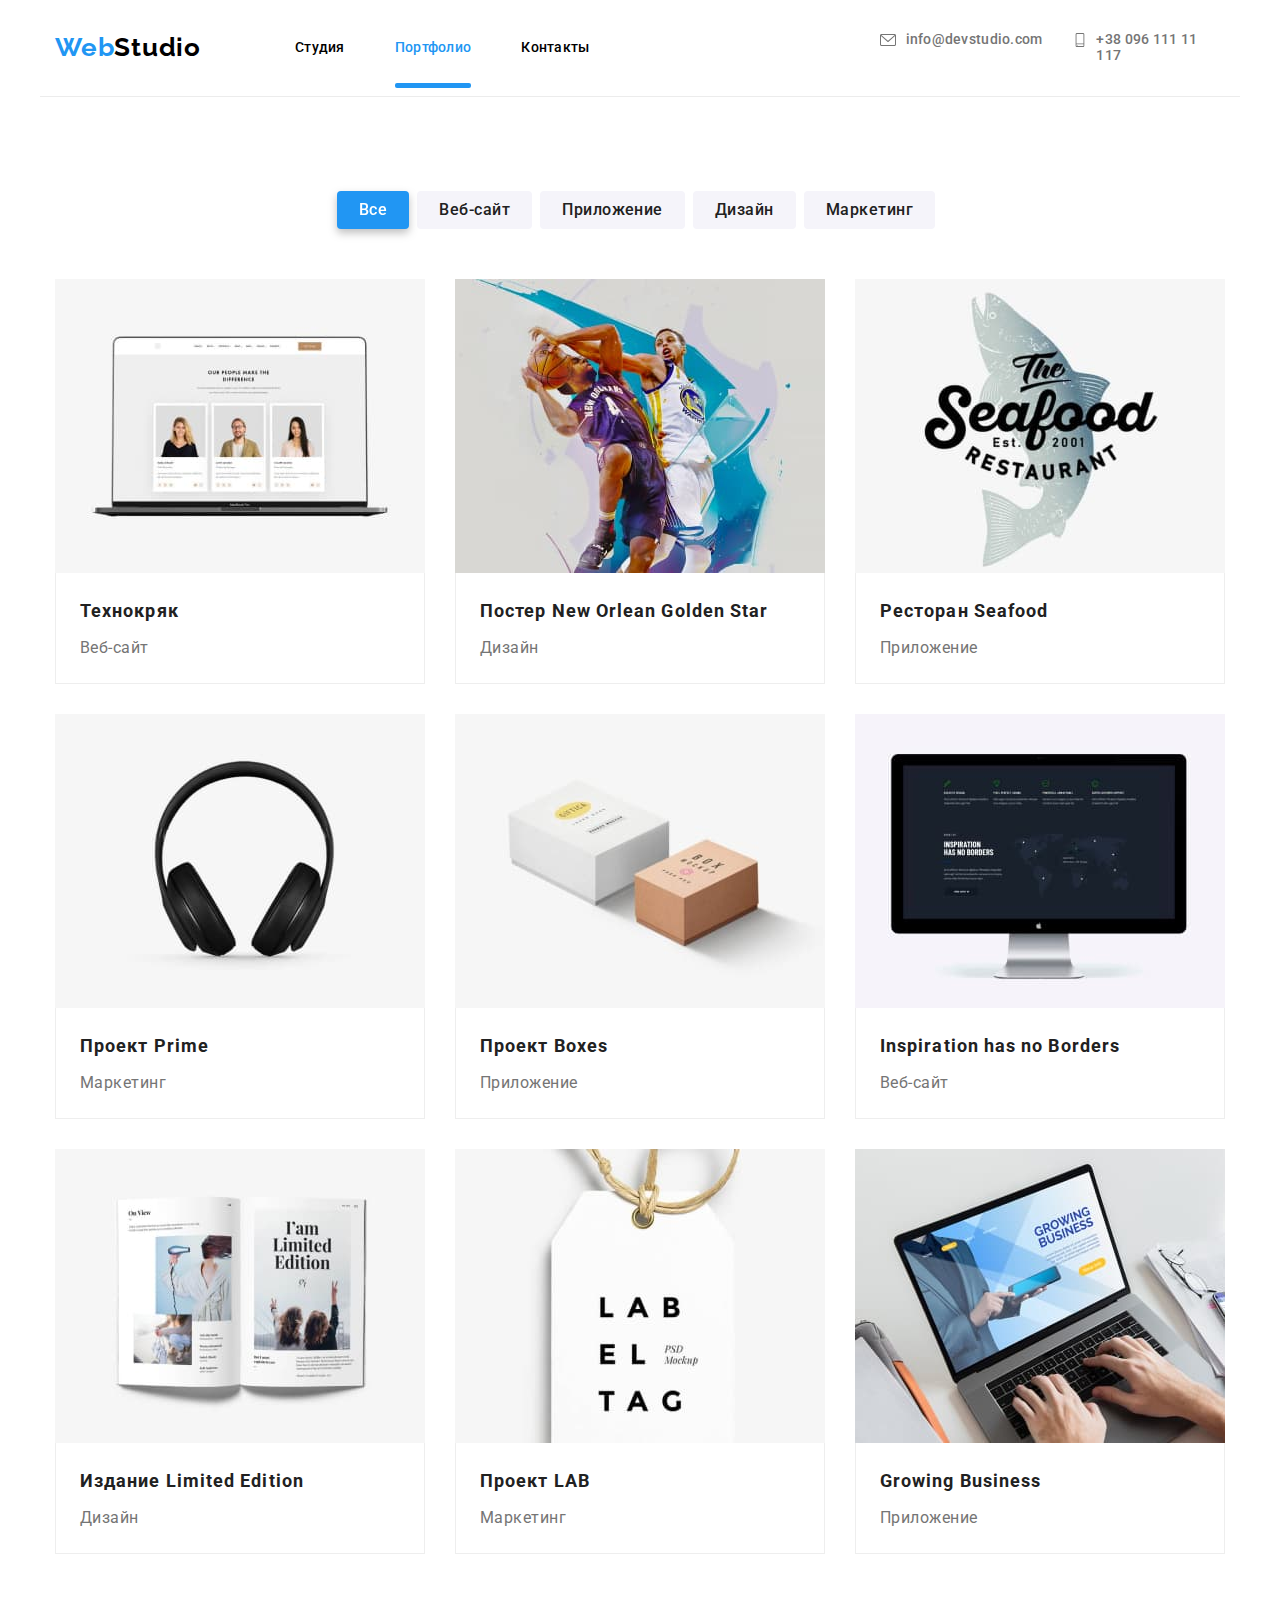
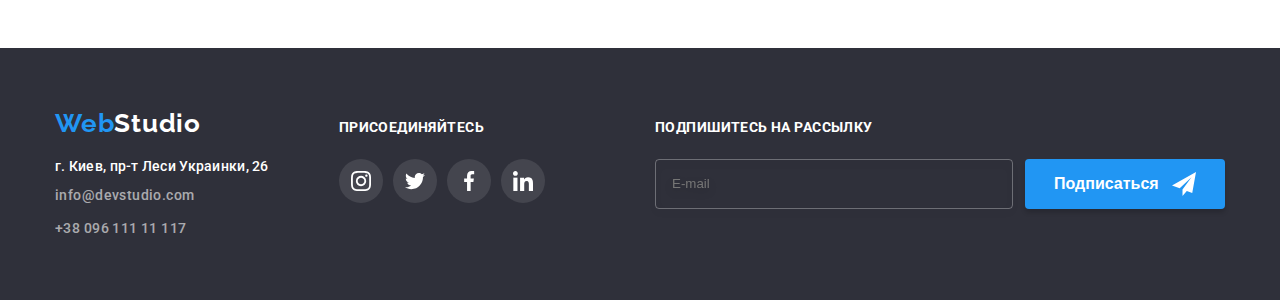
==== portfolio.html @ 2ecf6f29 "Start" ====
<!DOCTYPE html>
<html lang="ru">
  <head>
    <meta charset="UTF-8" />
    <meta name="viewport" content="width=device-width, initiale=1.0" />
    <title>Document</title>
    <link rel="stylesheet" href="./css/styles.css" />
    <link rel="preconnect" href="https://fonts.googleapis.com" />
    <link rel="preconnect" href="https://fonts.gstatic.com" crossorigin />
    <link
      href="https://fonts.googleapis.com/css2?family=Roboto:ital,wght@0,400;0,500;0,700;0,900;1,400;1,500;1,700;1,900&display=swap"
      rel="stylesheet"
    />
    <link rel="preconnect" href="https://fonts.googleapis.com" />
    <link rel="preconnect" href="https://fonts.gstatic.com" crossorigin />
    <link
      href="https://fonts.googleapis.com/css2?family=Raleway:ital,wght@0,700;1,700&family=Roboto:ital,wght@0,400;0,500;0,700;0,900;1,400;1,500;1,700;1,900&display=swap"
      rel="stylesheet"
    />
  </head>

  <body>
    <header>
      <div class="container header-box">
        <a class="logoh" href="./index.html">
          <span class="logos">Web</span>Studio
        </a>
        <nav class="navi">
          <ul class="navis">
            <li class="lik">
              <a href="./index.html" class="link">Студия</a>
            </li>
            <li class="lik">
              <a href="./portfolio.html" class="active-page">Портфолио</a>
            </li>
            <li class="lik"><a href="#contacts" class="link">Контакты</a></li>
          </ul>
        </nav>
        <ul class="mylo">
          <li>
            <a href="mailto:info@devstudio.com" class="linki"
              ><svg class="envelope">
                <use href="./images/symbol-defs+.svg#icon-envelope"></use></svg
              >info@devstudio.com</a
            >
          </li>
          <li class="phone-box">
            <a href="tel:+380961111111" class="linki">
              <svg class="phone">
                <use href="./images/symbol-defs+.svg#icon-smartphone"></use>
              </svg>
              +38 096 111 11 117</a
            >
          </li>
        </ul>
      </div>
    </header>
    <!-- Переваги -->
    <main class="section">
      <div class="container">
        <ul class="button-box">
          <li><button type="button" class="presi presi-active">Все</button></li>
          <li><button type="button" class="presi">Веб-сайт</button></li>
          <li><button type="button" class="presi">Приложение</button></li>
          <li><button type="button" class="presi">Дизайн</button></li>
          <li><button type="button" class="presi">Маркетинг</button></li>
        </ul>
        <div>
          <ul class="card-set">
            <li class="item">
              <a class="text-decor" href="">
                <div>
                  <img
                    src="./images/technokriack.jpg"
                    alt="Технокряк"
                    width="370"
                  />
                  <div class="overlay">
                    <p>
                      Технокряк это современная площадка распространения
                      коронавируса. Компании используют эту платформу для
                      цифрового шпионажа и атак на защищённые сервера
                      конкурентов.
                    </p>
                  </div>
                </div>
                <div class="frame">
                  <h2 class="name-project">Технокряк</h2>
                  <p class="prof-project">Веб-сайт</p>
                </div>
              </a>
            </li>

            <li class="item">
              <a class="text-decor" href="">
                <div>
                  <img src="./images/sportstars.jpg" alt="poster New Orlean" />
                  <div class="overlay">
                    <p>
                      Технокряк это современная площадка распространения
                      коронавируса. Компании используют эту платформу для
                      цифрового шпионажа и атак на защищённые сервера
                      конкурентов.
                    </p>
                  </div>
                </div>
                <div class="frame">
                  <h2 class="name-project">Постер New Orlean Golden Star</h2>
                  <p class="prof-project">Дизайн</p>
                </div>
              </a>
            </li>
            <li class="item">
              <a class="text-decor" href=""
                ><div>
                  <img src="./images/seafood.jpg" alt="Seafood" />
                  <div class="overlay">
                    <p>
                      Технокряк это современная площадка распространения
                      коронавируса. Компании используют эту платформу для
                      цифрового шпионажа и атак на защищённые сервера
                      конкурентов.
                    </p>
                  </div>
                </div>
                <div class="frame">
                  <h2 class="name-project">Ресторан Seafood</h2>
                  <p class="prof-project">Приложение</p>
                </div>
                <div class="overlay">
                  <p>
                    Технокряк это современная площадка распространения
                    коронавируса. Компании используют эту платформу для
                    цифрового шпионажа и атак на защищённые сервера конкурентов.
                  </p>
                </div>
              </a>
            </li>
            <li class="item">
              <a class="text-decor" href=""
                ><div>
                  <img src="./images/headphone.jpg" alt="headphone" />
                  <div class="overlay">
                    <p>
                      Технокряк это современная площадка распространения
                      коронавируса. Компании используют эту платформу для
                      цифрового шпионажа и атак на защищённые сервера
                      конкурентов.
                    </p>
                  </div>
                </div>
                <div class="frame">
                  <h2 class="name-project">Проект Prime</h2>
                  <p class="prof-project">Маркетинг</p>
                </div>
              </a>
            </li>
            <li class="item">
              <a class="text-decor" href=""
                ><div>
                  <img src="./images/boxes.jpg" alt="boxes" />
                  <div class="overlay">
                    <p>
                      Технокряк это современная площадка распространения
                      коронавируса. Компании используют эту платформу для
                      цифрового шпионажа и атак на защищённые сервера
                      конкурентов.
                    </p>
                  </div>
                </div>
                <div class="frame">
                  <h2 class="name-project">Проект Boxes</h2>
                  <p class="prof-project">Приложение</p>
                </div>
              </a>
            </li>
            <li class="item">
              <a class="text-decor" href=""
                ><div>
                  <img src="./images/monitor.jpg" alt="monitor" />
                  <div class="overlay">
                    <p>
                      Технокряк это современная площадка распространения
                      коронавируса. Компании используют эту платформу для
                      цифрового шпионажа и атак на защищённые сервера
                      конкурентов.
                    </p>
                  </div>
                </div>
                <div class="frame">
                  <h2 class="name-project">Inspiration has no Borders</h2>
                  <p class="prof-project">Веб-сайт</p>
                </div>
              </a>
            </li>
            <li class="item">
              <a class="text-decor" href=""
                ><div>
                  <img src="./images/megazine.jpg" alt="megazine" />
                  <div class="overlay">
                    <p>
                      Технокряк это современная площадка распространения
                      коронавируса. Компании используют эту платформу для
                      цифрового шпионажа и атак на защищённые сервера
                      конкурентов.
                    </p>
                  </div>
                </div>
                <div class="frame">
                  <h2 class="name-project">Издание Limited Edition</h2>
                  <p class="prof-project">Дизайн</p>
                </div>
              </a>
            </li>
            <li class="item">
              <a class="text-decor" href=""
                ><div>
                  <img src="./images/lab.jpg" alt="lab" />
                  <div class="overlay">
                    <p>
                      Технокряк это современная площадка распространения
                      коронавируса. Компании используют эту платформу для
                      цифрового шпионажа и атак на защищённые сервера
                      конкурентов.
                    </p>
                  </div>
                </div>
                <div class="frame">
                  <h2 class="name-project">Проект LAB</h2>
                  <p class="prof-project">Маркетинг</p>
                </div>
              </a>
            </li>

            <li class="item">
              <a class="text-decor" href=""
                ><div>
                  <img src="./images/laptop.jpg" alt="laptop" />
                  <div class="overlay">
                    <p>
                      Технокряк это современная площадка распространения
                      коронавируса. Компании используют эту платформу для
                      цифрового шпионажа и атак на защищённые сервера
                      конкурентов.
                    </p>
                  </div>
                </div>
                <div class="frame">
                  <h2 class="name-project">Growing Business</h2>
                  <p class="prof-project">Приложение</p>
                </div>
              </a>
            </li>
          </ul>
        </div>
      </div>
    </main>
    <!-- Підвал -->
    <footer class="color-foot">
      <div class="container box-foot">
        <div class="footer-content">
          <a class="logof" href="./index.html">
            <span class="logos">Web</span>Studio
          </a>

          <ul class="address-foot" id="contacts">
            <li>
              <a
                class="colori link"
                href="https://goo.gl/maps/RnuvEtVCAa1U8o1WA"
                target="_blank"
              >
                г. Киев, пр-т Леси Украинки, 26</a
              >
            </li>
            <li>
              <a href="mailto:info@devstudio.com" class="contact link"
                >info@devstudio.com</a
              >
            </li>
            <li>
              <a href="tel:+380961111111" class="contact link"
                >+38 096 111 11 117</a
              >
            </li>
          </ul>
        </div>
        <div class="media">
          <strong class="join">присоединяйтесь</strong>
          <ul class="media-link">
            <li>
              <div class="circles">
                <a class="circle" href="">
                  <svg class="insta">
                    <use href="./images/symbol-defs+.svg#icon-instagram"></use>
                  </svg>
                </a>
              </div>
            </li>
            <li>
              <div class="circles">
                <a class="circle" href="">
                  <svg class="twiter">
                    <use href="./images/symbol-defs+.svg#icon-twitter"></use>
                  </svg>
                </a>
              </div>
            </li>
            <li>
              <div class="circles">
                <a class="circle" href="">
                  <svg class="facebook">
                    <use href="./images/symbol-defs+.svg#icon-facebook"></use>
                  </svg>
                </a>
              </div>
            </li>
            <li>
              <div class="circles">
                <a class="circle" href="">
                  <svg class="linkedin">
                    <use href="./images/symbol-defs+.svg#icon-linkedin"></use>
                  </svg>
                </a>
              </div>
            </li>
          </ul>
        </div>
        <form class="form-fild-footer">
          <label class="input-name-footer" for="email"
            >Подпишитесь на рассылку</label
          >
          <div class="group">
            <input
              class="input-frame-footer"
              type="email"
              name="email"
              id="email"
              placeholder="E-mail"
            />
            <button type="submit" class="pres-footer pres">
              Подписаться
              <img
                class="icon-send"
                src="./images/SVG/icon_send.svg"
                alt="send"
              />
            </button>
          </div>
        </form>
      </div>
    </footer>
  </body>
</html>
---- css/styles.css ----
/* колір основного тексту     #000000;
   колір другорядного тексту  #212121;
   колір акцент голубий       #2196F3;

   колір фону основний        #FFFFFF;
   колір фону другорядний     #F5F4FA;
    */
:root {
  --primary-text-color: rgba(0, 0, 0, 0.8);
  --title-text-color: #000000;
  --no-title-text-color: #212121;
  --accent-color: #2196f3;
  --primary-white-color: #ffffff;
  --fone-color: #e5e5e5;
  --fone-color-cotrast: #757575;
  --no-primary-color: #f5f4fa;
  --contact-color: rgba(255, 255, 255, 0.6);
  --card-set-margin: 30px;
  --grey-boarder: #afb1b8;
}
body {
  margin: 0px;
  background-color: var(--primary-white-color);
  font-family: Roboto, sans-serif;
  color: var(--title-text-color);
  font-style: normal;
  font-weight: 500;
  line-height: 1.5;
}
.navis .link {
  display: block;
  padding-top: 32px;
  padding-bottom: 32px;
  color: var(--title-text-color);
  text-decoration: none;
  transition-duration: 250ms;
}

.lik {
  margin-right: 50px;
}
.lik:last-child {
  margin-right: 0;
}
.link {
  display: block;
  color: var(--title-text-color);
  text-decoration: none;
  transition-duration: 250ms;
}

.active-page {
  display: block;
  color: var(--accent-color);
  text-decoration: none;
  position: relative;
  transition-duration: 250ms;
  padding-top: 32px;
  padding-bottom: 32px;
}

.active-page:after {
  content: "";
  color: var(--accent-color);
  text-decoration: none;
  display: block;
  background-color: var(--accent-color);
  width: 100%;
  height: 5px;
  border-radius: 2px;
  position: absolute;
  left: 0;
  bottom: 0;
  padding-bottom: 0;
}

* {
  list-style: none;
  box-sizing: border-box;
}
h1,
h2,
h3,
h4,
h5,
h6,
ul,
p {
  margin: 0;
  padding: 0;
}
.navi,
.navis,
.mylo,
.logoh,
.link,
.linki,
.box-advantage,
.box-team,
.button-box {
  margin: 0;
  list-style: none;
  display: flex;
}
.container {
  margin: auto;
  max-width: 1200px;
  padding-left: 15px;
  padding-right: 15px;
}
.section {
  padding-top: 94px;
  padding-bottom: 94px;
}

.header-box {
  display: flex;
  justify-content: center;
  border-bottom: 1px solid #ececec;
  width: 100%;
  margin-right: auto;
  margin-left: auto;
}
.phone {
  width: 14px;
  height: 16px;
  fill: currentColor;
  text-align: center;
  margin-right: 10px;
}
.phone-box {
  display: flex;
  margin-left: 30px;
}

.phone:hover,
.phone:focus {
  fill: currentColor;
  transition-duration: 250ms;
  transition-timing-function: cubic-bezier(0.4, 0, 0.2, 1);
}
.linki {
  color: var(--fone-color-cotrast);
  text-decoration: none;
  padding-top: 32px;
  padding-bottom: 32px;
}
.linki:hover,
.linki:focus {
  color: var(--accent-color);
  transition-duration: 250ms;
  transition-timing-function: cubic-bezier(0.4, 0, 0.2, 1);
}
.envelope {
  width: 16px;
  height: 16px;
  fill: currentColor;
  text-align: center;
  margin-right: 10px;
}

.envelope:hover,
.envelope:focus {
  fill: currentColor;
  transition-duration: 250ms;
  transition-timing-function: cubic-bezier(0.4, 0, 0.2, 1);
}

.navis {
  font-size: 14px;
  line-height: 1.14;
  letter-spacing: 0.02em;
}

.navi {
  margin-top: auto;
  margin-bottom: auto;
  margin-right: 290px;
  margin-left: 94px;
}

.box-hero,
.hero,
.pres {
  list-style: none;
}
.box-hero {
  width: 100%;
  max-width: 1600px;
  background-color: rgba(47, 48, 58, 0.4);
  margin-left: auto;
  margin-right: auto;
  padding-top: 200px;
  padding-bottom: 200px;
  background-image: linear-gradient(
      rgba(47, 48, 58, 0.4),
      rgba(47, 48, 58, 0.4)
    ),
    url(../images/Hero.jpg);
  filter: drop-shadow(0px 4px 4px rgba(0, 0, 0, 0.25));
}
.box-hero .container {
  width: 696px;
}

.pres {
  display: block;
  position: relative;
  background: var(--accent-color);
  box-shadow: 0px 4px 4px rgba(0, 0, 0, 0.15);
  border-radius: 4px;
  color: var(--primary-white-color);
  border: none;
  cursor: pointer;
  font-size: 16px;
  font-weight: 700;
  padding: 10px;
  min-width: 200px;
  min-height: 50px;
  margin-left: auto;
  margin-right: auto;
}
.mylo {
  font-size: 14px;
  line-height: 1.14;
  letter-spacing: 0.02em;
  font-style: normal;
  transition-duration: 250ms;
}
.logoh {
  color: var(--title-text-color);
  font-family: Raleway, sans-serif;
  font-weight: bold;
  font-size: 26px;
  line-height: 31px;
  letter-spacing: 0.03em;
  text-decoration: none;
  padding-top: 24px;
  padding-bottom: 24px;
  margin-top: auto;
  margin-bottom: auto;
  transition-duration: 250ms;
}
.logoh:hover,
.logoh:focus {
  text-shadow: 0px 4px 4px rgba(0, 0, 0, 0.25);
  transition-timing-function: cubic-bezier(0.4, 0, 0.2, 1);
}
.logos {
  color: var(--accent-color);
}

.mylo:hover,
.mylo:focus,
.link:hover,
.link:focus {
  color: var(--accent-color);
  transition-timing-function: cubic-bezier(0.4, 0, 0.2, 1);
}

.hero {
  font-weight: 900;
  font-size: 44px;
  line-height: 1.36;
  text-align: center;
  letter-spacing: 0.06em;
  text-transform: uppercase;
  color: var(--primary-white-color);
  margin-bottom: 30px;
  margin-top: 0px;
}

.pres:hover,
.presi:focus {
  transition-duration: 250ms;
  background-color: rgba(24, 140, 232, 1);
  transition-timing-function: cubic-bezier(0.4, 0, 0.2, 1);
}

.presi {
  font-family: inherit;
  background: var(--no-primary-color);
  border-radius: 4px;
  font-size: 16px;
  line-height: 1.63;
  font-weight: 500;
  text-align: center;
  letter-spacing: 0.03em;
  color: var(--no-title-text-color);
  border: none;
  cursor: pointer;
  padding: 6px 22px;
  margin-right: 8px;
  transition-duration: 250ms;
}

.presi:hover,
.presi:focus {
  background-color: var(--accent-color);
  color: var(--primary-white-color);
  box-shadow: 0px 4px 4px rgba(0, 0, 0, 0.15);
  transition-duration: 250ms;
  transition-timing-function: cubic-bezier(0.4, 0, 0.2, 1);
}

/* Main */
.box-advantage {
  justify-content: space-between;
}
.visually-hidden {
  position: absolute;
  width: 1px;
  height: 1px;
  margin: -1px;
  border: 0;
  padding: 0;
  white-space: nowrap;
  clip-path: inset(100%);
  clip: rect(0 0 0 0);
  overflow: hidden;
}

.advant {
  width: 270px;
  height: 251px;
  margin-right: 30px;
}

.advant:last-child {
  margin-right: 0;
}

.advant-backgraund {
  width: 270px;
  height: 120px;
  background: #f5f4fa;
  border-radius: 4px;
  justify-content: center;
  align-items: center;
  display: flex;
}
/* box-advantage */
.advantage {
  text-transform: uppercase;
  font-weight: bold;
  font-size: 14px;
  line-height: 1.14;
  letter-spacing: 0.03em;
  color: var(--title-text-color);
  margin-top: 30px;
}
.advantages {
  font-size: 14px;
  line-height: 1.71;
  letter-spacing: 0.03em;
  color: var(--fone-color-cotrast);
  margin-top: 10px;
}
.box-activis {
  display: flex;
  max-width: 1170px;
  padding-left: 0px;
}
.activity {
  margin-top: 94px;
}

.activis {
  font-weight: bold;
  margin-top: 0px;
  margin-bottom: 50px;
  font-size: 36px;
  line-height: 1.17;
  text-align: center;
  letter-spacing: 0.03em;
  color: var(--title-text-color);
  margin-right: auto;
  margin-left: auto;
}
.box-active {
  position: relative;
  margin-right: 30px;
}
.box-active:last-child {
  margin-right: 0;
}
.section:nth-child(3) {
  padding-top: 0;
}
.active {
  position: absolute;
  bottom: 0;
  display: flex;
  justify-content: center;
  align-items: center;
  width: 370px;
  height: 70px;
  background: rgba(47, 48, 58, 0.8);
}
.active-text {
  text-transform: uppercase;
  font-weight: bold;
  font-size: 14px;
  line-height: 1.13px;
  text-align: center;
  letter-spacing: 0.03em;
  text-transform: uppercase;
  color: #ffffff;
}
/* ==========PARTNERS=================== */
.partners {
  display: flex;
}
.box {
  width: 170px;
  height: 92px;
  border: 1px solid var(--grey-boarder);
  border-radius: 4px;
  background-color: var(--primary-white-color);
  cursor: pointer;
  justify-content: center;
  align-items: center;
  display: flex;
  color: var(--grey-boarder);
  transition-duration: 250ms;
}

.box:hover,
.box:focus {
  border-color: 1px solid var(--accent-color);
  color: var(--accent-color);
  transition-timing-function: cubic-bezier(0.4, 0, 0.2, 1);
}
.partners li {
  margin-right: 30px;
}

.partners li:last-child {
  margin-right: 0;
}
.partner {
  fill: currentColor;
  justify-content: center;
  align-items: center;
  display: flex;
  transition-duration: 250ms;
}
.partner:hover,
.partner:focus {
  fill: currentColor;
  transition-timing-function: cubic-bezier(0.4, 0, 0.2, 1);
}

/* ==========PARTNERS=================== */
.color-adventage {
  background-color: var(--fone-color);
}
.color-ectiv {
  background-color: var(--primary-white-color);
  padding-left: 15px;
  padding-right: 15px;
  margin-left: auto;
  margin-right: auto;
}
.color-team {
  background-color: var(--no-primary-color);
  margin-left: auto;
  margin-right: auto;
  margin-bottom: 0px;
}
.box-team {
  margin-left: auto;
  margin-right: auto;
  max-width: 1170px;
}
.man {
  width: 270px;
  height: 428px;
  margin-right: 30px;
  background-color: var(--primary-white-color);
  text-align: center;
  filter: drop-shadow(0px 4px 4px rgba(0, 0, 0, 0.25));
  border-radius: 0px 0px 4px 4px;
}
.man:last-child {
  margin-right: 0;
}
.description-man {
  padding: 30px 32px;
}
.name {
  font-family: Roboto;
  font-size: 16px;
  line-height: 1.19;
  letter-spacing: 0.03em;
  color: var(--title-text-color);
  margin-bottom: 10px;
}
.prof {
  font-size: 16px;
  line-height: 1.19;
  letter-spacing: 0.03em;
  color: var(--fone-color-cotrast);

  margin-bottom: 20px;
}
.colori {
  color: var(--primary-white-color);
}
.color-foot {
  background-color: #2f303a;
  margin-left: auto;
  margin-right: auto;
  padding: 60px 0px;
}
.box-foot {
  display: flex;
  align-items: baseline;
}

.address-foot {
  font-size: 14px;
  line-height: 1.14;
  letter-spacing: 0.02em;
  font-style: normal;
  margin-top: 20px;
}
.logof {
  font-family: Raleway;
  font-weight: bold;
  font-size: 26px;
  line-height: 1.19;
  letter-spacing: 0.03em;
  color: var(--primary-white-color);
  text-decoration: none;
}
footer-content {
  padding-top: 60px;
  margin-left: 185px;
}
.media {
  display: inline;
  margin-left: 70px;
}

.media-link {
  width: 206px;
  height: 44px;
  display: flex;
  justify-content: space-between;
  padding-left: 0px;
  margin-top: 20px;
}
.space {
  padding: 0;
  margin: 0;
  margin-left: 215px;
  padding-top: 60px;
}
.contact {
  margin-top: 9px;
  font-size: 14px;
  line-height: 1.71;
  letter-spacing: 0.03em;
  color: var(--contact-color);
}
.board-portfilio {
  max-width: 1170px;
  padding-left: 15px;
  padding-right: 15px;
}
.button-box {
  list-style: none;
  justify-content: center;
  margin-left: auto;
  margin-right: auto;
  margin-bottom: 50px;
}
.presi-active {
  color: var(--primary-white-color);
  background-color: var(--accent-color);
  filter: drop-shadow(0px 4px 4px rgba(0, 0, 0, 0.25));
}
.card-set {
  display: flex;
  flex-wrap: wrap;
  margin: 0px;
  padding: 0px;
  margin-top: calc(-1 * var(--card-set-margin));
  margin-left: calc(-1 * var(--card-set-margin));
}

img {
  display: block;
  width: 100%;
  height: auto;
  margin-bottom: 0px;
}

.card-set > .item {
  flex-basis: calc(100% / 3 - var(--card-set-margin));
  margin-left: var(--card-set-margin);
  margin-top: var(--card-set-margin);
  transition-duration: 250ms;
}

.name-project {
  font-family: Roboto;
  font-weight: bold;
  font-size: 18px;
  line-height: 2;
  letter-spacing: 0.06em;
  color: var(--no-title-text-color);
}

.prof-project {
  font-family: Roboto;
  font-weight: normal;
  font-size: 16px;
  line-height: 1.87;
  letter-spacing: 0.03em;
  color: var(--fone-color-cotrast);
  margin-top: 4px;
}

.footer-flex {
  display: flex;
}
.circle {
  width: 44px;
  height: 44px;
  border: 1px solid #afb1b8;
  box-sizing: border-box;
  border-radius: 50%;
  background: rgba(255, 255, 255, 0.1);
  border: none;
  cursor: pointer;
  justify-content: center;
  align-items: center;
  display: flex;
}
.circles {
  fill: var(--grey-boarder);
  justify-content: center;
  align-items: center;
  display: flex;
}
.circle-man {
  width: 44px;
  height: 44px;
  box-sizing: border-box;
  border-radius: 50%;
  border: none;
  cursor: pointer;
  justify-content: center;
  align-items: center;
  display: flex;
  color: var(--grey-boarder);
}
.social-man {
  width: 20px;
  height: 20px;
  fill: currentColor;
  justify-content: center;
  align-items: center;
  display: flex;
}
.item:focus .overlay,
.item:hover .overlay,
.item:active .overlay {
  transform: translatey(0);
  transition-timing-function: cubic-bezier(0.4, 0, 0.2, 1);
}
.item:hover,
.item:focus,
.item:active {
  box-shadow: 0px 4px 4px rgba(0, 0, 0, 0.25);
  transition-timing-function: cubic-bezier(0.4, 0, 0.2, 1);
}
.circle:hover,
.circle:focus,
.circle:active {
  transition-duration: 250ms;
  background-color: var(--accent-color);
  transition-timing-function: cubic-bezier(0.4, 0, 0.2, 1);
}
.circle-man:hover,
.circle-man:focus {
  transition-duration: 250ms;
  color: var(--primary-white-color);
  background-color: var(--accent-color);
  transition-timing-function: cubic-bezier(0.4, 0, 0.2, 1);
}

.media-link-man {
  width: 206px;
  height: 44px;
  display: flex;
  justify-content: space-between;
  padding-left: 0px;
  margin-top: 20px;
  margin-left: auto;
  margin-right: auto;
}
.insta {
  width: 20px;
  height: 20px;
  fill: var(--primary-white-color);
  justify-content: center;
  align-items: center;
  display: flex;
}
.twiter {
  width: 20px;
  height: 20px;
  fill: var(--primary-white-color);
  justify-content: center;
  align-items: center;
  display: flex;
}
.facebook {
  width: 20px;
  height: 20px;
  fill: var(--primary-white-color);
  justify-content: center;
  align-items: center;
  display: flex;
}
.linkedin {
  width: 20px;
  height: 20px;
  fill: var(--primary-white-color);
  justify-content: center;
  align-items: center;
  display: flex;
}
.frame {
  border-bottom: 1px solid #eeeeee;
  border-right: 1px solid #eeeeee;
  border-left: 1px solid #eeeeee;
  padding: 20px 24px;
}
.item {
  cursor: pointer;
  position: relative;
  overflow: hidden;
  transition-duration: 250ms;
}
.text-decor {
  display: block;
  text-decoration: none;
}
.overlay {
  position: absolute;
  top: 0;
  left: 0;
  width: 100%;
  height: 294px;
  transform: translatey(-101%);
  transition: transform 250ms ease;
  background: rgba(33, 150, 243, 0.9);
}
.overlay > p {
  font-weight: normal;
  font-size: 18px;
  line-height: 1.56;
  letter-spacing: 0.03em;
  color: #ffffff;
  padding: 63px 24px;
}

.is-hidden .modal {
  transform: translate(-50%, -50%);
  opacity: 0;
  transition-duration: 250ms;
}

.modal {
  position: absolute;
  top: 50%;
  left: 50%;
  transform: translate(-50%, -50%);
  opacity: 1;
  width: 528px;
  padding: 40px;
  background-color: var(--primary-white-color);
  transition-duration: 250ms;
}

.backdrop {
  position: fixed;
  height: 100%;
  width: 100%;
  top: 0;
  left: 0;
  background: rgba(0, 0, 0, 0.2);
}
.backdrop.is-hidden {
  opacity: 0;
  visibility: hidden;
  opacity: inherit;
  pointer-events: none;
}
.modal-button {
  appearance: none;
  position: absolute;
  cursor: pointer;
  top: 12px;
  right: 9px;
  border: 1px solid rgba(0, 0, 0, 0.1);
  box-sizing: border-box;
}
.button-new {
  position: fixed;
  height: 32px;
  width: 32px;
  border-radius: 50%;
  background-image: url(../images/SVG/close_none_active.svg);
}
.button-new:focus,
.button-new:hover,
.button-new:active {
  transition-duration: 250ms;
  transition-timing-function: cubic-bezier(0.4, 0, 0.2, 1);
  border-color: #2196f3;
  outline: none;
  background-image: url(../images/SVG/close_active.svg);
}

.modal-head {
  font-weight: bold;
  font-size: 20px;
  letter-spacing: 0.03em;
  color: #212121;
  margin-bottom: 12px;
}
.form-fild {
  position: relative;
  margin-bottom: 10px;
  text-align: left;
}
.form-fild:nth-last-child(4) {
  position: relative;
  margin-bottom: 20px;
}
.input-frame {
  padding: 0%;
  display: block;
  width: 448px;
  height: 40px;
  border: 1px solid rgba(33, 33, 33, 0.2);
  box-sizing: border-box;
  border-radius: 4px;
  padding-left: 40px;
  cursor: pointer;
}

.input-frame:focus + .vector-person {
  transition-duration: 250ms;
  transition-timing-function: cubic-bezier(0.075, 0.82, 0.165, 1);
  background-image: url(../images/SVG/person_blue.svg);
}
.input-frame:focus {
  outline: none;
  border: 1px solid var(--accent-color);
  transition-duration: 250ms;
  transition-timing-function: cubic-bezier(0.075, 0.82, 0.165, 1);
}
.input-frame:focus + .vector-phone {
  transition-duration: 250ms;
  transition-timing-function: cubic-bezier(0.075, 0.82, 0.165, 1);
  background-image: url(../images/SVG/phone_blue.svg);
}
.input-frame:focus + .vector-email {
  transition-duration: 250ms;
  transition-timing-function: cubic-bezier(0.075, 0.82, 0.165, 1);
  background-image: url(../images/SVG/email_blue.svg);
}
.input-comment:focus {
  transition-duration: 250ms;
  transition-timing-function: cubic-bezier(0.075, 0.82, 0.165, 1);
  outline: none;
  border: 1px solid var(--accent-color);
}
.vector-person {
  position: absolute;
  left: 12px;
  bottom: 10px;
  width: 18px;
  height: 18px;
  background-image: url(../images/SVG/person_black.svg);
}

.vector-phone {
  position: absolute;
  left: 12px;
  bottom: 10px;
  width: 18px;
  height: 18px;
  background-image: url(../images/SVG/phone_black.svg);
}
.vector-email {
  position: absolute;
  left: 12px;
  bottom: 10px;
  width: 18px;
  height: 18px;
  background-image: url(../images/SVG/email_black.svg);
}

.input-name {
  display: block;
  font-weight: 400;
  font-size: 12px;
  letter-spacing: 0.01em;
  color: #757575;
  margin-bottom: 4px;
}
.check__input {
  appearance: none;
  position: absolute;
}
.check___box {
  position: absolute;
  text-align: right;
  width: 16px;
  height: 15px;
  border: var(--no-title-text-color) solid 2px;
  border-radius: 3px;
}

.place-button {
  display: block;
  margin: 0 auto;
  margin-top: 74px;
}
.place-button:focus {
  outline: none;
  background-color: rgba(24, 140, 232, 1);
}
.check__input:focus + .check___box {
  border: var(--accent-color) solid 3px;
  border-radius: 2px;
}

.check__input:checked + .check___box {
  border: none;
  position: absolute;
  width: 16px;
  height: 15px;
  background-image: url(../images/SVG/vector_icon_check.svg);
}
.input-comment {
  padding: 0;
  display: block;
  height: 120px;
  width: 448px;
  border: 1px solid rgba(33, 33, 33, 0.2);
  box-sizing: border-box;
  border-radius: 4px;
  padding: 12px 16px;
  cursor: pointer;
}
.ok {
  position: absolute;
  height: 15px;
  padding-left: 24px;
  font-weight: 400;
  font-size: 14px;
  letter-spacing: 0.03em;
  color: #757575;
  cursor: pointer;
}
.ok-span:focus,
.ok-span:active {
  color: var(--accent-color);
  letter-spacing: 0.03em;
  text-shadow: 0px 4px 4px rgba(0, 0, 0, 0.25);
}
.check {
  display: block;
  left: 15px;
  position: relative;
  transition-duration: 250ms;
  transition-timing-function: cubic-bezier(0.4, 0, 0.2, 1);
}
.ok-span {
  outline: none;
  font-weight: 400;
  font-size: 14px;
  letter-spacing: 0.03em;
  text-decoration-line: underline;
  color: var(--accent-color);
}

.form-fild-footer {
  max-width: 570px;
  margin-left: auto;
}
.join {
  font-family: Roboto;
  font-weight: 700;
  font-size: 14px;
  line-height: 1.14;
  letter-spacing: 0.03em;
  text-transform: uppercase;
  color: var(--primary-white-color);
  text-transform: uppercase;
}
.input-name-footer {
  font-weight: 700;
  font-size: 14px;
  line-height: 1.14;
  letter-spacing: 0.03em;
  text-transform: uppercase;
  color: #ffffff;
}

.input-frame-footer {
  width: 358px;
  height: 50px;
  border: 1px solid rgba(255, 255, 255, 0.3);
  box-sizing: border-box;
  filter: drop-shadow(0px 4px 4px rgba(0, 0, 0, 0.15));
  border-radius: 4px;
  background-color: transparent;
  padding: 15px 16px;
  color: #ffffff;
}
.icon-send {
  width: 24px;
  height: 24px;
  bottom: 13px;
  right: 28px;
  margin-right: 0;
}
.pres-footer {
  display: flex;
  justify-content: space-between;
  align-items: center;
  background: var(--accent-color);
  box-shadow: 0px 4px 4px rgba(0, 0, 0, 0.15);
  border-radius: 4px;
  color: var(--primary-white-color);
  border: none;
  cursor: pointer;
  font-size: 16px;
  font-weight: 700;
  min-width: 200px;
  height: 50px;
  padding: 10px 29px;
  margin-left: 12px;
}
.group {
  display: flex;
  align-items: center;
  height: 50px;
  margin-top: 20px;
}
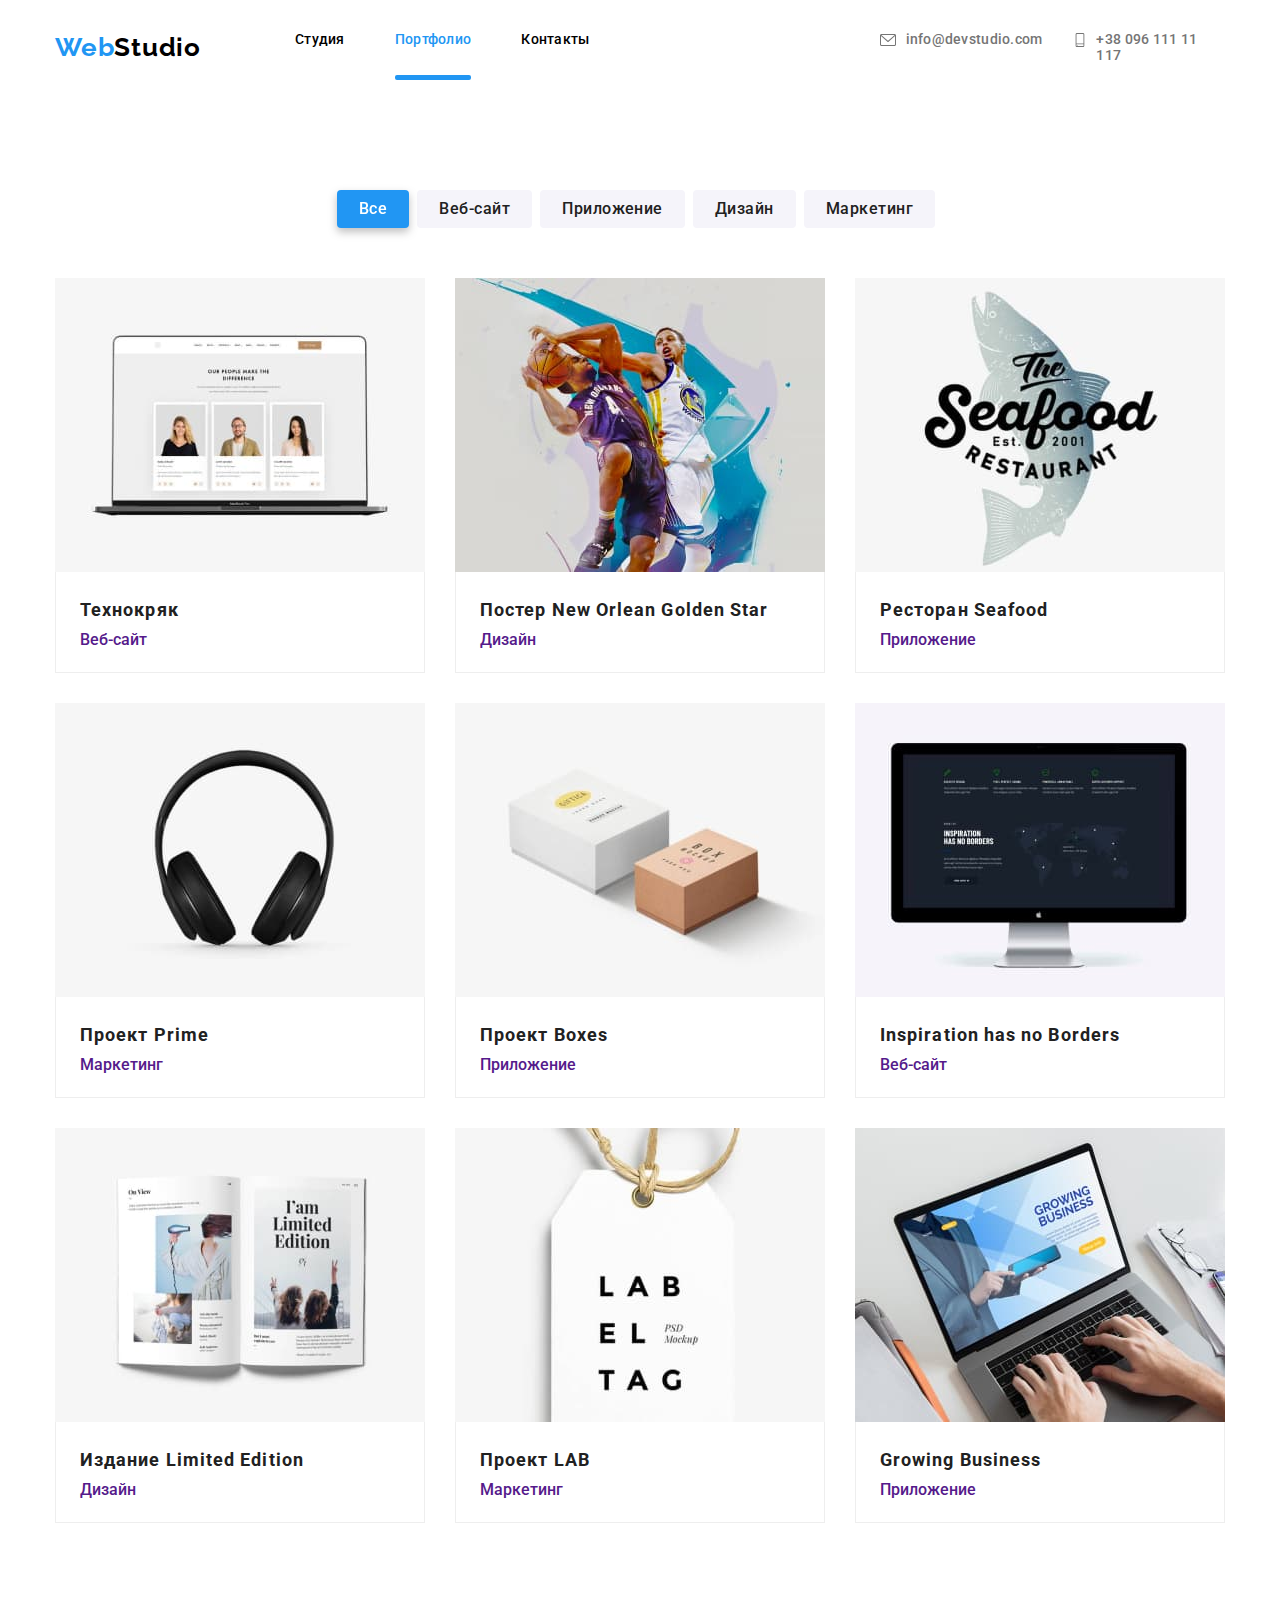
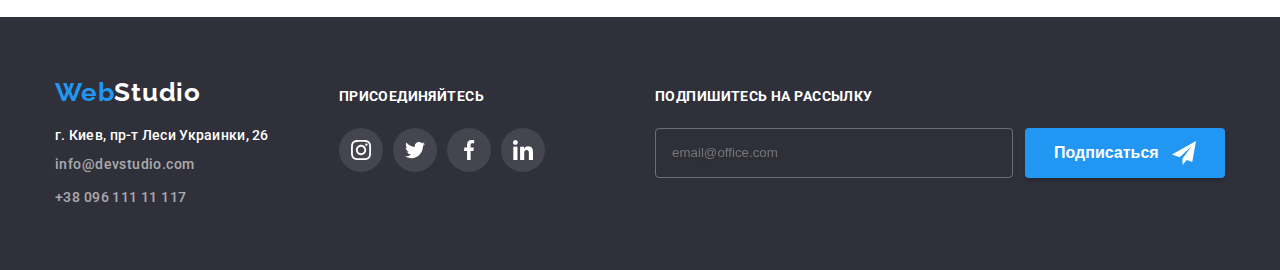
==== commit 0c38ac85: "+" ====
--- a/portfolio.html
+++ b/portfolio.html
@@ -21,32 +21,36 @@
 
   <body>
     <header>
-      <div class="container header-box">
-        <a class="logoh" href="./index.html">
-          <span class="logos">Web</span>Studio
+      <div class="container header">
+        <a class="header__logo" href="./index.html">
+          <span class="header__logosp">Web</span>Studio
         </a>
-        <nav class="navi">
-          <ul class="navis">
-            <li class="lik">
-              <a href="./index.html" class="link">Студия</a>
-            </li>
-            <li class="lik">
-              <a href="./portfolio.html" class="active-page">Портфолио</a>
-            </li>
-            <li class="lik"><a href="#contacts" class="link">Контакты</a></li>
+        <nav>
+          <ul class="navigation">
+            <li class="navigation__distance">
+              <a href="./index.html" class="navigation__link">Студия</a>
+            </li>
+            <li class="navigation__distance">
+              <a href="./portfolio.html" class="navigation__link--active"
+                >Портфолио</a
+              >
+            </li>
+            <li class="navigation__distance">
+              <a href="#contacts" class="navigation__link">Контакты</a>
+            </li>
           </ul>
         </nav>
-        <ul class="mylo">
+        <ul class="contacts">
           <li>
-            <a href="mailto:info@devstudio.com" class="linki"
-              ><svg class="envelope">
+            <a href="mailto:info@devstudio.com" class="contacts__link"
+              ><svg class="contacts__envelope">
                 <use href="./images/symbol-defs+.svg#icon-envelope"></use></svg
               >info@devstudio.com</a
             >
           </li>
-          <li class="phone-box">
-            <a href="tel:+380961111111" class="linki">
-              <svg class="phone">
+          <li>
+            <a href="tel:+380961111111" class="contacts__link">
+              <svg class="contacts__phone">
                 <use href="./images/symbol-defs+.svg#icon-smartphone"></use>
               </svg>
               +38 096 111 11 117</a
@@ -67,67 +71,69 @@
         </ul>
         <div>
           <ul class="card-set">
-            <li class="item">
-              <a class="text-decor" href="">
+            <li>
+              <a class="card-set__item" href="">
                 <div>
                   <img
                     src="./images/technokriack.jpg"
                     alt="Технокряк"
                     width="370"
                   />
-                  <div class="overlay">
-                    <p>
-                      Технокряк это современная площадка распространения
-                      коронавируса. Компании используют эту платформу для
-                      цифрового шпионажа и атак на защищённые сервера
-                      конкурентов.
-                    </p>
-                  </div>
-                </div>
-                <div class="frame">
-                  <h2 class="name-project">Технокряк</h2>
-                  <p class="prof-project">Веб-сайт</p>
+                  <div class="item__overlay">
+                    <p>
+                      Технокряк это современная площадка распространения
+                      коронавируса. Компании используют эту платформу для
+                      цифрового шпионажа и атак на защищённые сервера
+                      конкурентов.
+                    </p>
+                  </div>
+                </div>
+                <div class="item__frame">
+                  <h2 class="item__name-project">Технокряк</h2>
+                  <p class="item__prof-project">Веб-сайт</p>
                 </div>
               </a>
             </li>
 
-            <li class="item">
-              <a class="text-decor" href="">
+            <li>
+              <a class="card-set__item" href="">
                 <div>
                   <img src="./images/sportstars.jpg" alt="poster New Orlean" />
-                  <div class="overlay">
-                    <p>
-                      Технокряк это современная площадка распространения
-                      коронавируса. Компании используют эту платформу для
-                      цифрового шпионажа и атак на защищённые сервера
-                      конкурентов.
-                    </p>
-                  </div>
-                </div>
-                <div class="frame">
-                  <h2 class="name-project">Постер New Orlean Golden Star</h2>
-                  <p class="prof-project">Дизайн</p>
-                </div>
-              </a>
-            </li>
-            <li class="item">
-              <a class="text-decor" href=""
+                  <div class="item__overlay">
+                    <p>
+                      Технокряк это современная площадка распространения
+                      коронавируса. Компании используют эту платформу для
+                      цифрового шпионажа и атак на защищённые сервера
+                      конкурентов.
+                    </p>
+                  </div>
+                </div>
+                <div class="item__frame">
+                  <h2 class="item__name-project">
+                    Постер New Orlean Golden Star
+                  </h2>
+                  <p class="item__prof-project">Дизайн</p>
+                </div>
+              </a>
+            </li>
+            <li>
+              <a class="card-set__item" href=""
                 ><div>
                   <img src="./images/seafood.jpg" alt="Seafood" />
-                  <div class="overlay">
-                    <p>
-                      Технокряк это современная площадка распространения
-                      коронавируса. Компании используют эту платформу для
-                      цифрового шпионажа и атак на защищённые сервера
-                      конкурентов.
-                    </p>
-                  </div>
-                </div>
-                <div class="frame">
-                  <h2 class="name-project">Ресторан Seafood</h2>
-                  <p class="prof-project">Приложение</p>
-                </div>
-                <div class="overlay">
+                  <div class="item__overlay">
+                    <p>
+                      Технокряк это современная площадка распространения
+                      коронавируса. Компании используют эту платформу для
+                      цифрового шпионажа и атак на защищённые сервера
+                      конкурентов.
+                    </p>
+                  </div>
+                </div>
+                <div class="item__frame">
+                  <h2 class="item__name-project">Ресторан Seafood</h2>
+                  <p class="item__prof-project">Приложение</p>
+                </div>
+                <div class="item__overlay">
                   <p>
                     Технокряк это современная площадка распространения
                     коронавируса. Компании используют эту платформу для
@@ -136,118 +142,118 @@
                 </div>
               </a>
             </li>
-            <li class="item">
-              <a class="text-decor" href=""
+            <li>
+              <a class="card-set__item" href=""
                 ><div>
                   <img src="./images/headphone.jpg" alt="headphone" />
-                  <div class="overlay">
-                    <p>
-                      Технокряк это современная площадка распространения
-                      коронавируса. Компании используют эту платформу для
-                      цифрового шпионажа и атак на защищённые сервера
-                      конкурентов.
-                    </p>
-                  </div>
-                </div>
-                <div class="frame">
-                  <h2 class="name-project">Проект Prime</h2>
-                  <p class="prof-project">Маркетинг</p>
-                </div>
-              </a>
-            </li>
-            <li class="item">
-              <a class="text-decor" href=""
+                  <div class="item__overlay">
+                    <p>
+                      Технокряк это современная площадка распространения
+                      коронавируса. Компании используют эту платформу для
+                      цифрового шпионажа и атак на защищённые сервера
+                      конкурентов.
+                    </p>
+                  </div>
+                </div>
+                <div class="item__frame">
+                  <h2 class="item__name-project">Проект Prime</h2>
+                  <p class="item__prof-project">Маркетинг</p>
+                </div>
+              </a>
+            </li>
+            <li>
+              <a class="card-set__item" href=""
                 ><div>
                   <img src="./images/boxes.jpg" alt="boxes" />
-                  <div class="overlay">
-                    <p>
-                      Технокряк это современная площадка распространения
-                      коронавируса. Компании используют эту платформу для
-                      цифрового шпионажа и атак на защищённые сервера
-                      конкурентов.
-                    </p>
-                  </div>
-                </div>
-                <div class="frame">
-                  <h2 class="name-project">Проект Boxes</h2>
-                  <p class="prof-project">Приложение</p>
-                </div>
-              </a>
-            </li>
-            <li class="item">
-              <a class="text-decor" href=""
+                  <div class="item__overlay">
+                    <p>
+                      Технокряк это современная площадка распространения
+                      коронавируса. Компании используют эту платформу для
+                      цифрового шпионажа и атак на защищённые сервера
+                      конкурентов.
+                    </p>
+                  </div>
+                </div>
+                <div class="item__frame">
+                  <h2 class="item__name-project">Проект Boxes</h2>
+                  <p class="item__prof-project">Приложение</p>
+                </div>
+              </a>
+            </li>
+            <li>
+              <a class="card-set__item" href=""
                 ><div>
                   <img src="./images/monitor.jpg" alt="monitor" />
-                  <div class="overlay">
-                    <p>
-                      Технокряк это современная площадка распространения
-                      коронавируса. Компании используют эту платформу для
-                      цифрового шпионажа и атак на защищённые сервера
-                      конкурентов.
-                    </p>
-                  </div>
-                </div>
-                <div class="frame">
-                  <h2 class="name-project">Inspiration has no Borders</h2>
-                  <p class="prof-project">Веб-сайт</p>
-                </div>
-              </a>
-            </li>
-            <li class="item">
-              <a class="text-decor" href=""
+                  <div class="item__overlay">
+                    <p>
+                      Технокряк это современная площадка распространения
+                      коронавируса. Компании используют эту платформу для
+                      цифрового шпионажа и атак на защищённые сервера
+                      конкурентов.
+                    </p>
+                  </div>
+                </div>
+                <div class="item__frame">
+                  <h2 class="item__name-project">Inspiration has no Borders</h2>
+                  <p class="item__prof-project">Веб-сайт</p>
+                </div>
+              </a>
+            </li>
+            <li>
+              <a class="card-set__item" href=""
                 ><div>
                   <img src="./images/megazine.jpg" alt="megazine" />
-                  <div class="overlay">
-                    <p>
-                      Технокряк это современная площадка распространения
-                      коронавируса. Компании используют эту платформу для
-                      цифрового шпионажа и атак на защищённые сервера
-                      конкурентов.
-                    </p>
-                  </div>
-                </div>
-                <div class="frame">
-                  <h2 class="name-project">Издание Limited Edition</h2>
-                  <p class="prof-project">Дизайн</p>
-                </div>
-              </a>
-            </li>
-            <li class="item">
-              <a class="text-decor" href=""
+                  <div class="item__overlay">
+                    <p>
+                      Технокряк это современная площадка распространения
+                      коронавируса. Компании используют эту платформу для
+                      цифрового шпионажа и атак на защищённые сервера
+                      конкурентов.
+                    </p>
+                  </div>
+                </div>
+                <div class="item__frame">
+                  <h2 class="item__name-project">Издание Limited Edition</h2>
+                  <p class="item__prof-project">Дизайн</p>
+                </div>
+              </a>
+            </li>
+            <li>
+              <a class="card-set__item" href=""
                 ><div>
                   <img src="./images/lab.jpg" alt="lab" />
-                  <div class="overlay">
-                    <p>
-                      Технокряк это современная площадка распространения
-                      коронавируса. Компании используют эту платформу для
-                      цифрового шпионажа и атак на защищённые сервера
-                      конкурентов.
-                    </p>
-                  </div>
-                </div>
-                <div class="frame">
-                  <h2 class="name-project">Проект LAB</h2>
-                  <p class="prof-project">Маркетинг</p>
+                  <div class="item__overlay">
+                    <p>
+                      Технокряк это современная площадка распространения
+                      коронавируса. Компании используют эту платформу для
+                      цифрового шпионажа и атак на защищённые сервера
+                      конкурентов.
+                    </p>
+                  </div>
+                </div>
+                <div class="item__frame">
+                  <h2 class="item__name-project">Проект LAB</h2>
+                  <p class="item__prof-project">Маркетинг</p>
                 </div>
               </a>
             </li>
 
-            <li class="item">
-              <a class="text-decor" href=""
-                ><div>
+            <li>
+              <a class="card-set__item" href="">
+                <div>
                   <img src="./images/laptop.jpg" alt="laptop" />
-                  <div class="overlay">
-                    <p>
-                      Технокряк это современная площадка распространения
-                      коронавируса. Компании используют эту платформу для
-                      цифрового шпионажа и атак на защищённые сервера
-                      конкурентов.
-                    </p>
-                  </div>
-                </div>
-                <div class="frame">
-                  <h2 class="name-project">Growing Business</h2>
-                  <p class="prof-project">Приложение</p>
+                  <div class="item__overlay">
+                    <p>
+                      Технокряк это современная площадка распространения
+                      коронавируса. Компании используют эту платформу для
+                      цифрового шпионажа и атак на защищённые сервера
+                      конкурентов.
+                    </p>
+                  </div>
+                </div>
+                <div class="item__frame">
+                  <h2 class="item__name-project">Growing Business</h2>
+                  <p class="item__prof-project">Приложение</p>
                 </div>
               </a>
             </li>
@@ -256,17 +262,17 @@
       </div>
     </main>
     <!-- Підвал -->
-    <footer class="color-foot">
-      <div class="container box-foot">
-        <div class="footer-content">
-          <a class="logof" href="./index.html">
-            <span class="logos">Web</span>Studio
+    <footer class="footer__color">
+      <div class="container footer">
+        <div class="footer__content">
+          <a class="footer__logo" href="./index.html">
+            <span class="footer__logosp">Web</span>Studio
           </a>
 
-          <ul class="address-foot" id="contacts">
+          <ul class="footer__address" id="contacts">
             <li>
               <a
-                class="colori link"
+                class="navigation__link color"
                 href="https://goo.gl/maps/RnuvEtVCAa1U8o1WA"
                 target="_blank"
               >
@@ -274,23 +280,27 @@
               >
             </li>
             <li>
-              <a href="mailto:info@devstudio.com" class="contact link"
+              <a
+                href="mailto:info@devstudio.com"
+                class="footer__contact navigation__link"
                 >info@devstudio.com</a
               >
             </li>
             <li>
-              <a href="tel:+380961111111" class="contact link"
+              <a
+                href="tel:+380961111111"
+                class="footer__contact navigation__link"
                 >+38 096 111 11 117</a
               >
             </li>
           </ul>
         </div>
-        <div class="media">
-          <strong class="join">присоединяйтесь</strong>
-          <ul class="media-link">
-            <li>
-              <div class="circles">
-                <a class="circle" href="">
+        <div class="footer__media">
+          <strong class="footer__join">присоединяйтесь</strong>
+          <ul class="media__link">
+            <li>
+              <div class="media__circles">
+                <a class="media__circle" href="">
                   <svg class="insta">
                     <use href="./images/symbol-defs+.svg#icon-instagram"></use>
                   </svg>
@@ -298,8 +308,8 @@
               </div>
             </li>
             <li>
-              <div class="circles">
-                <a class="circle" href="">
+              <div class="media__circles">
+                <a class="media__circle" href="">
                   <svg class="twiter">
                     <use href="./images/symbol-defs+.svg#icon-twitter"></use>
                   </svg>
@@ -307,8 +317,8 @@
               </div>
             </li>
             <li>
-              <div class="circles">
-                <a class="circle" href="">
+              <div class="media__circles">
+                <a class="media__circle" href="">
                   <svg class="facebook">
                     <use href="./images/symbol-defs+.svg#icon-facebook"></use>
                   </svg>
@@ -316,8 +326,8 @@
               </div>
             </li>
             <li>
-              <div class="circles">
-                <a class="circle" href="">
+              <div class="media__circles">
+                <a class="media__circle" href="">
                   <svg class="linkedin">
                     <use href="./images/symbol-defs+.svg#icon-linkedin"></use>
                   </svg>
@@ -326,22 +336,22 @@
             </li>
           </ul>
         </div>
-        <form class="form-fild-footer">
-          <label class="input-name-footer" for="email"
+        <form class="footer-form__fild">
+          <label class="footer-form__input-name" for="email"
             >Подпишитесь на рассылку</label
           >
-          <div class="group">
+          <div class="footer-form__group">
             <input
-              class="input-frame-footer"
+              class="footer-form__input-frame"
               type="email"
               name="email"
               id="email"
-              placeholder="E-mail"
+              placeholder="email@office.com"
             />
-            <button type="submit" class="pres-footer pres">
+            <button type="submit" class="footer-form__pres pres">
               Подписаться
               <img
-                class="icon-send"
+                class="footer-form__icon-send"
                 src="./images/SVG/icon_send.svg"
                 alt="send"
               />
--- a/css/styles.css
+++ b/css/styles.css
@@ -18,62 +18,6 @@
   --card-set-margin: 30px;
   --grey-boarder: #afb1b8;
 }
-body {
-  margin: 0px;
-  background-color: var(--primary-white-color);
-  font-family: Roboto, sans-serif;
-  color: var(--title-text-color);
-  font-style: normal;
-  font-weight: 500;
-  line-height: 1.5;
-}
-.navis .link {
-  display: block;
-  padding-top: 32px;
-  padding-bottom: 32px;
-  color: var(--title-text-color);
-  text-decoration: none;
-  transition-duration: 250ms;
-}
-
-.lik {
-  margin-right: 50px;
-}
-.lik:last-child {
-  margin-right: 0;
-}
-.link {
-  display: block;
-  color: var(--title-text-color);
-  text-decoration: none;
-  transition-duration: 250ms;
-}
-
-.active-page {
-  display: block;
-  color: var(--accent-color);
-  text-decoration: none;
-  position: relative;
-  transition-duration: 250ms;
-  padding-top: 32px;
-  padding-bottom: 32px;
-}
-
-.active-page:after {
-  content: "";
-  color: var(--accent-color);
-  text-decoration: none;
-  display: block;
-  background-color: var(--accent-color);
-  width: 100%;
-  height: 5px;
-  border-radius: 2px;
-  position: absolute;
-  left: 0;
-  bottom: 0;
-  padding-bottom: 0;
-}
-
 * {
   list-style: none;
   box-sizing: border-box;
@@ -89,14 +33,12 @@
   margin: 0;
   padding: 0;
 }
-.navi,
-.navis,
-.mylo,
-.logoh,
-.link,
-.linki,
-.box-advantage,
-.box-team,
+.navigation,
+.contacts,
+.navigation__link,
+.contacts__link,
+.advances,
+.team,
 .button-box {
   margin: 0;
   list-style: none;
@@ -113,45 +55,127 @@
   padding-bottom: 94px;
 }
 
-.header-box {
-  display: flex;
-  justify-content: center;
+body {
+  margin: 0px;
+  background-color: var(--primary-white-color);
+  font-family: Roboto, sans-serif;
+  color: var(--title-text-color);
+  font-style: normal;
+  font-weight: 500;
+  line-height: 1.5;
+}
+.navigation .navigation__link {
+  display: block;
+  padding-top: 32px;
+  padding-bottom: 32px;
+  color: var(--title-text-color);
+  text-decoration: none;
+  transition-duration: 250ms;
+}
+
+.navigation__distance {
+  margin-right: 50px;
+}
+.navigation__distance:last-child {
+  margin-right: 0;
+}
+.navigation__link {
+  display: block;
+  color: var(--title-text-color);
+  text-decoration: none;
+  transition-duration: 250ms;
+}
+
+.navigation__link--active {
+  display: block;
+  color: var(--accent-color);
+  text-decoration: none;
+  position: relative;
+  transition-duration: 250ms;
+  padding-top: 32px;
+  padding-bottom: 32px;
+}
+
+.navigation__link--active:after {
+  content: "";
+  color: var(--accent-color);
+  text-decoration: none;
+  display: block;
+  background-color: var(--accent-color);
+  width: 100%;
+  height: 5px;
+  border-radius: 2px;
+  position: absolute;
+  left: 0;
+  bottom: 0;
+  padding-bottom: 0;
+}
+.header__border {
   border-bottom: 1px solid #ececec;
+}
+.header {
+  display: flex;
+  justify-content: center;
+
   width: 100%;
   margin-right: auto;
   margin-left: auto;
 }
-.phone {
+.header__logo {
+  color: var(--title-text-color);
+  font-family: Raleway, sans-serif;
+  font-weight: bold;
+  font-size: 26px;
+  line-height: 31px;
+  letter-spacing: 0.03em;
+  text-decoration: none;
+  padding-top: 24px;
+  padding-bottom: 24px;
+  margin-top: auto;
+  margin-bottom: auto;
+  transition-duration: 250ms;
+}
+.header__logo:hover,
+.header__logo:focus {
+  text-shadow: 0px 4px 4px rgba(0, 0, 0, 0.25);
+  transition-timing-function: cubic-bezier(0.4, 0, 0.2, 1);
+}
+.header__logosp {
+  color: var(--accent-color);
+}
+
+.contacts__phone {
   width: 14px;
   height: 16px;
   fill: currentColor;
   text-align: center;
   margin-right: 10px;
 }
-.phone-box {
+
+.contacts li:last-child {
   display: flex;
   margin-left: 30px;
 }
 
-.phone:hover,
-.phone:focus {
+.contacts__phone:hover,
+.contacts__phone:focus {
   fill: currentColor;
   transition-duration: 250ms;
   transition-timing-function: cubic-bezier(0.4, 0, 0.2, 1);
 }
-.linki {
+.contacts__link {
   color: var(--fone-color-cotrast);
   text-decoration: none;
   padding-top: 32px;
   padding-bottom: 32px;
 }
-.linki:hover,
-.linki:focus {
+.contacts__link:hover,
+.contacts__link:focus {
   color: var(--accent-color);
   transition-duration: 250ms;
   transition-timing-function: cubic-bezier(0.4, 0, 0.2, 1);
 }
-.envelope {
+.contacts__envelope {
   width: 16px;
   height: 16px;
   fill: currentColor;
@@ -159,32 +183,29 @@
   margin-right: 10px;
 }
 
-.envelope:hover,
-.envelope:focus {
+.contacts__envelope:hover,
+.contacts__envelope:focus {
   fill: currentColor;
   transition-duration: 250ms;
   transition-timing-function: cubic-bezier(0.4, 0, 0.2, 1);
 }
 
-.navis {
+.navigation {
   font-size: 14px;
   line-height: 1.14;
   letter-spacing: 0.02em;
-}
-
-.navi {
   margin-top: auto;
   margin-bottom: auto;
   margin-right: 290px;
   margin-left: 94px;
 }
 
-.box-hero,
 .hero,
+.hero__name,
 .pres {
   list-style: none;
 }
-.box-hero {
+.hero {
   width: 100%;
   max-width: 1600px;
   background-color: rgba(47, 48, 58, 0.4);
@@ -199,7 +220,7 @@
     url(../images/Hero.jpg);
   filter: drop-shadow(0px 4px 4px rgba(0, 0, 0, 0.25));
 }
-.box-hero .container {
+.hero .container {
   width: 696px;
 }
 
@@ -220,45 +241,23 @@
   margin-left: auto;
   margin-right: auto;
 }
-.mylo {
+.contacts {
   font-size: 14px;
   line-height: 1.14;
   letter-spacing: 0.02em;
   font-style: normal;
   transition-duration: 250ms;
 }
-.logoh {
-  color: var(--title-text-color);
-  font-family: Raleway, sans-serif;
-  font-weight: bold;
-  font-size: 26px;
-  line-height: 31px;
-  letter-spacing: 0.03em;
-  text-decoration: none;
-  padding-top: 24px;
-  padding-bottom: 24px;
-  margin-top: auto;
-  margin-bottom: auto;
-  transition-duration: 250ms;
-}
-.logoh:hover,
-.logoh:focus {
-  text-shadow: 0px 4px 4px rgba(0, 0, 0, 0.25);
-  transition-timing-function: cubic-bezier(0.4, 0, 0.2, 1);
-}
-.logos {
+
+.contacts:hover,
+.contacts:focus,
+.navigation__link:hover,
+.navigation__link:focus {
   color: var(--accent-color);
-}
-
-.mylo:hover,
-.mylo:focus,
-.link:hover,
-.link:focus {
-  color: var(--accent-color);
-  transition-timing-function: cubic-bezier(0.4, 0, 0.2, 1);
-}
-
-.hero {
+  transition-timing-function: cubic-bezier(0.4, 0, 0.2, 1);
+}
+
+.hero__name {
   font-weight: 900;
   font-size: 44px;
   line-height: 1.36;
@@ -304,7 +303,7 @@
 }
 
 /* Main */
-.box-advantage {
+.advances {
   justify-content: space-between;
 }
 .visually-hidden {
@@ -320,17 +319,17 @@
   overflow: hidden;
 }
 
-.advant {
+.advances__item {
   width: 270px;
   height: 251px;
   margin-right: 30px;
 }
 
-.advant:last-child {
+.advances__item:last-child {
   margin-right: 0;
 }
 
-.advant-backgraund {
+.advances__card {
   width: 270px;
   height: 120px;
   background: #f5f4fa;
@@ -340,7 +339,7 @@
   display: flex;
 }
 /* box-advantage */
-.advantage {
+.advances__name {
   text-transform: uppercase;
   font-weight: bold;
   font-size: 14px;
@@ -349,23 +348,20 @@
   color: var(--title-text-color);
   margin-top: 30px;
 }
-.advantages {
+.advanсes__description {
   font-size: 14px;
   line-height: 1.71;
   letter-spacing: 0.03em;
   color: var(--fone-color-cotrast);
   margin-top: 10px;
 }
-.box-activis {
+.activity {
   display: flex;
   max-width: 1170px;
   padding-left: 0px;
 }
-.activity {
-  margin-top: 94px;
-}
-
-.activis {
+
+.section__name {
   font-weight: bold;
   margin-top: 0px;
   margin-bottom: 50px;
@@ -373,21 +369,21 @@
   line-height: 1.17;
   text-align: center;
   letter-spacing: 0.03em;
-  color: var(--title-text-color);
+  color: var(--no-title-text-color);
   margin-right: auto;
   margin-left: auto;
 }
-.box-active {
+.activity__item {
   position: relative;
   margin-right: 30px;
 }
-.box-active:last-child {
+.activity__item:last-child {
   margin-right: 0;
 }
 .section:nth-child(3) {
   padding-top: 0;
 }
-.active {
+.activity__box {
   position: absolute;
   bottom: 0;
   display: flex;
@@ -397,7 +393,7 @@
   height: 70px;
   background: rgba(47, 48, 58, 0.8);
 }
-.active-text {
+.activity__name {
   text-transform: uppercase;
   font-weight: bold;
   font-size: 14px;
@@ -411,7 +407,7 @@
 .partners {
   display: flex;
 }
-.box {
+.partners__box {
   width: 170px;
   height: 92px;
   border: 1px solid var(--grey-boarder);
@@ -425,8 +421,8 @@
   transition-duration: 250ms;
 }
 
-.box:hover,
-.box:focus {
+.partners__box:hover,
+.partners__box:focus {
   border-color: 1px solid var(--accent-color);
   color: var(--accent-color);
   transition-timing-function: cubic-bezier(0.4, 0, 0.2, 1);
@@ -438,15 +434,15 @@
 .partners li:last-child {
   margin-right: 0;
 }
-.partner {
+.partners__img {
   fill: currentColor;
   justify-content: center;
   align-items: center;
   display: flex;
   transition-duration: 250ms;
 }
-.partner:hover,
-.partner:focus {
+.partners__img:hover,
+.partners__img:focus {
   fill: currentColor;
   transition-timing-function: cubic-bezier(0.4, 0, 0.2, 1);
 }
@@ -455,25 +451,25 @@
 .color-adventage {
   background-color: var(--fone-color);
 }
-.color-ectiv {
+.advances__color {
   background-color: var(--primary-white-color);
   padding-left: 15px;
   padding-right: 15px;
   margin-left: auto;
   margin-right: auto;
 }
-.color-team {
+.team__color {
   background-color: var(--no-primary-color);
   margin-left: auto;
   margin-right: auto;
   margin-bottom: 0px;
 }
-.box-team {
+.team {
   margin-left: auto;
   margin-right: auto;
   max-width: 1170px;
 }
-.man {
+.team__member {
   width: 270px;
   height: 428px;
   margin-right: 30px;
@@ -482,13 +478,13 @@
   filter: drop-shadow(0px 4px 4px rgba(0, 0, 0, 0.25));
   border-radius: 0px 0px 4px 4px;
 }
-.man:last-child {
+.team__member:last-child {
   margin-right: 0;
 }
-.description-man {
+.description-member {
   padding: 30px 32px;
 }
-.name {
+.team__mamber-name {
   font-family: Roboto;
   font-size: 16px;
   line-height: 1.19;
@@ -496,7 +492,7 @@
   color: var(--title-text-color);
   margin-bottom: 10px;
 }
-.prof {
+.team__prof {
   font-size: 16px;
   line-height: 1.19;
   letter-spacing: 0.03em;
@@ -504,28 +500,31 @@
 
   margin-bottom: 20px;
 }
-.colori {
+.color {
   color: var(--primary-white-color);
 }
-.color-foot {
+.footer__logosp {
+  color: var(--accent-color);
+}
+.footer__color {
   background-color: #2f303a;
   margin-left: auto;
   margin-right: auto;
   padding: 60px 0px;
 }
-.box-foot {
+.footer {
   display: flex;
   align-items: baseline;
 }
 
-.address-foot {
+.footer__address {
   font-size: 14px;
   line-height: 1.14;
   letter-spacing: 0.02em;
   font-style: normal;
   margin-top: 20px;
 }
-.logof {
+.footer__logo {
   font-family: Raleway;
   font-weight: bold;
   font-size: 26px;
@@ -538,12 +537,12 @@
   padding-top: 60px;
   margin-left: 185px;
 }
-.media {
+.footer__media {
   display: inline;
   margin-left: 70px;
 }
 
-.media-link {
+.media__link {
   width: 206px;
   height: 44px;
   display: flex;
@@ -557,7 +556,7 @@
   margin-left: 215px;
   padding-top: 60px;
 }
-.contact {
+.footer__contact {
   margin-top: 9px;
   font-size: 14px;
   line-height: 1.71;
@@ -597,14 +596,14 @@
   margin-bottom: 0px;
 }
 
-.card-set > .item {
+.card-set > li {
   flex-basis: calc(100% / 3 - var(--card-set-margin));
   margin-left: var(--card-set-margin);
   margin-top: var(--card-set-margin);
   transition-duration: 250ms;
 }
 
-.name-project {
+.item__name-project {
   font-family: Roboto;
   font-weight: bold;
   font-size: 18px;
@@ -613,7 +612,7 @@
   color: var(--no-title-text-color);
 }
 
-.prof-project {
+.card-set__prof-project {
   font-family: Roboto;
   font-weight: normal;
   font-size: 16px;
@@ -626,7 +625,7 @@
 .footer-flex {
   display: flex;
 }
-.circle {
+.media__circle {
   width: 44px;
   height: 44px;
   border: 1px solid #afb1b8;
@@ -639,13 +638,13 @@
   align-items: center;
   display: flex;
 }
-.circles {
+.media__circles {
   fill: var(--grey-boarder);
   justify-content: center;
   align-items: center;
   display: flex;
 }
-.circle-man {
+.team-link__circle {
   width: 44px;
   height: 44px;
   box-sizing: border-box;
@@ -657,7 +656,7 @@
   display: flex;
   color: var(--grey-boarder);
 }
-.social-man {
+.team-link__social-name {
   width: 20px;
   height: 20px;
   fill: currentColor;
@@ -665,34 +664,34 @@
   align-items: center;
   display: flex;
 }
-.item:focus .overlay,
-.item:hover .overlay,
-.item:active .overlay {
+.card-set__item:focus .item__overlay,
+.card-set__item:hover .item__overlay,
+.card-set__item:active .item__overlay {
   transform: translatey(0);
   transition-timing-function: cubic-bezier(0.4, 0, 0.2, 1);
 }
-.item:hover,
-.item:focus,
-.item:active {
+.card-set__item:hover,
+.card-set__item:focus,
+.card-set__item:active {
   box-shadow: 0px 4px 4px rgba(0, 0, 0, 0.25);
   transition-timing-function: cubic-bezier(0.4, 0, 0.2, 1);
 }
-.circle:hover,
-.circle:focus,
-.circle:active {
+.media__circle:hover,
+.media__circle:focus,
+.media__circle:active {
   transition-duration: 250ms;
   background-color: var(--accent-color);
   transition-timing-function: cubic-bezier(0.4, 0, 0.2, 1);
 }
-.circle-man:hover,
-.circle-man:focus {
+.team-link__circle:hover,
+.team-link__circle:focus {
   transition-duration: 250ms;
   color: var(--primary-white-color);
   background-color: var(--accent-color);
   transition-timing-function: cubic-bezier(0.4, 0, 0.2, 1);
 }
 
-.media-link-man {
+.team__link-member {
   width: 206px;
   height: 44px;
   display: flex;
@@ -734,23 +733,22 @@
   align-items: center;
   display: flex;
 }
-.frame {
+.item__frame {
   border-bottom: 1px solid #eeeeee;
   border-right: 1px solid #eeeeee;
   border-left: 1px solid #eeeeee;
   padding: 20px 24px;
 }
-.item {
+
+.card-set__item {
+  display: block;
+  text-decoration: none;
   cursor: pointer;
   position: relative;
   overflow: hidden;
   transition-duration: 250ms;
 }
-.text-decor {
-  display: block;
-  text-decoration: none;
-}
-.overlay {
+.item__overlay {
   position: absolute;
   top: 0;
   left: 0;
@@ -760,7 +758,7 @@
   transition: transform 250ms ease;
   background: rgba(33, 150, 243, 0.9);
 }
-.overlay > p {
+.item__overlay > p {
   font-weight: normal;
   font-size: 18px;
   line-height: 1.56;
@@ -787,7 +785,7 @@
   transition-duration: 250ms;
 }
 
-.backdrop {
+.hero__backdrop {
   position: fixed;
   height: 100%;
   width: 100%;
@@ -795,13 +793,13 @@
   left: 0;
   background: rgba(0, 0, 0, 0.2);
 }
-.backdrop.is-hidden {
+.hero__backdrop.is-hidden {
   opacity: 0;
   visibility: hidden;
   opacity: inherit;
   pointer-events: none;
 }
-.modal-button {
+.modal__button {
   appearance: none;
   position: absolute;
   cursor: pointer;
@@ -810,40 +808,39 @@
   border: 1px solid rgba(0, 0, 0, 0.1);
   box-sizing: border-box;
 }
-.button-new {
+.modal__button-new {
   position: fixed;
   height: 32px;
   width: 32px;
   border-radius: 50%;
   background-image: url(../images/SVG/close_none_active.svg);
 }
-.button-new:focus,
-.button-new:hover,
-.button-new:active {
-  transition-duration: 250ms;
+.modal__button-new:focus,
+.modal__button-new:hover,
+.modal__button-new:active {
   transition-timing-function: cubic-bezier(0.4, 0, 0.2, 1);
   border-color: #2196f3;
   outline: none;
   background-image: url(../images/SVG/close_active.svg);
 }
 
-.modal-head {
+.modal__head {
   font-weight: bold;
   font-size: 20px;
   letter-spacing: 0.03em;
   color: #212121;
   margin-bottom: 12px;
 }
-.form-fild {
+.modal__form-fild {
   position: relative;
   margin-bottom: 10px;
   text-align: left;
 }
-.form-fild:nth-last-child(4) {
+.modal__form-fild:nth-last-child(4) {
   position: relative;
   margin-bottom: 20px;
 }
-.input-frame {
+.modal__input-frame {
   padding: 0%;
   display: block;
   width: 448px;
@@ -855,28 +852,28 @@
   cursor: pointer;
 }
 
-.input-frame:focus + .vector-person {
+.modal__input-frame:focus + .vector-person {
   transition-duration: 250ms;
   transition-timing-function: cubic-bezier(0.075, 0.82, 0.165, 1);
   background-image: url(../images/SVG/person_blue.svg);
 }
-.input-frame:focus {
+.modal__input-frame:focus {
   outline: none;
   border: 1px solid var(--accent-color);
   transition-duration: 250ms;
   transition-timing-function: cubic-bezier(0.075, 0.82, 0.165, 1);
 }
-.input-frame:focus + .vector-phone {
+.modal__input-frame:focus + .vector-phone {
   transition-duration: 250ms;
   transition-timing-function: cubic-bezier(0.075, 0.82, 0.165, 1);
   background-image: url(../images/SVG/phone_blue.svg);
 }
-.input-frame:focus + .vector-email {
+.modal__input-frame:focus + .vector-email {
   transition-duration: 250ms;
   transition-timing-function: cubic-bezier(0.075, 0.82, 0.165, 1);
   background-image: url(../images/SVG/email_blue.svg);
 }
-.input-comment:focus {
+.modal__input-comment:focus {
   transition-duration: 250ms;
   transition-timing-function: cubic-bezier(0.075, 0.82, 0.165, 1);
   outline: none;
@@ -908,7 +905,7 @@
   background-image: url(../images/SVG/email_black.svg);
 }
 
-.input-name {
+.modal__input-name {
   display: block;
   font-weight: 400;
   font-size: 12px;
@@ -916,11 +913,11 @@
   color: #757575;
   margin-bottom: 4px;
 }
-.check__input {
+.modal__check-input {
   appearance: none;
   position: absolute;
 }
-.check___box {
+.modal__check-box {
   position: absolute;
   text-align: right;
   width: 16px;
@@ -929,28 +926,28 @@
   border-radius: 3px;
 }
 
-.place-button {
+.modal__place-button {
   display: block;
   margin: 0 auto;
   margin-top: 74px;
 }
-.place-button:focus {
+.modal__place-button:focus {
   outline: none;
   background-color: rgba(24, 140, 232, 1);
 }
-.check__input:focus + .check___box {
+.modal__check-input:focus + .modal__check-box {
   border: var(--accent-color) solid 3px;
   border-radius: 2px;
 }
 
-.check__input:checked + .check___box {
+.modal__check-input:checked + .modal__check-box {
   border: none;
   position: absolute;
   width: 16px;
   height: 15px;
   background-image: url(../images/SVG/vector_icon_check.svg);
 }
-.input-comment {
+.modal__input-comment {
   padding: 0;
   display: block;
   height: 120px;
@@ -961,7 +958,7 @@
   padding: 12px 16px;
   cursor: pointer;
 }
-.ok {
+.modal__ok {
   position: absolute;
   height: 15px;
   padding-left: 24px;
@@ -971,20 +968,20 @@
   color: #757575;
   cursor: pointer;
 }
-.ok-span:focus,
-.ok-span:active {
+.modal__ok-span:focus,
+.modal__ok-span:active {
   color: var(--accent-color);
   letter-spacing: 0.03em;
   text-shadow: 0px 4px 4px rgba(0, 0, 0, 0.25);
 }
-.check {
+.modal__check {
   display: block;
   left: 15px;
   position: relative;
   transition-duration: 250ms;
   transition-timing-function: cubic-bezier(0.4, 0, 0.2, 1);
 }
-.ok-span {
+.modal__ok-span {
   outline: none;
   font-weight: 400;
   font-size: 14px;
@@ -993,11 +990,11 @@
   color: var(--accent-color);
 }
 
-.form-fild-footer {
+.footer-form__fild {
   max-width: 570px;
   margin-left: auto;
 }
-.join {
+.footer__join {
   font-family: Roboto;
   font-weight: 700;
   font-size: 14px;
@@ -1007,7 +1004,7 @@
   color: var(--primary-white-color);
   text-transform: uppercase;
 }
-.input-name-footer {
+.footer-form__input-name {
   font-weight: 700;
   font-size: 14px;
   line-height: 1.14;
@@ -1016,7 +1013,7 @@
   color: #ffffff;
 }
 
-.input-frame-footer {
+.footer-form__input-frame {
   width: 358px;
   height: 50px;
   border: 1px solid rgba(255, 255, 255, 0.3);
@@ -1027,14 +1024,14 @@
   padding: 15px 16px;
   color: #ffffff;
 }
-.icon-send {
+.footer-form__icon-send {
   width: 24px;
   height: 24px;
   bottom: 13px;
   right: 28px;
   margin-right: 0;
 }
-.pres-footer {
+.footer-form__pres {
   display: flex;
   justify-content: space-between;
   align-items: center;
@@ -1051,7 +1048,7 @@
   padding: 10px 29px;
   margin-left: 12px;
 }
-.group {
+.footer-form__group {
   display: flex;
   align-items: center;
   height: 50px;
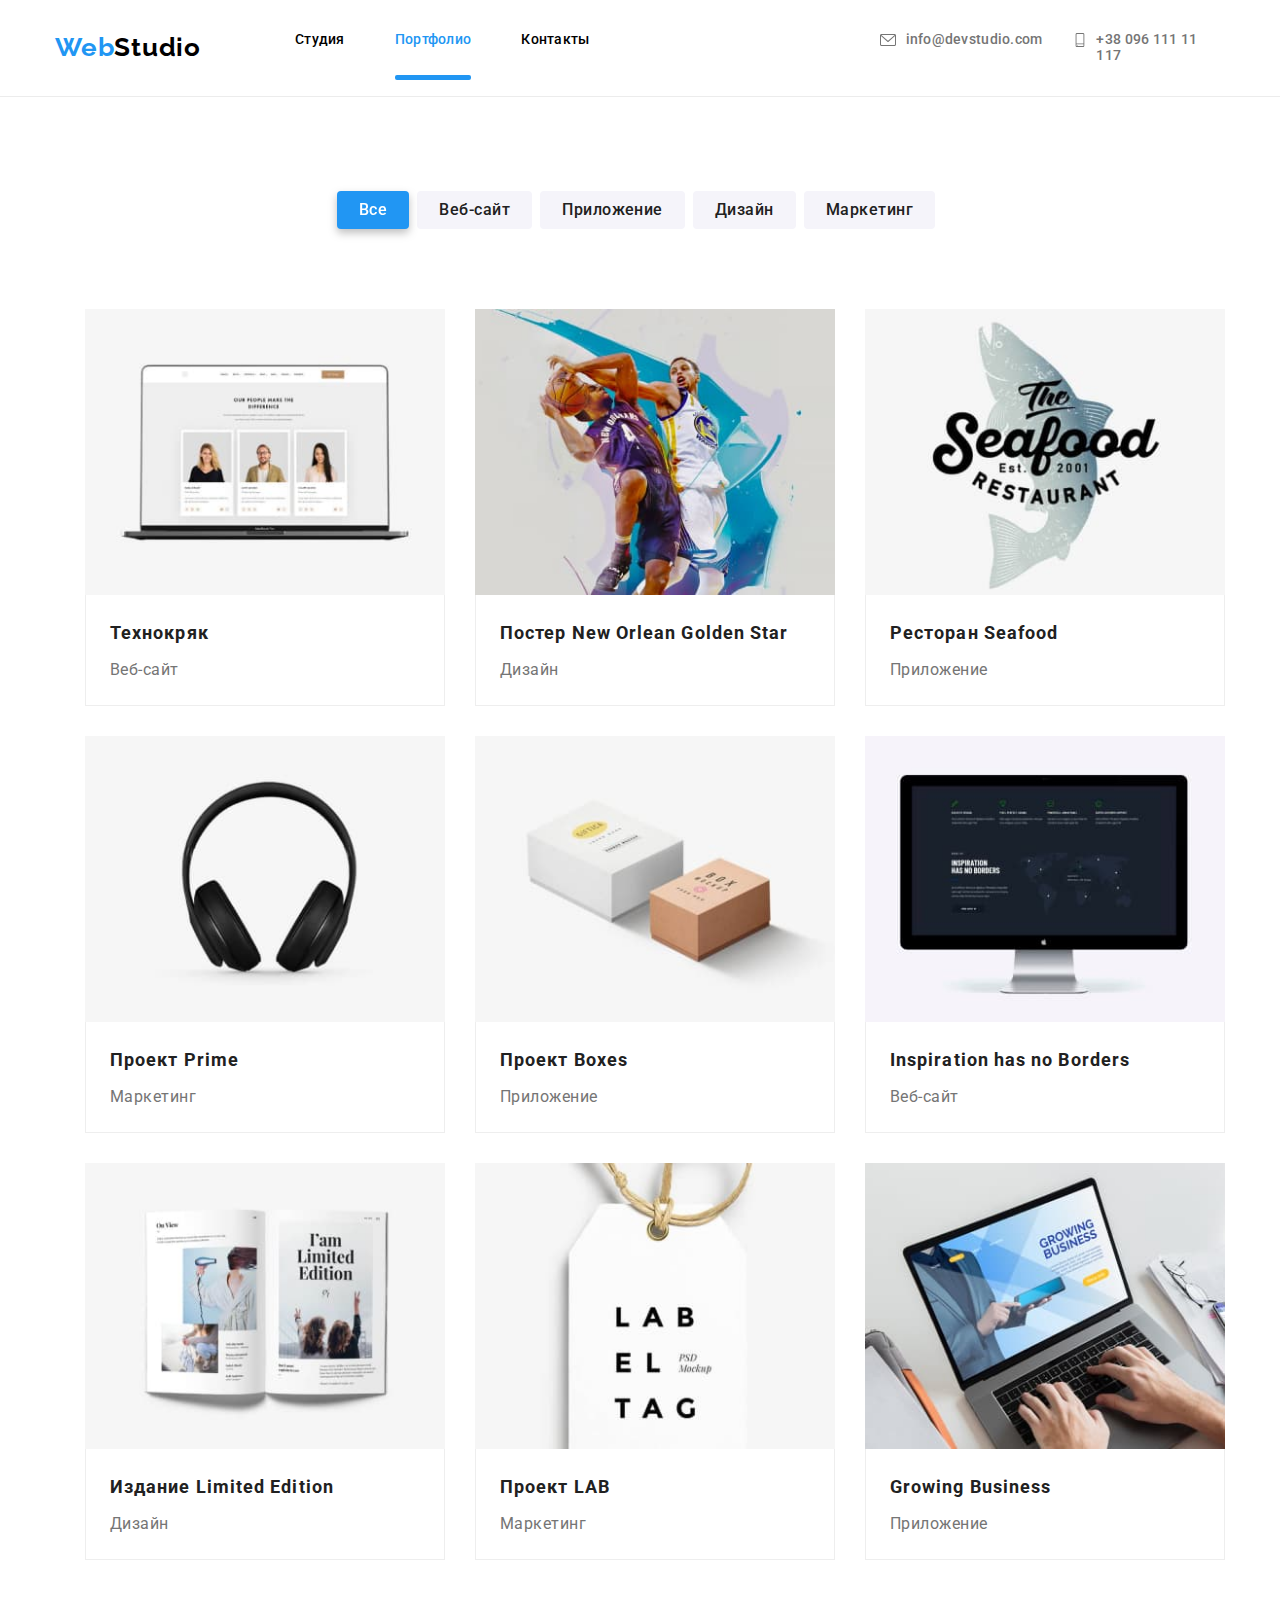
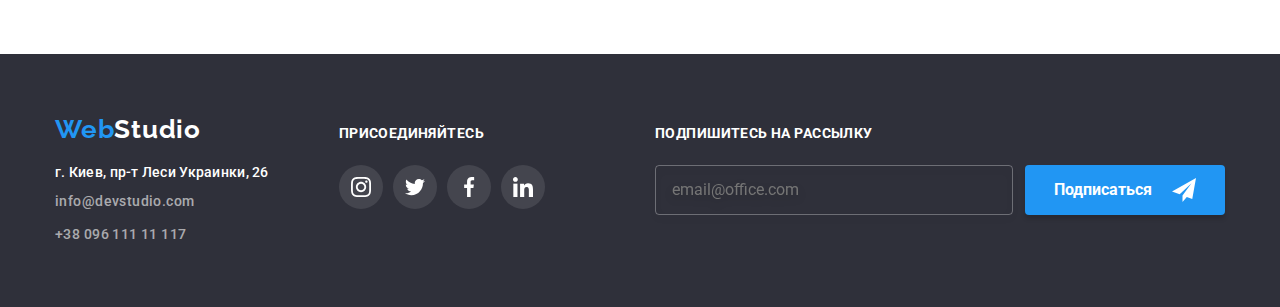
==== commit d4babbfd: "+" ====
--- a/portfolio.html
+++ b/portfolio.html
@@ -4,7 +4,7 @@
     <meta charset="UTF-8" />
     <meta name="viewport" content="width=device-width, initiale=1.0" />
     <title>Document</title>
-    <link rel="stylesheet" href="./css/styles.css" />
+    <link rel="stylesheet" href="./css/main.min.css" />
     <link rel="preconnect" href="https://fonts.googleapis.com" />
     <link rel="preconnect" href="https://fonts.gstatic.com" crossorigin />
     <link
@@ -20,7 +20,7 @@
   </head>
 
   <body>
-    <header>
+    <header class="header__border">
       <div class="container header">
         <a class="header__logo" href="./index.html">
           <span class="header__logosp">Web</span>Studio
--- a/css/main.min.css
+++ b/css/main.min.css
@@ -0,0 +1,3 @@
+/*! modern-normalize v1.1.0 | MIT License | https://github.com/sindresorhus/modern-normalize */*,::before,::after{-webkit-box-sizing:border-box;box-sizing:border-box}html{line-height:1.15;-webkit-text-size-adjust:100%;-moz-tab-size:4;-o-tab-size:4;tab-size:4}body{margin:0;font-family:system-ui,-apple-system,"Segoe UI",Roboto,Helvetica,Arial,sans-serif,"Apple Color Emoji","Segoe UI Emoji"}hr{height:0;color:inherit}abbr[title]{-webkit-text-decoration:underline dotted;text-decoration:underline dotted}b,strong{font-weight:bolder}code,kbd,samp,pre{font-family:ui-monospace, SFMono-Regular, Consolas, "Liberation Mono", Menlo,+ monospace;font-size:1em}small{font-size:80%}sub,sup{font-size:75%;line-height:0;position:relative;vertical-align:baseline}sub{bottom:-0.25em}sup{top:-0.5em}table{text-indent:0;border-color:inherit}button,input,optgroup,select,textarea{font-family:inherit;font-size:100%;line-height:1.15;margin:0}button,select{text-transform:none}button,[type="button"],[type="reset"],[type="submit"]{-webkit-appearance:button}::-moz-focus-inner{border-style:none;padding:0}:-moz-focusring{outline:1px dotted ButtonText}:-moz-ui-invalid{box-shadow:none}legend{padding:0}progress{vertical-align:baseline}::-webkit-inner-spin-button,::-webkit-outer-spin-button{height:auto}[type="search"]{-webkit-appearance:textfield;outline-offset:-2px}::-webkit-search-decoration{-webkit-appearance:none}::-webkit-file-upload-button{-webkit-appearance:button;font:inherit}summary{display:list-item}*{list-style:none;-webkit-box-sizing:border-box;box-sizing:border-box}h1,h2,h3,h4,h5,h6,ul,p{margin:0;padding:0}.navigation,.contacts,.navigation__link,.contacts__link,.advances,.team,.button-box{margin:0;list-style:none;display:-webkit-box;display:-ms-flexbox;display:flex}.container{margin:auto;max-width:1200px;padding-left:15px;padding-right:15px}.section{padding-top:94px;padding-bottom:94px}body{margin:0px;background-color:var(--primary-white-color);font-family:Roboto, sans-serif;color:#000;font-style:normal;font-weight:500;line-height:1.5}.navigation__distance{margin-right:50px}.navigation__distance:last-child{margin-right:0px}.navigation__link{display:block;color:#000;text-decoration:none;-webkit-transition-duration:250ms;transition-duration:250ms;padding-top:32px;padding-bottom:32px}.navigation__link--active{display:block;text-decoration:none;color:#2196f3;-webkit-transition-duration:250ms;transition-duration:250ms;padding-top:32px;padding-bottom:32px;position:relative}.navigation__link--active:after{content:"";color:#2196f3;text-decoration:none;display:block;background-color:#2196f3;width:100%;height:5px;border-radius:2px;position:absolute;left:0;bottom:0;padding-bottom:0}.navigation{font-size:14px;line-height:1.14;letter-spacing:0.02em;margin-top:auto;margin-bottom:auto;margin-right:290px;margin-left:94px}.navigation.navigation__link{display:block;padding-top:32px;padding-bottom:32px;color:#000;text-decoration:none;-webkit-transition-duration:250ms;transition-duration:250ms}.navigation__link:hover{color:#2196f3;-webkit-transition-timing-function:cubic-bezier(0.4, 0, 0.2, 1);transition-timing-function:cubic-bezier(0.4, 0, 0.2, 1)}.navigation__link:focus{color:#2196f3;-webkit-transition-timing-function:cubic-bezier(0.4, 0, 0.2, 1);transition-timing-function:cubic-bezier(0.4, 0, 0.2, 1)}.header{display:-webkit-box;display:-ms-flexbox;display:flex;-webkit-box-pack:center;-ms-flex-pack:center;justify-content:center;width:100%;margin-right:auto;margin-left:auto}.header__border{border-bottom:1px solid #ececec}.header__logo{color:#000;font-family:Raleway, sans-serif;font-weight:bold;font-size:26px;line-height:31px;letter-spacing:0.03em;text-decoration:none;padding-top:24px;padding-bottom:24px;margin-top:auto;margin-bottom:auto;-webkit-transition-duration:250ms;transition-duration:250ms}.header__logo:hover,.header__logo:focus{text-shadow:0px 4px 4px rgba(0,0,0,0.25);-webkit-transition-timing-function:cubic-bezier(0.4, 0, 0.2, 1);transition-timing-function:cubic-bezier(0.4, 0, 0.2, 1)}.header__logosp{color:#2196f3}.contacts{font-size:14px;line-height:1.14;letter-spacing:0.02em;font-style:normal;-webkit-transition-duration:250ms;transition-duration:250ms}.contacts__phone{width:14px;height:16px;fill:currentColor;text-align:center;margin-right:10px}.contacts li:last-child{display:-webkit-box;display:-ms-flexbox;display:flex;margin-left:30px}.contacts__phone:hover,.contacts__phone:focus{fill:currentColor;-webkit-transition-duration:250ms;transition-duration:250ms;-webkit-transition-timing-function:cubic-bezier(0.4, 0, 0.2, 1);transition-timing-function:cubic-bezier(0.4, 0, 0.2, 1)}.contacts__link{color:#757575;text-decoration:none;padding-top:32px;padding-bottom:32px}.contacts__link:hover,.contacts__link:focus{color:#2196f3;-webkit-transition-duration:250ms;transition-duration:250ms;-webkit-transition-timing-function:cubic-bezier(0.4, 0, 0.2, 1);transition-timing-function:cubic-bezier(0.4, 0, 0.2, 1)}.contacts__envelope{width:16px;height:16px;fill:currentColor;text-align:center;margin-right:10px}.contacts__envelope:hover,.contacts__envelope:focus{fill:currentColor;-webkit-transition-duration:250ms;transition-duration:250ms;-webkit-transition-timing-function:cubic-bezier(0.4, 0, 0.2, 1);transition-timing-function:cubic-bezier(0.4, 0, 0.2, 1)}.contacts:hover,.contacts:focus{color:#2196f3;-webkit-transition-timing-function:cubic-bezier(0.4, 0, 0.2, 1);transition-timing-function:cubic-bezier(0.4, 0, 0.2, 1)}.hero,.hero__name,.pres{list-style:none}.color-adventage{background-color:#e5e5e5}.insta{width:20px;height:20px;fill:#fff;-webkit-box-pack:center;-ms-flex-pack:center;justify-content:center;-webkit-box-align:center;-ms-flex-align:center;align-items:center;display:-webkit-box;display:-ms-flexbox;display:flex}.twiter{width:20px;height:20px;fill:primarywhitecolor;-webkit-box-pack:center;-ms-flex-pack:center;justify-content:center;-webkit-box-align:center;-ms-flex-align:center;align-items:center;display:-webkit-box;display:-ms-flexbox;display:flex}.facebook{width:20px;height:20px;fill:primarywhitecolor;-webkit-box-pack:center;-ms-flex-pack:center;justify-content:center;-webkit-box-align:center;-ms-flex-align:center;align-items:center;display:-webkit-box;display:-ms-flexbox;display:flex}.linkedin{width:20px;height:20px;fill:primarywhitecolor;-webkit-box-pack:center;-ms-flex-pack:center;justify-content:center;-webkit-box-align:center;-ms-flex-align:center;align-items:center;display:-webkit-box;display:-ms-flexbox;display:flex}.advanсes__description{font-size:14px;line-height:1.71;letter-spacing:0.03em;color:#757575;margin-top:10px}.visually-hidden{position:absolute;width:1px;height:1px;margin:-1px;border:0;padding:0;white-space:nowrap;-webkit-clip-path:inset(100%);clip-path:inset(100%);clip:rect(0 0 0 0);overflow:hidden}.description-member{padding:30px 32px}.hero{width:100%;max-width:1600px;background-color:rgba(47,48,58,0.4);margin-left:auto;margin-right:auto;padding-top:200px;padding-bottom:200px;background-image:-webkit-gradient(linear, left top, left bottom, from(rgba(47,48,58,0.4)), to(rgba(47,48,58,0.4))),url(../images/Hero.jpg);background-image:linear-gradient(rgba(47,48,58,0.4), rgba(47,48,58,0.4)),url(../images/Hero.jpg);-webkit-filter:drop-shadow(0px 4px 4px rgba(0,0,0,0.25));filter:drop-shadow(0px 4px 4px rgba(0,0,0,0.25))}.hero .container{width:696px}.hero__name{font-weight:900;font-size:44px;line-height:1.36;text-align:center;letter-spacing:0.06em;text-transform:uppercase;color:#fff;margin-bottom:30px;margin-top:0px}.hero__backdrop{position:fixed;height:100%;width:100%;top:0;left:0;background:rgba(0,0,0,0.2)}.hero__backdrop.is-hidden{opacity:0;visibility:hidden;opacity:inherit;pointer-events:none}.pres{display:block;position:relative;background:#2196f3;-webkit-box-shadow:0px 4px 4px rgba(0,0,0,0.15);box-shadow:0px 4px 4px rgba(0,0,0,0.15);border-radius:4px;color:#fff;border:none;cursor:pointer;font-size:16px;font-weight:700;padding:10px;min-width:200px;min-height:50px;margin-left:auto;margin-right:auto}.pres:hover{-webkit-transition-duration:250ms;transition-duration:250ms;background-color:#188ce8;-webkit-transition-timing-function:cubic-bezier(0.4, 0, 0.2, 1);transition-timing-function:cubic-bezier(0.4, 0, 0.2, 1)}.pres:focus{-webkit-transition-duration:250ms;transition-duration:250ms;background-color:#188ce8;-webkit-transition-timing-function:cubic-bezier(0.4, 0, 0.2, 1);transition-timing-function:cubic-bezier(0.4, 0, 0.2, 1)}.presi{font-family:inherit;background:#f5f4fa;border-radius:4px;font-size:16px;line-height:1.63;font-weight:500;text-align:center;letter-spacing:0.03em;color:#212121;border:none;cursor:pointer;padding:6px 22px;margin-right:8px;-webkit-transition-duration:250ms;transition-duration:250ms}.presi:focus{background-color:#2196f3;color:#fff;-webkit-box-shadow:0px 4px 4px rgba(0,0,0,0.15);box-shadow:0px 4px 4px rgba(0,0,0,0.15);-webkit-transition-duration:250ms;transition-duration:250ms;-webkit-transition-timing-function:cubic-bezier(0.4, 0, 0.2, 1);transition-timing-function:cubic-bezier(0.4, 0, 0.2, 1)}.presi:hover{background-color:#2196f3;color:#fff;-webkit-box-shadow:0px 4px 4px rgba(0,0,0,0.15);box-shadow:0px 4px 4px rgba(0,0,0,0.15);-webkit-transition-duration:250ms;transition-duration:250ms;-webkit-transition-timing-function:cubic-bezier(0.4, 0, 0.2, 1);transition-timing-function:cubic-bezier(0.4, 0, 0.2, 1)}.advances{-webkit-box-pack:justify;-ms-flex-pack:justify;justify-content:space-between}.advances__color{background-color:#fff;padding-left:15px;padding-right:15px;margin-left:auto;margin-right:auto}.advances__item{width:270px;height:251px;margin-right:30px}.advances__item:last-child{margin-right:0}.advances__card{width:270px;height:120px;background:#f5f4fa;border-radius:4px;-webkit-box-pack:center;-ms-flex-pack:center;justify-content:center;-webkit-box-align:center;-ms-flex-align:center;align-items:center;display:-webkit-box;display:-ms-flexbox;display:flex}.advances__name{text-transform:uppercase;font-weight:bold;font-size:14px;line-height:1.14;letter-spacing:0.03em;color:#000;margin-top:30px}.activity{display:-webkit-box;display:-ms-flexbox;display:flex;max-width:1170px;padding-left:0px}.activity__item{position:relative;margin-right:30px}.activity__item:last-child{margin-right:0}.activity__name{text-transform:uppercase;font-weight:bold;font-size:14px;line-height:1.13px;text-align:center;letter-spacing:0.03em;text-transform:uppercase;color:#ffffff}.activity__box{position:absolute;bottom:0;display:-webkit-box;display:-ms-flexbox;display:flex;-webkit-box-pack:center;-ms-flex-pack:center;justify-content:center;-webkit-box-align:center;-ms-flex-align:center;align-items:center;width:370px;height:70px;background:rgba(47,48,58,0.8)}.section__name{font-weight:bold;margin-top:0px;margin-bottom:50px;font-size:36px;line-height:1.17;text-align:center;letter-spacing:0.03em;color:#212121;margin-right:auto;margin-left:auto}.section:nth-child(3){padding-top:0}.partners{display:-webkit-box;display:-ms-flexbox;display:flex}.partners__box{width:170px;height:92px;border:1px solid #afb1b8;border-radius:4px;background-color:#fff;cursor:pointer;-webkit-box-pack:center;-ms-flex-pack:center;justify-content:center;-webkit-box-align:center;-ms-flex-align:center;align-items:center;display:-webkit-box;display:-ms-flexbox;display:flex;color:#afb1b8;-webkit-transition-duration:250ms;transition-duration:250ms}.partners__box:hover{border:1px solid #2196f3;color:#2196f3;-webkit-transition-timing-function:cubic-bezier(0.4, 0, 0.2, 1);transition-timing-function:cubic-bezier(0.4, 0, 0.2, 1)}.partners__box:focus{border:3px solid #2196f3;color:#2196f3;-webkit-transition-timing-function:cubic-bezier(0.4, 0, 0.2, 1);transition-timing-function:cubic-bezier(0.4, 0, 0.2, 1)}.partners li{margin-right:30px}.partners li:last-child{margin-right:0}.partners__img{fill:currentColor;-webkit-box-pack:center;-ms-flex-pack:center;justify-content:center;-webkit-box-align:center;-ms-flex-align:center;align-items:center;display:-webkit-box;display:-ms-flexbox;display:flex;-webkit-transition-duration:250ms;transition-duration:250ms}.partners__img:hover,.partners__img:focus{fill:currentColor;-webkit-transition-timing-function:cubic-bezier(0.4, 0, 0.2, 1);transition-timing-function:cubic-bezier(0.4, 0, 0.2, 1)}.team{margin-left:auto;margin-right:auto;max-width:1170px}.team__color{background-color:#f5f4fa;margin-left:auto;margin-right:auto;margin-bottom:0px}.team__prof{font-size:16px;line-height:1.19;letter-spacing:0.03em;color:#757575;margin-bottom:20px}.team__member{width:270px;height:428px;margin-right:30px;background-color:#fff;text-align:center;-webkit-filter:drop-shadow(0px 4px 4px rgba(0,0,0,0.25));filter:drop-shadow(0px 4px 4px rgba(0,0,0,0.25));border-radius:0px 0px 4px 4px}.team__member:last-child{margin-right:0}.team__member-name{font-family:Roboto;font-size:16px;line-height:1.19;letter-spacing:0.03em;color:#000;margin-bottom:10px}.media__link{width:206px;height:44px;display:-webkit-box;display:-ms-flexbox;display:flex;-webkit-box-pack:justify;-ms-flex-pack:justify;justify-content:space-between;padding-left:0px;margin-top:20px}.item__name-project{font-family:Roboto;font-weight:bold;font-size:18px;line-height:2;letter-spacing:0.06em;color:#212121}.media__circles{fill:#afb1b8;-webkit-box-pack:center;-ms-flex-pack:center;justify-content:center;-webkit-box-align:center;-ms-flex-align:center;align-items:center;display:-webkit-box;display:-ms-flexbox;display:flex}.media__circle{width:44px;height:44px;border:1px solid #afb1b8;-webkit-box-sizing:border-box;box-sizing:border-box;border-radius:50%;background:rgba(255,255,255,0.1);border:none;cursor:pointer;-webkit-box-pack:center;-ms-flex-pack:center;justify-content:center;-webkit-box-align:center;-ms-flex-align:center;align-items:center;display:-webkit-box;display:-ms-flexbox;display:flex}.media__circle:hover,.media__circle:focus,.media__circle:active{-webkit-transition-duration:250ms;transition-duration:250ms;background-color:#2196f3;-webkit-transition-timing-function:cubic-bezier(0.4, 0, 0.2, 1);transition-timing-function:cubic-bezier(0.4, 0, 0.2, 1)}.team-link__circle{width:44px;height:44px;-webkit-box-sizing:border-box;box-sizing:border-box;border-radius:50%;border:none;cursor:pointer;-webkit-box-pack:center;-ms-flex-pack:center;justify-content:center;-webkit-box-align:center;-ms-flex-align:center;align-items:center;display:-webkit-box;display:-ms-flexbox;display:flex;color:#afb1b8}.team-link__social-name{width:20px;height:20px;fill:currentColor;-webkit-box-pack:center;-ms-flex-pack:center;justify-content:center;-webkit-box-align:center;-ms-flex-align:center;align-items:center;display:-webkit-box;display:-ms-flexbox;display:flex}.team-link__circle:hover,.team-link__circle:focus{-webkit-transition-duration:250ms;transition-duration:250ms;color:#fff;background-color:#2196f3;-webkit-transition-timing-function:cubic-bezier(0.4, 0, 0.2, 1);transition-timing-function:cubic-bezier(0.4, 0, 0.2, 1)}.team__link-member{width:206px;height:44px;display:-webkit-box;display:-ms-flexbox;display:flex;-webkit-box-pack:justify;-ms-flex-pack:justify;justify-content:space-between;padding-left:0px;margin-top:20px;margin-left:auto;margin-right:auto}.modal{position:absolute;top:50%;left:50%;-webkit-transform:translate(-50%, -50%);transform:translate(-50%, -50%);opacity:1;width:528px;padding:40px;background-color:#fff;-webkit-transition-duration:250ms;transition-duration:250ms}.is-hidden .modal{-webkit-transform:translate(-50%, -50%);transform:translate(-50%, -50%);opacity:0;-webkit-transition-duration:250ms;transition-duration:250ms}.modal__head{font-weight:bold;font-size:20px;letter-spacing:0.03em;color:#212121;margin-bottom:12px}.modal__button{-webkit-appearance:none;-moz-appearance:none;appearance:none;position:absolute;cursor:pointer;top:12px;right:9px;border:1px solid rgba(0,0,0,0.1);-webkit-box-sizing:border-box;box-sizing:border-box}.modal__ok{position:absolute;height:15px;padding-left:24px;font-weight:400;font-size:14px;letter-spacing:0.03em;color:#757575;cursor:pointer}.modal__check{display:block;left:15px;position:relative;-webkit-transition-duration:250ms;transition-duration:250ms;-webkit-transition-timing-function:cubic-bezier(0.4, 0, 0.2, 1);transition-timing-function:cubic-bezier(0.4, 0, 0.2, 1)}.modal__button-new{position:fixed;height:32px;width:32px;border-radius:50%;background-image:url(../images/SVG/close_none_active.svg)}.modal__button-new:focus,.modal__button-new:hover,.modal__button-new:active{-webkit-transition-timing-function:cubic-bezier(0.4, 0, 0.2, 1);transition-timing-function:cubic-bezier(0.4, 0, 0.2, 1);border-color:#2196f3;outline:none;background-image:url(../images/SVG/close_active.svg)}.modal__form-fild{position:relative;margin-bottom:10px;text-align:left}.modal__form-fild:nth-last-child(4){position:relative;margin-bottom:20px}.modal__input-frame{padding:0%;display:block;width:448px;height:40px;border:1px solid rgba(33,33,33,0.2);-webkit-box-sizing:border-box;box-sizing:border-box;border-radius:4px;padding-left:40px;cursor:pointer}.modal__input-frame:focus+.vector-person{-webkit-transition-duration:250ms;transition-duration:250ms;-webkit-transition-timing-function:cubic-bezier(0.075, 0.82, 0.165, 1);transition-timing-function:cubic-bezier(0.075, 0.82, 0.165, 1);background-image:url(../images/SVG/person_blue.svg)}.modal__input-frame:focus{outline:none;border:1px solid #2196f3;-webkit-transition-duration:250ms;transition-duration:250ms;-webkit-transition-timing-function:cubic-bezier(0.075, 0.82, 0.165, 1);transition-timing-function:cubic-bezier(0.075, 0.82, 0.165, 1)}.modal__input-frame:focus+.vector-phone{-webkit-transition-duration:250ms;transition-duration:250ms;-webkit-transition-timing-function:cubic-bezier(0.075, 0.82, 0.165, 1);transition-timing-function:cubic-bezier(0.075, 0.82, 0.165, 1);background-image:url(../images/SVG/phone_blue.svg)}.modal__input-frame:focus+.vector-email{-webkit-transition-duration:250ms;transition-duration:250ms;-webkit-transition-timing-function:cubic-bezier(0.075, 0.82, 0.165, 1);transition-timing-function:cubic-bezier(0.075, 0.82, 0.165, 1);background-image:url(../images/SVG/email_blue.svg)}.modal__input-comment:focus{-webkit-transition-duration:250ms;transition-duration:250ms;-webkit-transition-timing-function:cubic-bezier(0.075, 0.82, 0.165, 1);transition-timing-function:cubic-bezier(0.075, 0.82, 0.165, 1);outline:none;border:1px solid #2196f3}.vector-person{position:absolute;left:12px;bottom:10px;width:18px;height:18px;background-image:url(../images/SVG/person_black.svg)}.vector-phone{position:absolute;left:12px;bottom:10px;width:18px;height:18px;background-image:url(../images/SVG/phone_black.svg)}.vector-email{position:absolute;left:12px;bottom:10px;width:18px;height:18px;background-image:url(../images/SVG/email_black.svg)}.modal__input-name{display:block;font-weight:400;font-size:12px;letter-spacing:0.01em;color:#757575;margin-bottom:4px}.modal__check-input{-webkit-appearance:none;-moz-appearance:none;appearance:none;position:absolute}.modal__check-box{position:absolute;text-align:right;width:16px;height:15px;border:2px solid #212121;border-radius:3px}.modal__place-button{display:block;margin:0 auto;margin-top:74px}.modal__place-button:focus{outline:none;background-color:#188ce8}.modal__check-input:focus+.modal__check-box{border:3px solid #2196f3;border-radius:2px}.modal__check-input:checked+.modal__check-box{border:none;position:absolute;width:16px;height:15px;background-image:url(../images/SVG/vector_icon_check.svg)}.modal__input-comment{padding:0;display:block;height:120px;width:448px;border:1px solid rgba(33,33,33,0.2);-webkit-box-sizing:border-box;box-sizing:border-box;border-radius:4px;padding:12px 16px;cursor:pointer}.modal__ok-span:focus,.modal__ok-span:active{color:#2196f3;letter-spacing:0.03em;text-shadow:0px 4px 4px rgba(0,0,0,0.25)}.modal__ok-span{outline:none;font-weight:400;font-size:14px;letter-spacing:0.03em;-webkit-text-decoration-line:underline;text-decoration-line:underline;color:#2196f3}.modal__check-input{-webkit-appearance:none;-moz-appearance:none;appearance:none;position:absolute}.modal__check-box{position:absolute;text-align:right;width:16px;height:15px;border:#212121 solid 2px;border-radius:3px}.navigation__link{display:block;color:#000;text-decoration:none;-webkit-transition-duration:250ms;transition-duration:250ms}.media__circle{width:44px;height:44px;border:1px solid #afb1b8;-webkit-box-sizing:border-box;box-sizing:border-box;border-radius:50%;background:rgba(255,255,255,0.1);border:none;cursor:pointer;-webkit-box-pack:center;-ms-flex-pack:center;justify-content:center;-webkit-box-align:center;-ms-flex-align:center;align-items:center;display:-webkit-box;display:-ms-flexbox;display:flex}.media__circles{fill:#afb1b8;-webkit-box-pack:center;-ms-flex-pack:center;justify-content:center;-webkit-box-align:center;-ms-flex-align:center;align-items:center;display:-webkit-box;display:-ms-flexbox;display:flex}.media__circle:hover,.media__circle:focus,.media__circle:active{-webkit-transition-duration:250ms;transition-duration:250ms;background-color:#2196f3;-webkit-transition-timing-function:cubic-bezier(0.4, 0, 0.2, 1);transition-timing-function:cubic-bezier(0.4, 0, 0.2, 1)}.insta{width:20px;height:20px;fill:#fff;-webkit-box-pack:center;-ms-flex-pack:center;justify-content:center;-webkit-box-align:center;-ms-flex-align:center;align-items:center;display:-webkit-box;display:-ms-flexbox;display:flex}.twiter{width:20px;height:20px;fill:#fff;-webkit-box-pack:center;-ms-flex-pack:center;justify-content:center;-webkit-box-align:center;-ms-flex-align:center;align-items:center;display:-webkit-box;display:-ms-flexbox;display:flex}.facebook{width:20px;height:20px;fill:#fff;-webkit-box-pack:center;-ms-flex-pack:center;justify-content:center;-webkit-box-align:center;-ms-flex-align:center;align-items:center;display:-webkit-box;display:-ms-flexbox;display:flex}.linkedin{width:20px;height:20px;fill:#fff;-webkit-box-pack:center;-ms-flex-pack:center;justify-content:center;-webkit-box-align:center;-ms-flex-align:center;align-items:center;display:-webkit-box;display:-ms-flexbox;display:flex}.color{color:#fff;padding:0}.footer{display:-webkit-box;display:-ms-flexbox;display:flex;-webkit-box-align:baseline;-ms-flex-align:baseline;align-items:baseline}.footer__logosp{color:#2196f3}.footer__color{background-color:#2f303a;margin-left:auto;margin-right:auto;padding:60px 0px}.footer__address{font-size:14px;line-height:1.14;letter-spacing:0.02em;font-style:normal;margin-top:20px}.footer__logo{font-family:Raleway;font-weight:bold;font-size:26px;line-height:1.19;letter-spacing:0.03em;color:#fff;text-decoration:none}.footer__media{display:inline;margin-left:70px}.footer__contact{margin-top:9px;font-size:14px;line-height:1.71;letter-spacing:0.03em;color:rgba(255,255,255,0.6);padding:0}.footer__join{font-family:Roboto;font-weight:700;font-size:14px;line-height:1.14;letter-spacing:0.03em;text-transform:uppercase;color:#fff;text-transform:uppercase}.footer-form__fild{max-width:570px;margin-left:auto}.footer-form__input-name{font-weight:700;font-size:14px;line-height:1.14;letter-spacing:0.03em;text-transform:uppercase;color:#ffffff}.footer-form__input-frame{width:358px;height:50px;border:1px solid rgba(255,255,255,0.3);-webkit-box-sizing:border-box;box-sizing:border-box;-webkit-filter:drop-shadow(0px 4px 4px rgba(0,0,0,0.15));filter:drop-shadow(0px 4px 4px rgba(0,0,0,0.15));border-radius:4px;background-color:transparent;padding:15px 16px;color:#ffffff}.footer-form__icon-send{width:24px;height:24px;bottom:13px;right:28px;margin-right:0}.footer-form__pres{display:-webkit-box;display:-ms-flexbox;display:flex;-webkit-box-pack:justify;-ms-flex-pack:justify;justify-content:space-between;-webkit-box-align:center;-ms-flex-align:center;align-items:center;background:#2196f3;-webkit-box-shadow:0px 4px 4px rgba(0,0,0,0.15);box-shadow:0px 4px 4px rgba(0,0,0,0.15);border-radius:4px;color:#fff;border:none;cursor:pointer;font-size:16px;font-weight:700;min-width:200px;height:50px;padding:10px 29px;margin-left:12px}.footer-form__group{display:-webkit-box;display:-ms-flexbox;display:flex;-webkit-box-align:center;-ms-flex-align:center;align-items:center;height:50px;margin-top:20px}.item__frame{border-bottom:1px solid #eeeeee;border-right:1px solid #eeeeee;border-left:1px solid #eeeeee;padding:20px 24px}img{display:block;width:100%;height:auto;margin-bottom:0px}.board-portfilio{max-width:1170px;padding-left:15px;padding-right:15px}.button-box{list-style:none;-webkit-box-pack:center;-ms-flex-pack:center;justify-content:center;margin-left:auto;margin-right:auto;margin-bottom:50px}.item__overlay{position:absolute;top:0;left:0;width:100%;height:294px;-webkit-transform:translatey(-101%);transform:translatey(-101%);-webkit-transition:-webkit-transform 250ms ease;transition:-webkit-transform 250ms ease;transition:transform 250ms ease;transition:transform 250ms ease, -webkit-transform 250ms ease;background:rgba(33,150,243,0.9)}.item__overlay>p{font-weight:normal;font-size:18px;line-height:1.56;letter-spacing:0.03em;color:#ffffff;padding:63px 24px}.item__prof-project{font-family:Roboto;font-weight:normal;font-size:16px;line-height:1.87;letter-spacing:0.03em;color:#757575;margin-top:4px}.item__name-project{font-family:Roboto;font-weight:bold;font-size:18px;line-height:2;letter-spacing:0.06em;color:#212121}.presi-active{color:#fff;background-color:#2196f3;-webkit-filter:drop-shadow(0px 4px 4px rgba(0,0,0,0.25));filter:drop-shadow(0px 4px 4px rgba(0,0,0,0.25))}.card-set{display:-webkit-box;display:-ms-flexbox;display:flex;-ms-flex-wrap:wrap;flex-wrap:wrap;margin:0px;padding:0px;margin-top:calc(-1 * $cardsetmargin);margin-left:calc(-1 * $cardsetmargin)}.card-set>li{-ms-flex-preferred-size:calc(100% / 3 - 30px);flex-basis:calc(100% / 3 - 30px);margin-left:30px;margin-top:30px;-webkit-transition-duration:250ms;transition-duration:250ms}.card-set__prof-project{font-family:Roboto;font-weight:normal;font-size:16px;line-height:1.87;letter-spacing:0.03em;color:#757575;margin-top:4px}.card-set__item{display:block;text-decoration:none;cursor:pointer;position:relative;overflow:hidden;-webkit-transition-duration:250ms;transition-duration:250ms}.card-set__item:focus .item__overlay,.card-set__item:hover .item__overlay,.card-set__item:active .item__overlay{-webkit-transform:translatey(0);transform:translatey(0);-webkit-transition-timing-function:cubic-bezier(0.4, 0, 0.2, 1);transition-timing-function:cubic-bezier(0.4, 0, 0.2, 1)}.card-set__item:hover,.card-set__item:focus,.card-set__item:active{-webkit-box-shadow:0px 4px 4px rgba(0,0,0,0.25);box-shadow:0px 4px 4px rgba(0,0,0,0.25);-webkit-transition-timing-function:cubic-bezier(0.4, 0, 0.2, 1);transition-timing-function:cubic-bezier(0.4, 0, 0.2, 1)}
+/*# sourceMappingURL=main.min.css.map */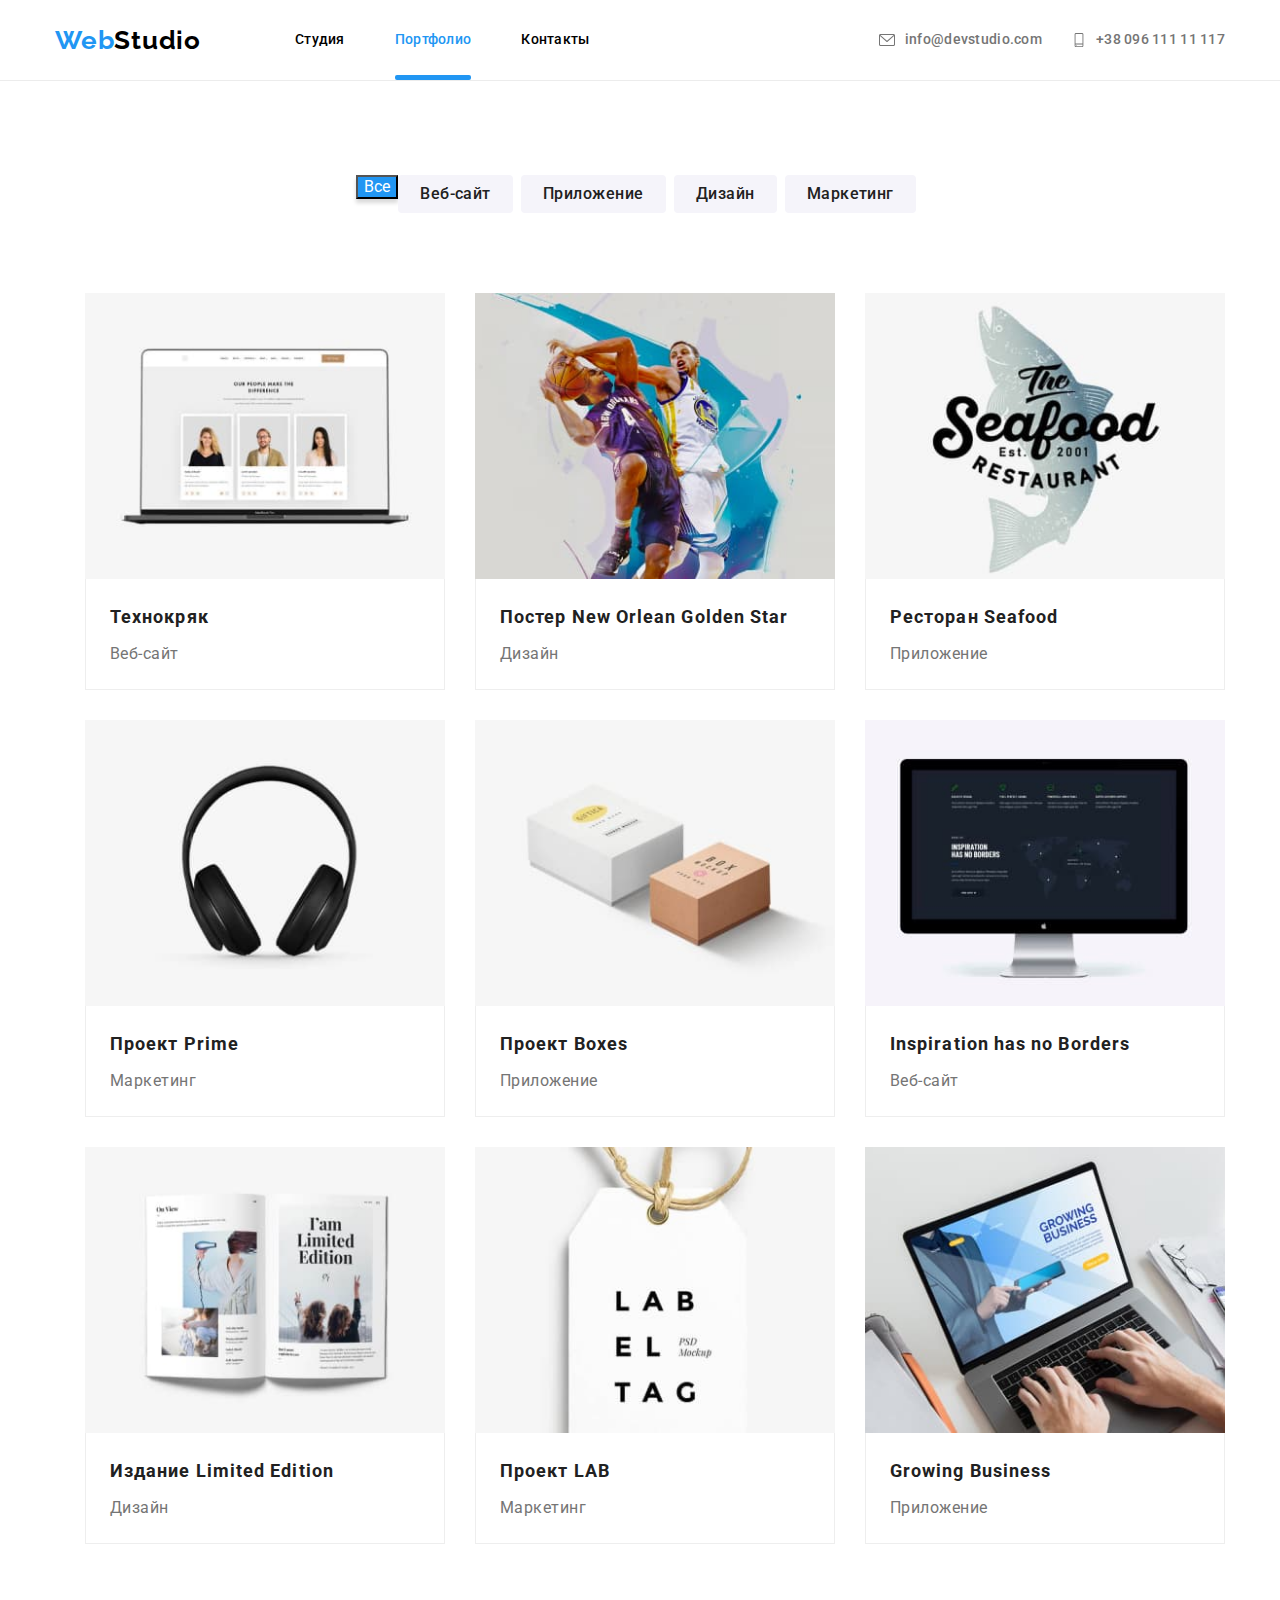
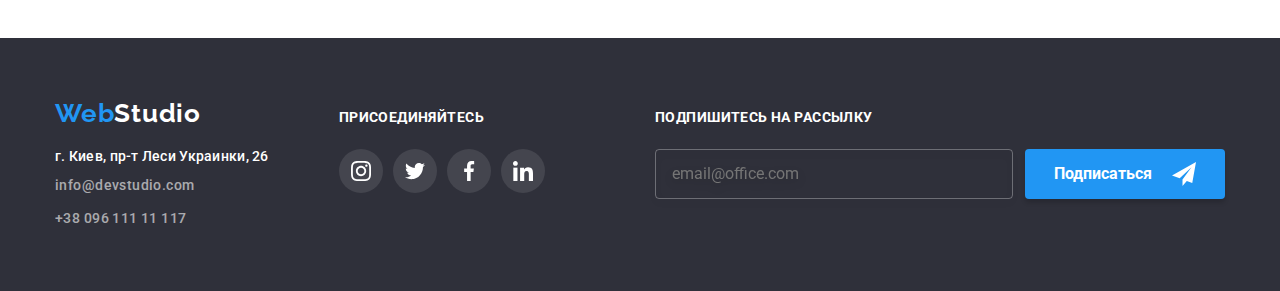
==== commit 9af03cef: "+++" ====
--- a/portfolio.html
+++ b/portfolio.html
@@ -4,34 +4,30 @@
     <meta charset="UTF-8" />
     <meta name="viewport" content="width=device-width, initiale=1.0" />
     <title>Document</title>
-    <link rel="stylesheet" href="./css/main.min.css" />
-    <link rel="preconnect" href="https://fonts.googleapis.com" />
-    <link rel="preconnect" href="https://fonts.gstatic.com" crossorigin />
-    <link
-      href="https://fonts.googleapis.com/css2?family=Roboto:ital,wght@0,400;0,500;0,700;0,900;1,400;1,500;1,700;1,900&display=swap"
-      rel="stylesheet"
-    />
     <link rel="preconnect" href="https://fonts.googleapis.com" />
     <link rel="preconnect" href="https://fonts.gstatic.com" crossorigin />
     <link
       href="https://fonts.googleapis.com/css2?family=Raleway:ital,wght@0,700;1,700&family=Roboto:ital,wght@0,400;0,500;0,700;0,900;1,400;1,500;1,700;1,900&display=swap"
       rel="stylesheet"
     />
+    <link rel="stylesheet" href="./css/main.min.css" />
   </head>
 
   <body>
-    <header class="header__border">
-      <div class="container header">
+    <header class="header">
+      <div class="container header__container">
         <a class="header__logo" href="./index.html">
-          <span class="header__logosp">Web</span>Studio
+          <span class="header__logo--sp">Web</span>Studio
         </a>
-        <nav>
-          <ul class="navigation">
+        <nav class="navigation">
+          <ul class="navigation__list">
             <li class="navigation__distance">
               <a href="./index.html" class="navigation__link">Студия</a>
             </li>
             <li class="navigation__distance">
-              <a href="./portfolio.html" class="navigation__link--active"
+              <a
+                href="./portfolio.html"
+                class="navigation__link navigation__link--active"
                 >Портфолио</a
               >
             </li>
@@ -44,14 +40,14 @@
           <li>
             <a href="mailto:info@devstudio.com" class="contacts__link"
               ><svg class="contacts__envelope">
-                <use href="./images/symbol-defs+.svg#icon-envelope"></use></svg
+                <use href="./images/sprite.svg#icon-envelope"></use></svg
               >info@devstudio.com</a
             >
           </li>
           <li>
             <a href="tel:+380961111111" class="contacts__link">
               <svg class="contacts__phone">
-                <use href="./images/symbol-defs+.svg#icon-smartphone"></use>
+                <use href="./images/sprite.svg#icon-smartphone"></use>
               </svg>
               +38 096 111 11 117</a
             >
@@ -63,202 +59,195 @@
     <main class="section">
       <div class="container">
         <ul class="button-box">
-          <li><button type="button" class="presi presi-active">Все</button></li>
-          <li><button type="button" class="presi">Веб-сайт</button></li>
-          <li><button type="button" class="presi">Приложение</button></li>
-          <li><button type="button" class="presi">Дизайн</button></li>
-          <li><button type="button" class="presi">Маркетинг</button></li>
+          <li>
+            <button type="button" class="botton-box__pres--active">Все</button>
+          </li>
+          <li>
+            <button type="button" class="botton-box__pres">Веб-сайт</button>
+          </li>
+          <li>
+            <button type="button" class="botton-box__pres">Приложение</button>
+          </li>
+          <li>
+            <button type="button" class="botton-box__pres">Дизайн</button>
+          </li>
+          <li>
+            <button type="button" class="botton-box__pres">Маркетинг</button>
+          </li>
         </ul>
-        <div>
-          <ul class="card-set">
-            <li>
-              <a class="card-set__item" href="">
-                <div>
-                  <img
-                    src="./images/technokriack.jpg"
-                    alt="Технокряк"
-                    width="370"
-                  />
-                  <div class="item__overlay">
-                    <p>
-                      Технокряк это современная площадка распространения
-                      коронавируса. Компании используют эту платформу для
-                      цифрового шпионажа и атак на защищённые сервера
-                      конкурентов.
-                    </p>
-                  </div>
-                </div>
-                <div class="item__frame">
-                  <h2 class="item__name-project">Технокряк</h2>
-                  <p class="item__prof-project">Веб-сайт</p>
-                </div>
-              </a>
-            </li>
+        <ul class="card-set">
+          <li>
+            <a class="card-set__item" href="">
+              <div>
+                <img
+                  src="./images/portfolio/technokriack.jpg"
+                  alt="Технокряк"
+                  width="370"
+                />
+                <div class="item__overlay">
+                  <p>
+                    Технокряк это современная площадка распространения
+                    коронавируса. Компании используют эту платформу для
+                    цифрового шпионажа и атак на защищённые сервера конкурентов.
+                  </p>
+                </div>
+              </div>
+            </a>
+            <div class="item__frame">
+              <h2 class="item__name-project">Технокряк</h2>
+              <p class="item__prof-project">Веб-сайт</p>
+            </div>
+          </li>
 
-            <li>
-              <a class="card-set__item" href="">
-                <div>
-                  <img src="./images/sportstars.jpg" alt="poster New Orlean" />
-                  <div class="item__overlay">
-                    <p>
-                      Технокряк это современная площадка распространения
-                      коронавируса. Компании используют эту платформу для
-                      цифрового шпионажа и атак на защищённые сервера
-                      конкурентов.
-                    </p>
-                  </div>
-                </div>
-                <div class="item__frame">
-                  <h2 class="item__name-project">
-                    Постер New Orlean Golden Star
-                  </h2>
-                  <p class="item__prof-project">Дизайн</p>
-                </div>
-              </a>
-            </li>
-            <li>
-              <a class="card-set__item" href=""
-                ><div>
-                  <img src="./images/seafood.jpg" alt="Seafood" />
-                  <div class="item__overlay">
-                    <p>
-                      Технокряк это современная площадка распространения
-                      коронавируса. Компании используют эту платформу для
-                      цифрового шпионажа и атак на защищённые сервера
-                      конкурентов.
-                    </p>
-                  </div>
-                </div>
-                <div class="item__frame">
-                  <h2 class="item__name-project">Ресторан Seafood</h2>
-                  <p class="item__prof-project">Приложение</p>
-                </div>
-                <div class="item__overlay">
-                  <p>
-                    Технокряк это современная площадка распространения
-                    коронавируса. Компании используют эту платформу для
-                    цифрового шпионажа и атак на защищённые сервера конкурентов.
-                  </p>
-                </div>
-              </a>
-            </li>
-            <li>
-              <a class="card-set__item" href=""
-                ><div>
-                  <img src="./images/headphone.jpg" alt="headphone" />
-                  <div class="item__overlay">
-                    <p>
-                      Технокряк это современная площадка распространения
-                      коронавируса. Компании используют эту платформу для
-                      цифрового шпионажа и атак на защищённые сервера
-                      конкурентов.
-                    </p>
-                  </div>
-                </div>
-                <div class="item__frame">
-                  <h2 class="item__name-project">Проект Prime</h2>
-                  <p class="item__prof-project">Маркетинг</p>
-                </div>
-              </a>
-            </li>
-            <li>
-              <a class="card-set__item" href=""
-                ><div>
-                  <img src="./images/boxes.jpg" alt="boxes" />
-                  <div class="item__overlay">
-                    <p>
-                      Технокряк это современная площадка распространения
-                      коронавируса. Компании используют эту платформу для
-                      цифрового шпионажа и атак на защищённые сервера
-                      конкурентов.
-                    </p>
-                  </div>
-                </div>
-                <div class="item__frame">
-                  <h2 class="item__name-project">Проект Boxes</h2>
-                  <p class="item__prof-project">Приложение</p>
-                </div>
-              </a>
-            </li>
-            <li>
-              <a class="card-set__item" href=""
-                ><div>
-                  <img src="./images/monitor.jpg" alt="monitor" />
-                  <div class="item__overlay">
-                    <p>
-                      Технокряк это современная площадка распространения
-                      коронавируса. Компании используют эту платформу для
-                      цифрового шпионажа и атак на защищённые сервера
-                      конкурентов.
-                    </p>
-                  </div>
-                </div>
-                <div class="item__frame">
-                  <h2 class="item__name-project">Inspiration has no Borders</h2>
-                  <p class="item__prof-project">Веб-сайт</p>
-                </div>
-              </a>
-            </li>
-            <li>
-              <a class="card-set__item" href=""
-                ><div>
-                  <img src="./images/megazine.jpg" alt="megazine" />
-                  <div class="item__overlay">
-                    <p>
-                      Технокряк это современная площадка распространения
-                      коронавируса. Компании используют эту платформу для
-                      цифрового шпионажа и атак на защищённые сервера
-                      конкурентов.
-                    </p>
-                  </div>
-                </div>
-                <div class="item__frame">
-                  <h2 class="item__name-project">Издание Limited Edition</h2>
-                  <p class="item__prof-project">Дизайн</p>
-                </div>
-              </a>
-            </li>
-            <li>
-              <a class="card-set__item" href=""
-                ><div>
-                  <img src="./images/lab.jpg" alt="lab" />
-                  <div class="item__overlay">
-                    <p>
-                      Технокряк это современная площадка распространения
-                      коронавируса. Компании используют эту платформу для
-                      цифрового шпионажа и атак на защищённые сервера
-                      конкурентов.
-                    </p>
-                  </div>
-                </div>
-                <div class="item__frame">
-                  <h2 class="item__name-project">Проект LAB</h2>
-                  <p class="item__prof-project">Маркетинг</p>
-                </div>
-              </a>
-            </li>
+          <li>
+            <a class="card-set__item" href="">
+              <div>
+                <img
+                  src="./images/portfolio/sportstars.jpg"
+                  alt="poster New Orlean"
+                />
+                <div class="item__overlay">
+                  <p>
+                    Технокряк это современная площадка распространения
+                    коронавируса. Компании используют эту платформу для
+                    цифрового шпионажа и атак на защищённые сервера конкурентов.
+                  </p>
+                </div>
+              </div>
+            </a>
+            <div class="item__frame">
+              <h2 class="item__name-project">Постер New Orlean Golden Star</h2>
+              <p class="item__prof-project">Дизайн</p>
+            </div>
+          </li>
+          <li>
+            <a class="card-set__item" href=""
+              ><div>
+                <img src="./images/portfolio/seafood.jpg" alt="Seafood" />
+                <div class="item__overlay">
+                  <p>
+                    Технокряк это современная площадка распространения
+                    коронавируса. Компании используют эту платформу для
+                    цифрового шпионажа и атак на защищённые сервера конкурентов.
+                  </p>
+                </div>
+              </div>
+            </a>
+            <div class="item__frame">
+              <h2 class="item__name-project">Ресторан Seafood</h2>
+              <p class="item__prof-project">Приложение</p>
+            </div>
+          </li>
+          <li>
+            <a class="card-set__item" href=""
+              ><div>
+                <img src="./images/portfolio/headphone.jpg" alt="headphone" />
+                <div class="item__overlay">
+                  <p>
+                    Технокряк это современная площадка распространения
+                    коронавируса. Компании используют эту платформу для
+                    цифрового шпионажа и атак на защищённые сервера конкурентов.
+                  </p>
+                </div>
+              </div>
+            </a>
+            <div class="item__frame">
+              <h2 class="item__name-project">Проект Prime</h2>
+              <p class="item__prof-project">Маркетинг</p>
+            </div>
+          </li>
+          <li>
+            <a class="card-set__item" href=""
+              ><div>
+                <img src="./images/portfolio/boxes.jpg" alt="boxes" />
+                <div class="item__overlay">
+                  <p>
+                    Технокряк это современная площадка распространения
+                    коронавируса. Компании используют эту платформу для
+                    цифрового шпионажа и атак на защищённые сервера конкурентов.
+                  </p>
+                </div>
+              </div>
+            </a>
+            <div class="item__frame">
+              <h2 class="item__name-project">Проект Boxes</h2>
+              <p class="item__prof-project">Приложение</p>
+            </div>
+          </li>
+          <li>
+            <a class="card-set__item" href=""
+              ><div>
+                <img src="./images/portfolio/monitor.jpg" alt="monitor" />
+                <div class="item__overlay">
+                  <p>
+                    Технокряк это современная площадка распространения
+                    коронавируса. Компании используют эту платформу для
+                    цифрового шпионажа и атак на защищённые сервера конкурентов.
+                  </p>
+                </div>
+              </div>
+            </a>
+            <div class="item__frame">
+              <h2 class="item__name-project">Inspiration has no Borders</h2>
+              <p class="item__prof-project">Веб-сайт</p>
+            </div>
+          </li>
+          <li>
+            <a class="card-set__item" href=""
+              ><div>
+                <img src="./images/portfolio/megazine.jpg" alt="megazine" />
+                <div class="item__overlay">
+                  <p>
+                    Технокряк это современная площадка распространения
+                    коронавируса. Компании используют эту платформу для
+                    цифрового шпионажа и атак на защищённые сервера конкурентов.
+                  </p>
+                </div>
+              </div>
+            </a>
+            <div class="item__frame">
+              <h2 class="item__name-project">Издание Limited Edition</h2>
+              <p class="item__prof-project">Дизайн</p>
+            </div>
+          </li>
+          <li>
+            <a class="card-set__item" href=""
+              ><div>
+                <img src="./images/portfolio/lab.jpg" alt="lab" />
+                <div class="item__overlay">
+                  <p>
+                    Технокряк это современная площадка распространения
+                    коронавируса. Компании используют эту платформу для
+                    цифрового шпионажа и атак на защищённые сервера конкурентов.
+                  </p>
+                </div>
+              </div>
+            </a>
+            <div class="item__frame">
+              <h2 class="item__name-project">Проект LAB</h2>
+              <p class="item__prof-project">Маркетинг</p>
+            </div>
+          </li>
 
-            <li>
-              <a class="card-set__item" href="">
-                <div>
-                  <img src="./images/laptop.jpg" alt="laptop" />
-                  <div class="item__overlay">
-                    <p>
-                      Технокряк это современная площадка распространения
-                      коронавируса. Компании используют эту платформу для
-                      цифрового шпионажа и атак на защищённые сервера
-                      конкурентов.
-                    </p>
-                  </div>
-                </div>
-                <div class="item__frame">
-                  <h2 class="item__name-project">Growing Business</h2>
-                  <p class="item__prof-project">Приложение</p>
-                </div>
-              </a>
-            </li>
-          </ul>
-        </div>
+          <li>
+            <a class="card-set__item" href="">
+              <div>
+                <img src="./images/portfolio/laptop.jpg" alt="laptop" />
+                <div class="item__overlay">
+                  <p>
+                    Технокряк это современная площадка распространения
+                    коронавируса. Компании используют эту платформу для
+                    цифрового шпионажа и атак на защищённые сервера конкурентов.
+                  </p>
+                </div>
+              </div>
+            </a>
+            <div class="item__frame">
+              <h2 class="item__name-project">Growing Business</h2>
+              <p class="item__prof-project">Приложение</p>
+            </div>
+          </li>
+        </ul>
       </div>
     </main>
     <!-- Підвал -->
@@ -302,7 +291,7 @@
               <div class="media__circles">
                 <a class="media__circle" href="">
                   <svg class="insta">
-                    <use href="./images/symbol-defs+.svg#icon-instagram"></use>
+                    <use href="./images/sprite.svg#icon-instagram"></use>
                   </svg>
                 </a>
               </div>
@@ -311,7 +300,7 @@
               <div class="media__circles">
                 <a class="media__circle" href="">
                   <svg class="twiter">
-                    <use href="./images/symbol-defs+.svg#icon-twitter"></use>
+                    <use href="./images/sprite.svg#icon-twitter"></use>
                   </svg>
                 </a>
               </div>
@@ -320,7 +309,7 @@
               <div class="media__circles">
                 <a class="media__circle" href="">
                   <svg class="facebook">
-                    <use href="./images/symbol-defs+.svg#icon-facebook"></use>
+                    <use href="./images/sprite.svg#icon-facebook"></use>
                   </svg>
                 </a>
               </div>
@@ -329,7 +318,7 @@
               <div class="media__circles">
                 <a class="media__circle" href="">
                   <svg class="linkedin">
-                    <use href="./images/symbol-defs+.svg#icon-linkedin"></use>
+                    <use href="./images/sprite.svg#icon-linkedin"></use>
                   </svg>
                 </a>
               </div>
@@ -337,15 +326,15 @@
           </ul>
         </div>
         <form class="footer-form__fild">
-          <label class="footer-form__input-name" for="email"
+          <label class="footer-form__input-name" for="e-mail"
             >Подпишитесь на рассылку</label
           >
           <div class="footer-form__group">
             <input
               class="footer-form__input-frame"
               type="email"
-              name="email"
-              id="email"
+              name="e-mail"
+              id="e-mail"
               placeholder="email@office.com"
             />
             <button type="submit" class="footer-form__pres pres">
--- a/css/main.min.css
+++ b/css/main.min.css
@@ -1,3 +1,3 @@
 /*! modern-normalize v1.1.0 | MIT License | https://github.com/sindresorhus/modern-normalize */*,::before,::after{-webkit-box-sizing:border-box;box-sizing:border-box}html{line-height:1.15;-webkit-text-size-adjust:100%;-moz-tab-size:4;-o-tab-size:4;tab-size:4}body{margin:0;font-family:system-ui,-apple-system,"Segoe UI",Roboto,Helvetica,Arial,sans-serif,"Apple Color Emoji","Segoe UI Emoji"}hr{height:0;color:inherit}abbr[title]{-webkit-text-decoration:underline dotted;text-decoration:underline dotted}b,strong{font-weight:bolder}code,kbd,samp,pre{font-family:ui-monospace, SFMono-Regular, Consolas, "Liberation Mono", Menlo,- monospace;font-size:1em}small{font-size:80%}sub,sup{font-size:75%;line-height:0;position:relative;vertical-align:baseline}sub{bottom:-0.25em}sup{top:-0.5em}table{text-indent:0;border-color:inherit}button,input,optgroup,select,textarea{font-family:inherit;font-size:100%;line-height:1.15;margin:0}button,select{text-transform:none}button,[type="button"],[type="reset"],[type="submit"]{-webkit-appearance:button}::-moz-focus-inner{border-style:none;padding:0}:-moz-focusring{outline:1px dotted ButtonText}:-moz-ui-invalid{box-shadow:none}legend{padding:0}progress{vertical-align:baseline}::-webkit-inner-spin-button,::-webkit-outer-spin-button{height:auto}[type="search"]{-webkit-appearance:textfield;outline-offset:-2px}::-webkit-search-decoration{-webkit-appearance:none}::-webkit-file-upload-button{-webkit-appearance:button;font:inherit}summary{display:list-item}*{list-style:none;-webkit-box-sizing:border-box;box-sizing:border-box}h1,h2,h3,h4,h5,h6,ul,p{margin:0;padding:0}.navigation,.contacts,.navigation__link,.contacts__link,.advances,.team,.button-box{margin:0;list-style:none;display:-webkit-box;display:-ms-flexbox;display:flex}.container{margin:auto;max-width:1200px;padding-left:15px;padding-right:15px}.section{padding-top:94px;padding-bottom:94px}body{margin:0px;background-color:var(--primary-white-color);font-family:Roboto, sans-serif;color:#000;font-style:normal;font-weight:500;line-height:1.5}.navigation__distance{margin-right:50px}.navigation__distance:last-child{margin-right:0px}.navigation__link{display:block;color:#000;text-decoration:none;-webkit-transition-duration:250ms;transition-duration:250ms;padding-top:32px;padding-bottom:32px}.navigation__link--active{display:block;text-decoration:none;color:#2196f3;-webkit-transition-duration:250ms;transition-duration:250ms;padding-top:32px;padding-bottom:32px;position:relative}.navigation__link--active:after{content:"";color:#2196f3;text-decoration:none;display:block;background-color:#2196f3;width:100%;height:5px;border-radius:2px;position:absolute;left:0;bottom:0;padding-bottom:0}.navigation{font-size:14px;line-height:1.14;letter-spacing:0.02em;margin-top:auto;margin-bottom:auto;margin-right:290px;margin-left:94px}.navigation.navigation__link{display:block;padding-top:32px;padding-bottom:32px;color:#000;text-decoration:none;-webkit-transition-duration:250ms;transition-duration:250ms}.navigation__link:hover{color:#2196f3;-webkit-transition-timing-function:cubic-bezier(0.4, 0, 0.2, 1);transition-timing-function:cubic-bezier(0.4, 0, 0.2, 1)}.navigation__link:focus{color:#2196f3;-webkit-transition-timing-function:cubic-bezier(0.4, 0, 0.2, 1);transition-timing-function:cubic-bezier(0.4, 0, 0.2, 1)}.header{display:-webkit-box;display:-ms-flexbox;display:flex;-webkit-box-pack:center;-ms-flex-pack:center;justify-content:center;width:100%;margin-right:auto;margin-left:auto}.header__border{border-bottom:1px solid #ececec}.header__logo{color:#000;font-family:Raleway, sans-serif;font-weight:bold;font-size:26px;line-height:31px;letter-spacing:0.03em;text-decoration:none;padding-top:24px;padding-bottom:24px;margin-top:auto;margin-bottom:auto;-webkit-transition-duration:250ms;transition-duration:250ms}.header__logo:hover,.header__logo:focus{text-shadow:0px 4px 4px rgba(0,0,0,0.25);-webkit-transition-timing-function:cubic-bezier(0.4, 0, 0.2, 1);transition-timing-function:cubic-bezier(0.4, 0, 0.2, 1)}.header__logosp{color:#2196f3}.contacts{font-size:14px;line-height:1.14;letter-spacing:0.02em;font-style:normal;-webkit-transition-duration:250ms;transition-duration:250ms}.contacts__phone{width:14px;height:16px;fill:currentColor;text-align:center;margin-right:10px}.contacts li:last-child{display:-webkit-box;display:-ms-flexbox;display:flex;margin-left:30px}.contacts__phone:hover,.contacts__phone:focus{fill:currentColor;-webkit-transition-duration:250ms;transition-duration:250ms;-webkit-transition-timing-function:cubic-bezier(0.4, 0, 0.2, 1);transition-timing-function:cubic-bezier(0.4, 0, 0.2, 1)}.contacts__link{color:#757575;text-decoration:none;padding-top:32px;padding-bottom:32px}.contacts__link:hover,.contacts__link:focus{color:#2196f3;-webkit-transition-duration:250ms;transition-duration:250ms;-webkit-transition-timing-function:cubic-bezier(0.4, 0, 0.2, 1);transition-timing-function:cubic-bezier(0.4, 0, 0.2, 1)}.contacts__envelope{width:16px;height:16px;fill:currentColor;text-align:center;margin-right:10px}.contacts__envelope:hover,.contacts__envelope:focus{fill:currentColor;-webkit-transition-duration:250ms;transition-duration:250ms;-webkit-transition-timing-function:cubic-bezier(0.4, 0, 0.2, 1);transition-timing-function:cubic-bezier(0.4, 0, 0.2, 1)}.contacts:hover,.contacts:focus{color:#2196f3;-webkit-transition-timing-function:cubic-bezier(0.4, 0, 0.2, 1);transition-timing-function:cubic-bezier(0.4, 0, 0.2, 1)}.hero,.hero__name,.pres{list-style:none}.color-adventage{background-color:#e5e5e5}.insta{width:20px;height:20px;fill:#fff;-webkit-box-pack:center;-ms-flex-pack:center;justify-content:center;-webkit-box-align:center;-ms-flex-align:center;align-items:center;display:-webkit-box;display:-ms-flexbox;display:flex}.twiter{width:20px;height:20px;fill:primarywhitecolor;-webkit-box-pack:center;-ms-flex-pack:center;justify-content:center;-webkit-box-align:center;-ms-flex-align:center;align-items:center;display:-webkit-box;display:-ms-flexbox;display:flex}.facebook{width:20px;height:20px;fill:primarywhitecolor;-webkit-box-pack:center;-ms-flex-pack:center;justify-content:center;-webkit-box-align:center;-ms-flex-align:center;align-items:center;display:-webkit-box;display:-ms-flexbox;display:flex}.linkedin{width:20px;height:20px;fill:primarywhitecolor;-webkit-box-pack:center;-ms-flex-pack:center;justify-content:center;-webkit-box-align:center;-ms-flex-align:center;align-items:center;display:-webkit-box;display:-ms-flexbox;display:flex}.advanсes__description{font-size:14px;line-height:1.71;letter-spacing:0.03em;color:#757575;margin-top:10px}.visually-hidden{position:absolute;width:1px;height:1px;margin:-1px;border:0;padding:0;white-space:nowrap;-webkit-clip-path:inset(100%);clip-path:inset(100%);clip:rect(0 0 0 0);overflow:hidden}.description-member{padding:30px 32px}.hero{width:100%;max-width:1600px;background-color:rgba(47,48,58,0.4);margin-left:auto;margin-right:auto;padding-top:200px;padding-bottom:200px;background-image:-webkit-gradient(linear, left top, left bottom, from(rgba(47,48,58,0.4)), to(rgba(47,48,58,0.4))),url(../images/Hero.jpg);background-image:linear-gradient(rgba(47,48,58,0.4), rgba(47,48,58,0.4)),url(../images/Hero.jpg);-webkit-filter:drop-shadow(0px 4px 4px rgba(0,0,0,0.25));filter:drop-shadow(0px 4px 4px rgba(0,0,0,0.25))}.hero .container{width:696px}.hero__name{font-weight:900;font-size:44px;line-height:1.36;text-align:center;letter-spacing:0.06em;text-transform:uppercase;color:#fff;margin-bottom:30px;margin-top:0px}.hero__backdrop{position:fixed;height:100%;width:100%;top:0;left:0;background:rgba(0,0,0,0.2)}.hero__backdrop.is-hidden{opacity:0;visibility:hidden;opacity:inherit;pointer-events:none}.pres{display:block;position:relative;background:#2196f3;-webkit-box-shadow:0px 4px 4px rgba(0,0,0,0.15);box-shadow:0px 4px 4px rgba(0,0,0,0.15);border-radius:4px;color:#fff;border:none;cursor:pointer;font-size:16px;font-weight:700;padding:10px;min-width:200px;min-height:50px;margin-left:auto;margin-right:auto}.pres:hover{-webkit-transition-duration:250ms;transition-duration:250ms;background-color:#188ce8;-webkit-transition-timing-function:cubic-bezier(0.4, 0, 0.2, 1);transition-timing-function:cubic-bezier(0.4, 0, 0.2, 1)}.pres:focus{-webkit-transition-duration:250ms;transition-duration:250ms;background-color:#188ce8;-webkit-transition-timing-function:cubic-bezier(0.4, 0, 0.2, 1);transition-timing-function:cubic-bezier(0.4, 0, 0.2, 1)}.presi{font-family:inherit;background:#f5f4fa;border-radius:4px;font-size:16px;line-height:1.63;font-weight:500;text-align:center;letter-spacing:0.03em;color:#212121;border:none;cursor:pointer;padding:6px 22px;margin-right:8px;-webkit-transition-duration:250ms;transition-duration:250ms}.presi:focus{background-color:#2196f3;color:#fff;-webkit-box-shadow:0px 4px 4px rgba(0,0,0,0.15);box-shadow:0px 4px 4px rgba(0,0,0,0.15);-webkit-transition-duration:250ms;transition-duration:250ms;-webkit-transition-timing-function:cubic-bezier(0.4, 0, 0.2, 1);transition-timing-function:cubic-bezier(0.4, 0, 0.2, 1)}.presi:hover{background-color:#2196f3;color:#fff;-webkit-box-shadow:0px 4px 4px rgba(0,0,0,0.15);box-shadow:0px 4px 4px rgba(0,0,0,0.15);-webkit-transition-duration:250ms;transition-duration:250ms;-webkit-transition-timing-function:cubic-bezier(0.4, 0, 0.2, 1);transition-timing-function:cubic-bezier(0.4, 0, 0.2, 1)}.advances{-webkit-box-pack:justify;-ms-flex-pack:justify;justify-content:space-between}.advances__color{background-color:#fff;padding-left:15px;padding-right:15px;margin-left:auto;margin-right:auto}.advances__item{width:270px;height:251px;margin-right:30px}.advances__item:last-child{margin-right:0}.advances__card{width:270px;height:120px;background:#f5f4fa;border-radius:4px;-webkit-box-pack:center;-ms-flex-pack:center;justify-content:center;-webkit-box-align:center;-ms-flex-align:center;align-items:center;display:-webkit-box;display:-ms-flexbox;display:flex}.advances__name{text-transform:uppercase;font-weight:bold;font-size:14px;line-height:1.14;letter-spacing:0.03em;color:#000;margin-top:30px}.activity{display:-webkit-box;display:-ms-flexbox;display:flex;max-width:1170px;padding-left:0px}.activity__item{position:relative;margin-right:30px}.activity__item:last-child{margin-right:0}.activity__name{text-transform:uppercase;font-weight:bold;font-size:14px;line-height:1.13px;text-align:center;letter-spacing:0.03em;text-transform:uppercase;color:#ffffff}.activity__box{position:absolute;bottom:0;display:-webkit-box;display:-ms-flexbox;display:flex;-webkit-box-pack:center;-ms-flex-pack:center;justify-content:center;-webkit-box-align:center;-ms-flex-align:center;align-items:center;width:370px;height:70px;background:rgba(47,48,58,0.8)}.section__name{font-weight:bold;margin-top:0px;margin-bottom:50px;font-size:36px;line-height:1.17;text-align:center;letter-spacing:0.03em;color:#212121;margin-right:auto;margin-left:auto}.section:nth-child(3){padding-top:0}.partners{display:-webkit-box;display:-ms-flexbox;display:flex}.partners__box{width:170px;height:92px;border:1px solid #afb1b8;border-radius:4px;background-color:#fff;cursor:pointer;-webkit-box-pack:center;-ms-flex-pack:center;justify-content:center;-webkit-box-align:center;-ms-flex-align:center;align-items:center;display:-webkit-box;display:-ms-flexbox;display:flex;color:#afb1b8;-webkit-transition-duration:250ms;transition-duration:250ms}.partners__box:hover{border:1px solid #2196f3;color:#2196f3;-webkit-transition-timing-function:cubic-bezier(0.4, 0, 0.2, 1);transition-timing-function:cubic-bezier(0.4, 0, 0.2, 1)}.partners__box:focus{border:3px solid #2196f3;color:#2196f3;-webkit-transition-timing-function:cubic-bezier(0.4, 0, 0.2, 1);transition-timing-function:cubic-bezier(0.4, 0, 0.2, 1)}.partners li{margin-right:30px}.partners li:last-child{margin-right:0}.partners__img{fill:currentColor;-webkit-box-pack:center;-ms-flex-pack:center;justify-content:center;-webkit-box-align:center;-ms-flex-align:center;align-items:center;display:-webkit-box;display:-ms-flexbox;display:flex;-webkit-transition-duration:250ms;transition-duration:250ms}.partners__img:hover,.partners__img:focus{fill:currentColor;-webkit-transition-timing-function:cubic-bezier(0.4, 0, 0.2, 1);transition-timing-function:cubic-bezier(0.4, 0, 0.2, 1)}.team{margin-left:auto;margin-right:auto;max-width:1170px}.team__color{background-color:#f5f4fa;margin-left:auto;margin-right:auto;margin-bottom:0px}.team__prof{font-size:16px;line-height:1.19;letter-spacing:0.03em;color:#757575;margin-bottom:20px}.team__member{width:270px;height:428px;margin-right:30px;background-color:#fff;text-align:center;-webkit-filter:drop-shadow(0px 4px 4px rgba(0,0,0,0.25));filter:drop-shadow(0px 4px 4px rgba(0,0,0,0.25));border-radius:0px 0px 4px 4px}.team__member:last-child{margin-right:0}.team__member-name{font-family:Roboto;font-size:16px;line-height:1.19;letter-spacing:0.03em;color:#000;margin-bottom:10px}.media__link{width:206px;height:44px;display:-webkit-box;display:-ms-flexbox;display:flex;-webkit-box-pack:justify;-ms-flex-pack:justify;justify-content:space-between;padding-left:0px;margin-top:20px}.item__name-project{font-family:Roboto;font-weight:bold;font-size:18px;line-height:2;letter-spacing:0.06em;color:#212121}.media__circles{fill:#afb1b8;-webkit-box-pack:center;-ms-flex-pack:center;justify-content:center;-webkit-box-align:center;-ms-flex-align:center;align-items:center;display:-webkit-box;display:-ms-flexbox;display:flex}.media__circle{width:44px;height:44px;border:1px solid #afb1b8;-webkit-box-sizing:border-box;box-sizing:border-box;border-radius:50%;background:rgba(255,255,255,0.1);border:none;cursor:pointer;-webkit-box-pack:center;-ms-flex-pack:center;justify-content:center;-webkit-box-align:center;-ms-flex-align:center;align-items:center;display:-webkit-box;display:-ms-flexbox;display:flex}.media__circle:hover,.media__circle:focus,.media__circle:active{-webkit-transition-duration:250ms;transition-duration:250ms;background-color:#2196f3;-webkit-transition-timing-function:cubic-bezier(0.4, 0, 0.2, 1);transition-timing-function:cubic-bezier(0.4, 0, 0.2, 1)}.team-link__circle{width:44px;height:44px;-webkit-box-sizing:border-box;box-sizing:border-box;border-radius:50%;border:none;cursor:pointer;-webkit-box-pack:center;-ms-flex-pack:center;justify-content:center;-webkit-box-align:center;-ms-flex-align:center;align-items:center;display:-webkit-box;display:-ms-flexbox;display:flex;color:#afb1b8}.team-link__social-name{width:20px;height:20px;fill:currentColor;-webkit-box-pack:center;-ms-flex-pack:center;justify-content:center;-webkit-box-align:center;-ms-flex-align:center;align-items:center;display:-webkit-box;display:-ms-flexbox;display:flex}.team-link__circle:hover,.team-link__circle:focus{-webkit-transition-duration:250ms;transition-duration:250ms;color:#fff;background-color:#2196f3;-webkit-transition-timing-function:cubic-bezier(0.4, 0, 0.2, 1);transition-timing-function:cubic-bezier(0.4, 0, 0.2, 1)}.team__link-member{width:206px;height:44px;display:-webkit-box;display:-ms-flexbox;display:flex;-webkit-box-pack:justify;-ms-flex-pack:justify;justify-content:space-between;padding-left:0px;margin-top:20px;margin-left:auto;margin-right:auto}.modal{position:absolute;top:50%;left:50%;-webkit-transform:translate(-50%, -50%);transform:translate(-50%, -50%);opacity:1;width:528px;padding:40px;background-color:#fff;-webkit-transition-duration:250ms;transition-duration:250ms}.is-hidden .modal{-webkit-transform:translate(-50%, -50%);transform:translate(-50%, -50%);opacity:0;-webkit-transition-duration:250ms;transition-duration:250ms}.modal__head{font-weight:bold;font-size:20px;letter-spacing:0.03em;color:#212121;margin-bottom:12px}.modal__button{-webkit-appearance:none;-moz-appearance:none;appearance:none;position:absolute;cursor:pointer;top:12px;right:9px;border:1px solid rgba(0,0,0,0.1);-webkit-box-sizing:border-box;box-sizing:border-box}.modal__ok{position:absolute;height:15px;padding-left:24px;font-weight:400;font-size:14px;letter-spacing:0.03em;color:#757575;cursor:pointer}.modal__check{display:block;left:15px;position:relative;-webkit-transition-duration:250ms;transition-duration:250ms;-webkit-transition-timing-function:cubic-bezier(0.4, 0, 0.2, 1);transition-timing-function:cubic-bezier(0.4, 0, 0.2, 1)}.modal__button-new{position:fixed;height:32px;width:32px;border-radius:50%;background-image:url(../images/SVG/close_none_active.svg)}.modal__button-new:focus,.modal__button-new:hover,.modal__button-new:active{-webkit-transition-timing-function:cubic-bezier(0.4, 0, 0.2, 1);transition-timing-function:cubic-bezier(0.4, 0, 0.2, 1);border-color:#2196f3;outline:none;background-image:url(../images/SVG/close_active.svg)}.modal__form-fild{position:relative;margin-bottom:10px;text-align:left}.modal__form-fild:nth-last-child(4){position:relative;margin-bottom:20px}.modal__input-frame{padding:0%;display:block;width:448px;height:40px;border:1px solid rgba(33,33,33,0.2);-webkit-box-sizing:border-box;box-sizing:border-box;border-radius:4px;padding-left:40px;cursor:pointer}.modal__input-frame:focus+.vector-person{-webkit-transition-duration:250ms;transition-duration:250ms;-webkit-transition-timing-function:cubic-bezier(0.075, 0.82, 0.165, 1);transition-timing-function:cubic-bezier(0.075, 0.82, 0.165, 1);background-image:url(../images/SVG/person_blue.svg)}.modal__input-frame:focus{outline:none;border:1px solid #2196f3;-webkit-transition-duration:250ms;transition-duration:250ms;-webkit-transition-timing-function:cubic-bezier(0.075, 0.82, 0.165, 1);transition-timing-function:cubic-bezier(0.075, 0.82, 0.165, 1)}.modal__input-frame:focus+.vector-phone{-webkit-transition-duration:250ms;transition-duration:250ms;-webkit-transition-timing-function:cubic-bezier(0.075, 0.82, 0.165, 1);transition-timing-function:cubic-bezier(0.075, 0.82, 0.165, 1);background-image:url(../images/SVG/phone_blue.svg)}.modal__input-frame:focus+.vector-email{-webkit-transition-duration:250ms;transition-duration:250ms;-webkit-transition-timing-function:cubic-bezier(0.075, 0.82, 0.165, 1);transition-timing-function:cubic-bezier(0.075, 0.82, 0.165, 1);background-image:url(../images/SVG/email_blue.svg)}.modal__input-comment:focus{-webkit-transition-duration:250ms;transition-duration:250ms;-webkit-transition-timing-function:cubic-bezier(0.075, 0.82, 0.165, 1);transition-timing-function:cubic-bezier(0.075, 0.82, 0.165, 1);outline:none;border:1px solid #2196f3}.vector-person{position:absolute;left:12px;bottom:10px;width:18px;height:18px;background-image:url(../images/SVG/person_black.svg)}.vector-phone{position:absolute;left:12px;bottom:10px;width:18px;height:18px;background-image:url(../images/SVG/phone_black.svg)}.vector-email{position:absolute;left:12px;bottom:10px;width:18px;height:18px;background-image:url(../images/SVG/email_black.svg)}.modal__input-name{display:block;font-weight:400;font-size:12px;letter-spacing:0.01em;color:#757575;margin-bottom:4px}.modal__check-input{-webkit-appearance:none;-moz-appearance:none;appearance:none;position:absolute}.modal__check-box{position:absolute;text-align:right;width:16px;height:15px;border:2px solid #212121;border-radius:3px}.modal__place-button{display:block;margin:0 auto;margin-top:74px}.modal__place-button:focus{outline:none;background-color:#188ce8}.modal__check-input:focus+.modal__check-box{border:3px solid #2196f3;border-radius:2px}.modal__check-input:checked+.modal__check-box{border:none;position:absolute;width:16px;height:15px;background-image:url(../images/SVG/vector_icon_check.svg)}.modal__input-comment{padding:0;display:block;height:120px;width:448px;border:1px solid rgba(33,33,33,0.2);-webkit-box-sizing:border-box;box-sizing:border-box;border-radius:4px;padding:12px 16px;cursor:pointer}.modal__ok-span:focus,.modal__ok-span:active{color:#2196f3;letter-spacing:0.03em;text-shadow:0px 4px 4px rgba(0,0,0,0.25)}.modal__ok-span{outline:none;font-weight:400;font-size:14px;letter-spacing:0.03em;-webkit-text-decoration-line:underline;text-decoration-line:underline;color:#2196f3}.modal__check-input{-webkit-appearance:none;-moz-appearance:none;appearance:none;position:absolute}.modal__check-box{position:absolute;text-align:right;width:16px;height:15px;border:#212121 solid 2px;border-radius:3px}.navigation__link{display:block;color:#000;text-decoration:none;-webkit-transition-duration:250ms;transition-duration:250ms}.media__circle{width:44px;height:44px;border:1px solid #afb1b8;-webkit-box-sizing:border-box;box-sizing:border-box;border-radius:50%;background:rgba(255,255,255,0.1);border:none;cursor:pointer;-webkit-box-pack:center;-ms-flex-pack:center;justify-content:center;-webkit-box-align:center;-ms-flex-align:center;align-items:center;display:-webkit-box;display:-ms-flexbox;display:flex}.media__circles{fill:#afb1b8;-webkit-box-pack:center;-ms-flex-pack:center;justify-content:center;-webkit-box-align:center;-ms-flex-align:center;align-items:center;display:-webkit-box;display:-ms-flexbox;display:flex}.media__circle:hover,.media__circle:focus,.media__circle:active{-webkit-transition-duration:250ms;transition-duration:250ms;background-color:#2196f3;-webkit-transition-timing-function:cubic-bezier(0.4, 0, 0.2, 1);transition-timing-function:cubic-bezier(0.4, 0, 0.2, 1)}.insta{width:20px;height:20px;fill:#fff;-webkit-box-pack:center;-ms-flex-pack:center;justify-content:center;-webkit-box-align:center;-ms-flex-align:center;align-items:center;display:-webkit-box;display:-ms-flexbox;display:flex}.twiter{width:20px;height:20px;fill:#fff;-webkit-box-pack:center;-ms-flex-pack:center;justify-content:center;-webkit-box-align:center;-ms-flex-align:center;align-items:center;display:-webkit-box;display:-ms-flexbox;display:flex}.facebook{width:20px;height:20px;fill:#fff;-webkit-box-pack:center;-ms-flex-pack:center;justify-content:center;-webkit-box-align:center;-ms-flex-align:center;align-items:center;display:-webkit-box;display:-ms-flexbox;display:flex}.linkedin{width:20px;height:20px;fill:#fff;-webkit-box-pack:center;-ms-flex-pack:center;justify-content:center;-webkit-box-align:center;-ms-flex-align:center;align-items:center;display:-webkit-box;display:-ms-flexbox;display:flex}.color{color:#fff;padding:0}.footer{display:-webkit-box;display:-ms-flexbox;display:flex;-webkit-box-align:baseline;-ms-flex-align:baseline;align-items:baseline}.footer__logosp{color:#2196f3}.footer__color{background-color:#2f303a;margin-left:auto;margin-right:auto;padding:60px 0px}.footer__address{font-size:14px;line-height:1.14;letter-spacing:0.02em;font-style:normal;margin-top:20px}.footer__logo{font-family:Raleway;font-weight:bold;font-size:26px;line-height:1.19;letter-spacing:0.03em;color:#fff;text-decoration:none}.footer__media{display:inline;margin-left:70px}.footer__contact{margin-top:9px;font-size:14px;line-height:1.71;letter-spacing:0.03em;color:rgba(255,255,255,0.6);padding:0}.footer__join{font-family:Roboto;font-weight:700;font-size:14px;line-height:1.14;letter-spacing:0.03em;text-transform:uppercase;color:#fff;text-transform:uppercase}.footer-form__fild{max-width:570px;margin-left:auto}.footer-form__input-name{font-weight:700;font-size:14px;line-height:1.14;letter-spacing:0.03em;text-transform:uppercase;color:#ffffff}.footer-form__input-frame{width:358px;height:50px;border:1px solid rgba(255,255,255,0.3);-webkit-box-sizing:border-box;box-sizing:border-box;-webkit-filter:drop-shadow(0px 4px 4px rgba(0,0,0,0.15));filter:drop-shadow(0px 4px 4px rgba(0,0,0,0.15));border-radius:4px;background-color:transparent;padding:15px 16px;color:#ffffff}.footer-form__icon-send{width:24px;height:24px;bottom:13px;right:28px;margin-right:0}.footer-form__pres{display:-webkit-box;display:-ms-flexbox;display:flex;-webkit-box-pack:justify;-ms-flex-pack:justify;justify-content:space-between;-webkit-box-align:center;-ms-flex-align:center;align-items:center;background:#2196f3;-webkit-box-shadow:0px 4px 4px rgba(0,0,0,0.15);box-shadow:0px 4px 4px rgba(0,0,0,0.15);border-radius:4px;color:#fff;border:none;cursor:pointer;font-size:16px;font-weight:700;min-width:200px;height:50px;padding:10px 29px;margin-left:12px}.footer-form__group{display:-webkit-box;display:-ms-flexbox;display:flex;-webkit-box-align:center;-ms-flex-align:center;align-items:center;height:50px;margin-top:20px}.item__frame{border-bottom:1px solid #eeeeee;border-right:1px solid #eeeeee;border-left:1px solid #eeeeee;padding:20px 24px}img{display:block;width:100%;height:auto;margin-bottom:0px}.board-portfilio{max-width:1170px;padding-left:15px;padding-right:15px}.button-box{list-style:none;-webkit-box-pack:center;-ms-flex-pack:center;justify-content:center;margin-left:auto;margin-right:auto;margin-bottom:50px}.item__overlay{position:absolute;top:0;left:0;width:100%;height:294px;-webkit-transform:translatey(-101%);transform:translatey(-101%);-webkit-transition:-webkit-transform 250ms ease;transition:-webkit-transform 250ms ease;transition:transform 250ms ease;transition:transform 250ms ease, -webkit-transform 250ms ease;background:rgba(33,150,243,0.9)}.item__overlay>p{font-weight:normal;font-size:18px;line-height:1.56;letter-spacing:0.03em;color:#ffffff;padding:63px 24px}.item__prof-project{font-family:Roboto;font-weight:normal;font-size:16px;line-height:1.87;letter-spacing:0.03em;color:#757575;margin-top:4px}.item__name-project{font-family:Roboto;font-weight:bold;font-size:18px;line-height:2;letter-spacing:0.06em;color:#212121}.presi-active{color:#fff;background-color:#2196f3;-webkit-filter:drop-shadow(0px 4px 4px rgba(0,0,0,0.25));filter:drop-shadow(0px 4px 4px rgba(0,0,0,0.25))}.card-set{display:-webkit-box;display:-ms-flexbox;display:flex;-ms-flex-wrap:wrap;flex-wrap:wrap;margin:0px;padding:0px;margin-top:calc(-1 * $cardsetmargin);margin-left:calc(-1 * $cardsetmargin)}.card-set>li{-ms-flex-preferred-size:calc(100% / 3 - 30px);flex-basis:calc(100% / 3 - 30px);margin-left:30px;margin-top:30px;-webkit-transition-duration:250ms;transition-duration:250ms}.card-set__prof-project{font-family:Roboto;font-weight:normal;font-size:16px;line-height:1.87;letter-spacing:0.03em;color:#757575;margin-top:4px}.card-set__item{display:block;text-decoration:none;cursor:pointer;position:relative;overflow:hidden;-webkit-transition-duration:250ms;transition-duration:250ms}.card-set__item:focus .item__overlay,.card-set__item:hover .item__overlay,.card-set__item:active .item__overlay{-webkit-transform:translatey(0);transform:translatey(0);-webkit-transition-timing-function:cubic-bezier(0.4, 0, 0.2, 1);transition-timing-function:cubic-bezier(0.4, 0, 0.2, 1)}.card-set__item:hover,.card-set__item:focus,.card-set__item:active{-webkit-box-shadow:0px 4px 4px rgba(0,0,0,0.25);box-shadow:0px 4px 4px rgba(0,0,0,0.25);-webkit-transition-timing-function:cubic-bezier(0.4, 0, 0.2, 1);transition-timing-function:cubic-bezier(0.4, 0, 0.2, 1)}
+ monospace;font-size:1em}small{font-size:80%}sub,sup{font-size:75%;line-height:0;position:relative;vertical-align:baseline}sub{bottom:-0.25em}sup{top:-0.5em}table{text-indent:0;border-color:inherit}button,input,optgroup,select,textarea{font-family:inherit;font-size:100%;line-height:1.15;margin:0}button,select{text-transform:none}button,[type="button"],[type="reset"],[type="submit"]{-webkit-appearance:button}::-moz-focus-inner{border-style:none;padding:0}:-moz-focusring{outline:1px dotted ButtonText}:-moz-ui-invalid{box-shadow:none}legend{padding:0}progress{vertical-align:baseline}::-webkit-inner-spin-button,::-webkit-outer-spin-button{height:auto}[type="search"]{-webkit-appearance:textfield;outline-offset:-2px}::-webkit-search-decoration{-webkit-appearance:none}::-webkit-file-upload-button{-webkit-appearance:button;font:inherit}summary{display:list-item}*{list-style:none;-webkit-box-sizing:border-box;box-sizing:border-box}h1,h2,h3,h4,h5,h6,ul,p{margin:0;padding:0}.navigation__list,.contacts,.navigation__link,.contacts__link,.advances__box,.team__list,.button-box{margin:0;list-style:none;display:-webkit-box;display:-ms-flexbox;display:flex}.container{margin:auto;max-width:1200px;padding-left:15px;padding-right:15px}.title{font-weight:bold;margin-top:0px;margin-bottom:50px;font-size:36px;line-height:1.17;text-align:center;letter-spacing:0.03em;color:#212121;margin-right:auto;margin-left:auto}.section{padding-top:94px;padding-bottom:94px}.section:nth-child(3){padding-top:0}body{margin:0px;background-color:var(--primary-white-color);font-family:Roboto, sans-serif;color:#000;font-style:normal;font-weight:500;line-height:1.5}.visually-hidden{position:absolute;width:1px;height:1px;margin:-1px;border:0;padding:0;white-space:nowrap;-webkit-clip-path:inset(100%);clip-path:inset(100%);clip:rect(0 0 0 0);overflow:hidden}.pres{list-style:none;display:block;position:relative;background:#2196f3;-webkit-box-shadow:0px 4px 4px rgba(0,0,0,0.15);box-shadow:0px 4px 4px rgba(0,0,0,0.15);border-radius:4px;color:#fff;border:none;cursor:pointer;font-size:16px;font-weight:700;padding:10px;min-width:200px;min-height:50px;margin-left:auto;margin-right:auto}.pres:hover{-webkit-transition-duration:250ms;transition-duration:250ms;background-color:#188ce8;-webkit-transition-timing-function:cubic-bezier(0.4, 0, 0.2, 1);transition-timing-function:cubic-bezier(0.4, 0, 0.2, 1)}.pres:focus{-webkit-transition-duration:250ms;transition-duration:250ms;background-color:#188ce8;-webkit-transition-timing-function:cubic-bezier(0.4, 0, 0.2, 1);transition-timing-function:cubic-bezier(0.4, 0, 0.2, 1)}.navigation__distance{margin-right:50px}.navigation__distance:last-child{margin-right:0px}.navigation__link{display:block;color:#000;text-decoration:none;-webkit-transition-duration:250ms;transition-duration:250ms;padding-top:32px;padding-bottom:32px}.navigation__link--active{color:#2196f3;position:relative}.navigation__link--active:after{content:"";color:#2196f3;text-decoration:none;display:block;background-color:#2196f3;width:100%;height:5px;border-radius:2px;position:absolute;left:0;bottom:0;padding-bottom:0}.navigation{margin-right:auto;margin-left:94px;margin-top:auto;margin-bottom:auto}.navigation__list{font-size:14px;line-height:1.14;letter-spacing:0.02em}.navigation.navigation__link{display:block;padding-top:32px;padding-bottom:32px;color:#000;text-decoration:none;-webkit-transition-duration:250ms;transition-duration:250ms}.navigation__link:hover,.navigation__link:focus{color:#2196f3;-webkit-transition-timing-function:cubic-bezier(0.4, 0, 0.2, 1);transition-timing-function:cubic-bezier(0.4, 0, 0.2, 1)}.header{border-bottom:1px solid #ececec}.header__container{display:-webkit-box;display:-ms-flexbox;display:flex;-webkit-box-pack:center;-ms-flex-pack:center;justify-content:center;width:100%;margin-right:auto;margin-left:auto}.header__logo{color:#000;font-family:Raleway, sans-serif;font-weight:bold;font-size:26px;line-height:31px;letter-spacing:0.03em;text-decoration:none;padding-top:24px;padding-bottom:24px;margin-top:auto;margin-bottom:auto;-webkit-transition-duration:250ms;transition-duration:250ms}.header__logo:hover,.header__logo:focus{text-shadow:0px 4px 4px rgba(0,0,0,0.25);-webkit-transition-timing-function:cubic-bezier(0.4, 0, 0.2, 1);transition-timing-function:cubic-bezier(0.4, 0, 0.2, 1)}.header__logo--sp{color:#2196f3}.contacts{font-size:14px;line-height:1.14;letter-spacing:0.02em;font-style:normal;-webkit-transition-duration:250ms;transition-duration:250ms}.contacts__phone{width:14px;height:16px;fill:currentColor;text-align:center;margin-right:10px}.contacts li:last-child{display:-webkit-box;display:-ms-flexbox;display:flex;margin-left:30px}.contacts__phone:hover,.contacts__phone:focus{fill:currentColor;-webkit-transition-duration:250ms;transition-duration:250ms;-webkit-transition-timing-function:cubic-bezier(0.4, 0, 0.2, 1);transition-timing-function:cubic-bezier(0.4, 0, 0.2, 1)}.contacts__link{color:#757575;text-decoration:none;padding-top:32px;padding-bottom:32px}.contacts__link:hover,.contacts__link:focus{color:#2196f3;-webkit-transition-duration:250ms;transition-duration:250ms;-webkit-transition-timing-function:cubic-bezier(0.4, 0, 0.2, 1);transition-timing-function:cubic-bezier(0.4, 0, 0.2, 1)}.contacts__envelope{width:16px;height:16px;fill:currentColor;text-align:center;margin-right:10px}.contacts__envelope:hover,.contacts__envelope:focus{fill:currentColor;-webkit-transition-duration:250ms;transition-duration:250ms;-webkit-transition-timing-function:cubic-bezier(0.4, 0, 0.2, 1);transition-timing-function:cubic-bezier(0.4, 0, 0.2, 1)}.contacts:hover,.contacts:focus{color:#2196f3;-webkit-transition-timing-function:cubic-bezier(0.4, 0, 0.2, 1);transition-timing-function:cubic-bezier(0.4, 0, 0.2, 1)}.hero{width:100%;max-width:1600px;background-color:rgba(47,48,58,0.4);margin-left:auto;margin-right:auto;padding-top:200px;padding-bottom:200px;background-image:-webkit-gradient(linear, left top, left bottom, from(rgba(47,48,58,0.4)), to(rgba(47,48,58,0.4))),url(../../images/hero/hero.jpg);background-image:linear-gradient(rgba(47,48,58,0.4), rgba(47,48,58,0.4)),url(../../images/hero/hero.jpg);-webkit-filter:drop-shadow(0px 4px 4px rgba(0,0,0,0.25));filter:drop-shadow(0px 4px 4px rgba(0,0,0,0.25))}.hero .container{width:696px}.hero__name{font-weight:900;font-size:44px;line-height:1.36;text-align:center;letter-spacing:0.06em;text-transform:uppercase;color:#fff;margin-bottom:30px;margin-top:0px}.hero__backdrop{position:fixed;height:100%;width:100%;top:0;left:0;background:rgba(0,0,0,0.2)}.hero__backdrop.is-hidden{opacity:0;visibility:hidden;opacity:inherit;pointer-events:none}.activity{display:-webkit-box;display:-ms-flexbox;display:flex;max-width:1170px;padding-left:0px}.activity__item{position:relative;margin-right:30px}.activity__item:last-child{margin-right:0}.activity__name{text-transform:uppercase;font-weight:bold;font-size:14px;line-height:1.13px;text-align:center;letter-spacing:0.03em;text-transform:uppercase;color:#ffffff}.activity__box{position:absolute;bottom:0;display:-webkit-box;display:-ms-flexbox;display:flex;-webkit-box-pack:center;-ms-flex-pack:center;justify-content:center;-webkit-box-align:center;-ms-flex-align:center;align-items:center;width:370px;height:70px;background:rgba(47,48,58,0.8)}.advanсes__description{font-size:14px;line-height:1.71;letter-spacing:0.03em;color:#757575;margin-top:10px}.advances{background-color:#fff;padding-left:15px;padding-right:15px;margin-left:auto;margin-right:auto}.advances__box{-webkit-box-pack:justify;-ms-flex-pack:justify;justify-content:space-between}.advances__item{width:270px;height:251px;margin-right:30px}.advances__item:last-child{margin-right:0}.advances__card{width:270px;height:120px;background:#f5f4fa;border-radius:4px;-webkit-box-pack:center;-ms-flex-pack:center;justify-content:center;-webkit-box-align:center;-ms-flex-align:center;align-items:center;display:-webkit-box;display:-ms-flexbox;display:flex}.advances__name{text-transform:uppercase;font-weight:bold;font-size:14px;line-height:1.14;letter-spacing:0.03em;color:#000;margin-top:30px}.team{background-color:#f5f4fa;margin-left:auto;margin-right:auto;margin-bottom:0px}.team__list{margin-left:auto;margin-right:auto;max-width:1170px}.team__prof{font-size:16px;line-height:1.19;letter-spacing:0.03em;color:#757575;margin-bottom:20px}.team__name{font-family:Roboto;font-size:16px;line-height:1.19;letter-spacing:0.03em;color:#000;margin-bottom:10px}.team__member{width:270px;height:428px;margin-right:30px;background-color:#fff;text-align:center;-webkit-filter:drop-shadow(0px 4px 4px rgba(0,0,0,0.25));filter:drop-shadow(0px 4px 4px rgba(0,0,0,0.25));border-radius:0px 0px 4px 4px}.team__member:last-child{margin-right:0}.team__member div{padding:30px 32px}.team__link--member{width:206px;height:44px;display:-webkit-box;display:-ms-flexbox;display:flex;-webkit-box-pack:justify;-ms-flex-pack:justify;justify-content:space-between;padding-left:0px;margin-top:20px;margin-left:auto;margin-right:auto}.team__link--circle{width:44px;height:44px;-webkit-box-sizing:border-box;box-sizing:border-box;border-radius:50%;border:none;cursor:pointer;-webkit-box-pack:center;-ms-flex-pack:center;justify-content:center;-webkit-box-align:center;-ms-flex-align:center;align-items:center;display:-webkit-box;display:-ms-flexbox;display:flex;color:#afb1b8}.team__link--social-name{width:20px;height:20px;fill:currentColor;-webkit-box-pack:center;-ms-flex-pack:center;justify-content:center;-webkit-box-align:center;-ms-flex-align:center;align-items:center;display:-webkit-box;display:-ms-flexbox;display:flex}.team__link--circle:hover,.team__link--circle:focus{-webkit-transition-duration:250ms;transition-duration:250ms;color:#fff;background-color:#2196f3;-webkit-transition-timing-function:cubic-bezier(0.4, 0, 0.2, 1);transition-timing-function:cubic-bezier(0.4, 0, 0.2, 1)}.insta{width:20px;height:20px;fill:#fff;-webkit-box-pack:center;-ms-flex-pack:center;justify-content:center;-webkit-box-align:center;-ms-flex-align:center;align-items:center;display:-webkit-box;display:-ms-flexbox;display:flex}.twiter{width:20px;height:20px;fill:primarywhitecolor;-webkit-box-pack:center;-ms-flex-pack:center;justify-content:center;-webkit-box-align:center;-ms-flex-align:center;align-items:center;display:-webkit-box;display:-ms-flexbox;display:flex}.facebook{width:20px;height:20px;fill:primarywhitecolor;-webkit-box-pack:center;-ms-flex-pack:center;justify-content:center;-webkit-box-align:center;-ms-flex-align:center;align-items:center;display:-webkit-box;display:-ms-flexbox;display:flex}.linkedin{width:20px;height:20px;fill:primarywhitecolor;-webkit-box-pack:center;-ms-flex-pack:center;justify-content:center;-webkit-box-align:center;-ms-flex-align:center;align-items:center;display:-webkit-box;display:-ms-flexbox;display:flex}.partners{display:-webkit-box;display:-ms-flexbox;display:flex}.partners__box{width:170px;height:92px;border:1px solid #afb1b8;border-radius:4px;background-color:#fff;cursor:pointer;-webkit-box-pack:center;-ms-flex-pack:center;justify-content:center;-webkit-box-align:center;-ms-flex-align:center;align-items:center;display:-webkit-box;display:-ms-flexbox;display:flex;color:#afb1b8;-webkit-transition-duration:250ms;transition-duration:250ms}.partners__box:hover{border:1px solid #2196f3;color:#2196f3;-webkit-transition-timing-function:cubic-bezier(0.4, 0, 0.2, 1);transition-timing-function:cubic-bezier(0.4, 0, 0.2, 1)}.partners__box:focus{border:3px solid #2196f3;color:#2196f3;-webkit-transition-timing-function:cubic-bezier(0.4, 0, 0.2, 1);transition-timing-function:cubic-bezier(0.4, 0, 0.2, 1)}.partners li{margin-right:30px}.partners li:last-child{margin-right:0}.partners__img{fill:currentColor;-webkit-box-pack:center;-ms-flex-pack:center;justify-content:center;-webkit-box-align:center;-ms-flex-align:center;align-items:center;display:-webkit-box;display:-ms-flexbox;display:flex;-webkit-transition-duration:250ms;transition-duration:250ms}.partners__img:hover,.partners__img:focus{fill:currentColor;-webkit-transition-timing-function:cubic-bezier(0.4, 0, 0.2, 1);transition-timing-function:cubic-bezier(0.4, 0, 0.2, 1)}.modal{position:absolute;top:50%;left:50%;-webkit-transform:translate(-50%, -50%);transform:translate(-50%, -50%);opacity:1;width:528px;padding:40px;background-color:#fff;-webkit-transition-duration:250ms;transition-duration:250ms}.is-hidden .modal{-webkit-transform:translate(-50%, -50%);transform:translate(-50%, -50%);opacity:0;-webkit-transition-duration:250ms;transition-duration:250ms}.modal__head{font-weight:bold;font-size:20px;letter-spacing:0.03em;color:#212121;margin-bottom:12px}.modal__button{-webkit-appearance:none;-moz-appearance:none;appearance:none;position:absolute;cursor:pointer;top:12px;right:9px;border:1px solid rgba(0,0,0,0.1);-webkit-box-sizing:border-box;box-sizing:border-box}.modal__ok{position:absolute;height:15px;padding-left:24px;font-weight:400;font-size:14px;letter-spacing:0.03em;color:#757575;cursor:pointer}.modal__check{display:block;left:15px;position:relative;-webkit-transition-duration:250ms;transition-duration:250ms;-webkit-transition-timing-function:cubic-bezier(0.4, 0, 0.2, 1);transition-timing-function:cubic-bezier(0.4, 0, 0.2, 1)}.modal__button-new{position:fixed;height:32px;width:32px;border-radius:50%;background-image:url(../images/SVG/close_none_active.svg)}.modal__button-new:focus,.modal__button-new:hover,.modal__button-new:active{-webkit-transition-timing-function:cubic-bezier(0.4, 0, 0.2, 1);transition-timing-function:cubic-bezier(0.4, 0, 0.2, 1);border-color:#2196f3;outline:none;background-image:url(../images/SVG/close_active.svg)}.modal__form-fild{position:relative;margin-bottom:10px;text-align:left}.modal__form-fild:nth-last-child(4){position:relative;margin-bottom:20px}.modal__input-frame{padding:0%;display:block;width:448px;height:40px;border:1px solid rgba(33,33,33,0.2);-webkit-box-sizing:border-box;box-sizing:border-box;border-radius:4px;padding-left:40px;cursor:pointer}.modal__input-frame:focus+.vector-person{-webkit-transition-duration:250ms;transition-duration:250ms;-webkit-transition-timing-function:cubic-bezier(0.075, 0.82, 0.165, 1);transition-timing-function:cubic-bezier(0.075, 0.82, 0.165, 1);background-image:url(../images/SVG/person_blue.svg)}.modal__input-frame:focus{outline:none;border:1px solid #2196f3;-webkit-transition-duration:250ms;transition-duration:250ms;-webkit-transition-timing-function:cubic-bezier(0.075, 0.82, 0.165, 1);transition-timing-function:cubic-bezier(0.075, 0.82, 0.165, 1)}.modal__input-frame:focus+.vector-phone{-webkit-transition-duration:250ms;transition-duration:250ms;-webkit-transition-timing-function:cubic-bezier(0.075, 0.82, 0.165, 1);transition-timing-function:cubic-bezier(0.075, 0.82, 0.165, 1);background-image:url(../images/SVG/phone_blue.svg)}.modal__input-frame:focus+.vector-email{-webkit-transition-duration:250ms;transition-duration:250ms;-webkit-transition-timing-function:cubic-bezier(0.075, 0.82, 0.165, 1);transition-timing-function:cubic-bezier(0.075, 0.82, 0.165, 1);background-image:url(../images/SVG/email_blue.svg)}.modal__input-comment:focus{-webkit-transition-duration:250ms;transition-duration:250ms;-webkit-transition-timing-function:cubic-bezier(0.075, 0.82, 0.165, 1);transition-timing-function:cubic-bezier(0.075, 0.82, 0.165, 1);outline:none;border:1px solid #2196f3}.vector-person{position:absolute;left:12px;bottom:10px;width:18px;height:18px;background-image:url(../images/SVG/person_black.svg)}.vector-phone{position:absolute;left:12px;bottom:10px;width:18px;height:18px;background-image:url(../images/SVG/phone_black.svg)}.vector-email{position:absolute;left:12px;bottom:10px;width:18px;height:18px;background-image:url(../images/SVG/email_black.svg)}.modal__input-name{display:block;font-weight:400;font-size:12px;letter-spacing:0.01em;color:#757575;margin-bottom:4px}.modal__check-input{-webkit-appearance:none;-moz-appearance:none;appearance:none;position:absolute}.modal__check-box{position:absolute;text-align:right;width:16px;height:15px;border:2px solid #212121;border-radius:3px}.modal__place-button{display:block;margin:0 auto;margin-top:74px}.modal__place-button:focus{outline:none;background-color:#188ce8}.modal__check-input:focus+.modal__check-box{border:3px solid #2196f3;border-radius:2px}.modal__check-input:checked+.modal__check-box{border:none;position:absolute;width:16px;height:15px;background-image:url(../images/SVG/vector_icon_check.svg)}.modal__input-comment{padding:0;display:block;height:120px;width:448px;border:1px solid rgba(33,33,33,0.2);-webkit-box-sizing:border-box;box-sizing:border-box;border-radius:4px;padding:12px 16px;cursor:pointer}.modal__ok-span:focus,.modal__ok-span:active{color:#2196f3;letter-spacing:0.03em;text-shadow:0px 4px 4px rgba(0,0,0,0.25)}.modal__ok-span{outline:none;font-weight:400;font-size:14px;letter-spacing:0.03em;-webkit-text-decoration-line:underline;text-decoration-line:underline;color:#2196f3}.modal__check-input{-webkit-appearance:none;-moz-appearance:none;appearance:none;position:absolute}.modal__check-box{position:absolute;text-align:right;width:16px;height:15px;border:#212121 solid 2px;border-radius:3px}.media__circle{width:44px;height:44px;border:1px solid #afb1b8;-webkit-box-sizing:border-box;box-sizing:border-box;border-radius:50%;background:rgba(255,255,255,0.1);border:none;cursor:pointer;-webkit-box-pack:center;-ms-flex-pack:center;justify-content:center;-webkit-box-align:center;-ms-flex-align:center;align-items:center;display:-webkit-box;display:-ms-flexbox;display:flex}.media__circles{fill:#afb1b8;-webkit-box-pack:center;-ms-flex-pack:center;justify-content:center;-webkit-box-align:center;-ms-flex-align:center;align-items:center;display:-webkit-box;display:-ms-flexbox;display:flex}.media__circle:hover,.media__circle:focus,.media__circle:active{-webkit-transition-duration:250ms;transition-duration:250ms;background-color:#2196f3;-webkit-transition-timing-function:cubic-bezier(0.4, 0, 0.2, 1);transition-timing-function:cubic-bezier(0.4, 0, 0.2, 1)}.media__link{width:206px;height:44px;display:-webkit-box;display:-ms-flexbox;display:flex;-webkit-box-pack:justify;-ms-flex-pack:justify;justify-content:space-between;padding-left:0px;margin-top:20px}.insta{width:20px;height:20px;fill:#fff;-webkit-box-pack:center;-ms-flex-pack:center;justify-content:center;-webkit-box-align:center;-ms-flex-align:center;align-items:center;display:-webkit-box;display:-ms-flexbox;display:flex}.twiter{width:20px;height:20px;fill:#fff;-webkit-box-pack:center;-ms-flex-pack:center;justify-content:center;-webkit-box-align:center;-ms-flex-align:center;align-items:center;display:-webkit-box;display:-ms-flexbox;display:flex}.facebook{width:20px;height:20px;fill:#fff;-webkit-box-pack:center;-ms-flex-pack:center;justify-content:center;-webkit-box-align:center;-ms-flex-align:center;align-items:center;display:-webkit-box;display:-ms-flexbox;display:flex}.linkedin{width:20px;height:20px;fill:#fff;-webkit-box-pack:center;-ms-flex-pack:center;justify-content:center;-webkit-box-align:center;-ms-flex-align:center;align-items:center;display:-webkit-box;display:-ms-flexbox;display:flex}.color{color:#fff;padding:0}.footer{display:-webkit-box;display:-ms-flexbox;display:flex;-webkit-box-align:baseline;-ms-flex-align:baseline;align-items:baseline}.footer__logosp{color:#2196f3}.footer__color{background-color:#2f303a;margin-left:auto;margin-right:auto;padding:60px 0px}.footer__logo{font-family:Raleway;font-weight:bold;font-size:26px;line-height:1.19;letter-spacing:0.03em;color:#fff;text-decoration:none}.footer__media{display:inline;margin-left:70px}.footer__contact{margin-top:9px;font-size:14px;line-height:1.71;letter-spacing:0.03em;color:rgba(255,255,255,0.6);padding:0}.footer__join{font-family:Roboto;font-weight:700;font-size:14px;line-height:1.14;letter-spacing:0.03em;text-transform:uppercase;color:#fff;text-transform:uppercase}.footer__address{font-size:14px;line-height:1.14;letter-spacing:0.02em;font-style:normal;margin-top:20px}.footer-form__fild{max-width:570px;margin-left:auto}.footer-form__input-name{font-weight:700;font-size:14px;line-height:1.14;letter-spacing:0.03em;text-transform:uppercase;color:#ffffff}.footer-form__input-frame{width:358px;height:50px;border:1px solid rgba(255,255,255,0.3);-webkit-box-sizing:border-box;box-sizing:border-box;-webkit-filter:drop-shadow(0px 4px 4px rgba(0,0,0,0.15));filter:drop-shadow(0px 4px 4px rgba(0,0,0,0.15));border-radius:4px;background-color:transparent;padding:15px 16px;color:#ffffff}.footer-form__icon-send{width:24px;height:24px;bottom:13px;right:28px;margin-right:0}.footer-form__pres{display:-webkit-box;display:-ms-flexbox;display:flex;-webkit-box-pack:justify;-ms-flex-pack:justify;justify-content:space-between;-webkit-box-align:center;-ms-flex-align:center;align-items:center;background:#2196f3;-webkit-box-shadow:0px 4px 4px rgba(0,0,0,0.15);box-shadow:0px 4px 4px rgba(0,0,0,0.15);border-radius:4px;color:#fff;border:none;cursor:pointer;font-size:16px;font-weight:700;min-width:200px;height:50px;padding:10px 29px;margin-left:12px}.footer-form__group{display:-webkit-box;display:-ms-flexbox;display:flex;-webkit-box-align:center;-ms-flex-align:center;align-items:center;height:50px;margin-top:20px}.button-box{list-style:none;-webkit-box-pack:center;-ms-flex-pack:center;justify-content:center;margin-left:auto;margin-right:auto;margin-bottom:50px}.botton-box__pres{font-family:inherit;background:#f5f4fa;border-radius:4px;font-size:16px;line-height:1.63;font-weight:500;text-align:center;letter-spacing:0.03em;color:#212121;border:none;cursor:pointer;padding:6px 22px;margin-right:8px;-webkit-transition-duration:250ms;transition-duration:250ms}.botton-box__pres:focus,.botton-box__pres:hover{background-color:#2196f3;color:#fff;-webkit-box-shadow:0px 4px 4px rgba(0,0,0,0.15);box-shadow:0px 4px 4px rgba(0,0,0,0.15);-webkit-transition-duration:250ms;transition-duration:250ms;-webkit-transition-timing-function:cubic-bezier(0.4, 0, 0.2, 1);transition-timing-function:cubic-bezier(0.4, 0, 0.2, 1)}.botton-box__pres--active{background-color:#2196f3;color:#fff;-webkit-box-shadow:0px 4px 4px rgba(0,0,0,0.15);box-shadow:0px 4px 4px rgba(0,0,0,0.15)}.item__frame{position:relative;border-bottom:1px solid #eeeeee;border-right:1px solid #eeeeee;border-left:1px solid #eeeeee;padding:20px 24px}.item__name-project{font-family:Roboto;font-weight:bold;font-size:18px;line-height:2;letter-spacing:0.06em;color:#212121}img{display:block;width:100%;height:auto;margin-bottom:0px}.board-portfilio{max-width:1170px;padding-left:15px;padding-right:15px}.item__overlay{position:absolute;top:0;left:0;width:100%;height:294px;-webkit-transform:translatey(100%);transform:translatey(100%);-webkit-transition:-webkit-transform 250ms ease;transition:-webkit-transform 250ms ease;transition:transform 250ms ease;transition:transform 250ms ease, -webkit-transform 250ms ease;background:rgba(33,150,243,0.9)}.item__overlay>p{font-weight:normal;font-size:18px;line-height:1.56;letter-spacing:0.03em;color:#ffffff;padding:63px 24px}.item__prof-project{font-family:Roboto;font-weight:normal;font-size:16px;line-height:1.87;letter-spacing:0.03em;color:#757575;margin-top:4px}.item__name-project{font-family:Roboto;font-weight:bold;font-size:18px;line-height:2;letter-spacing:0.06em;color:#212121}.card-set{display:-webkit-box;display:-ms-flexbox;display:flex;-ms-flex-wrap:wrap;flex-wrap:wrap;margin:0px;padding:0px;margin-top:calc(-1 * $cardsetmargin);margin-left:calc(-1 * $cardsetmargin)}.card-set>li{-ms-flex-preferred-size:calc(100% / 3 - 30px);flex-basis:calc(100% / 3 - 30px);margin-left:30px;margin-top:30px;-webkit-transition-duration:250ms;transition-duration:250ms}.card-set__prof-project{font-family:Roboto;font-weight:normal;font-size:16px;line-height:1.87;letter-spacing:0.03em;color:#757575;margin-top:4px}.card-set__item{display:block;text-decoration:none;cursor:pointer;position:relative;overflow:hidden;-webkit-transition-duration:250ms;transition-duration:250ms}.card-set__item:focus .item__overlay,.card-set__item:hover .item__overlay,.card-set__item:active .item__overlay{-webkit-transform:translatey(0);transform:translatey(0);-webkit-transition-timing-function:cubic-bezier(0.4, 0, 0.2, 1);transition-timing-function:cubic-bezier(0.4, 0, 0.2, 1)}.card-set__item:hover,.card-set__item:focus,.card-set__item:active{-webkit-box-shadow:0px 4px 4px rgba(0,0,0,0.25);box-shadow:0px 4px 4px rgba(0,0,0,0.25);-webkit-transition-timing-function:cubic-bezier(0.4, 0, 0.2, 1);transition-timing-function:cubic-bezier(0.4, 0, 0.2, 1)}
 /*# sourceMappingURL=main.min.css.map */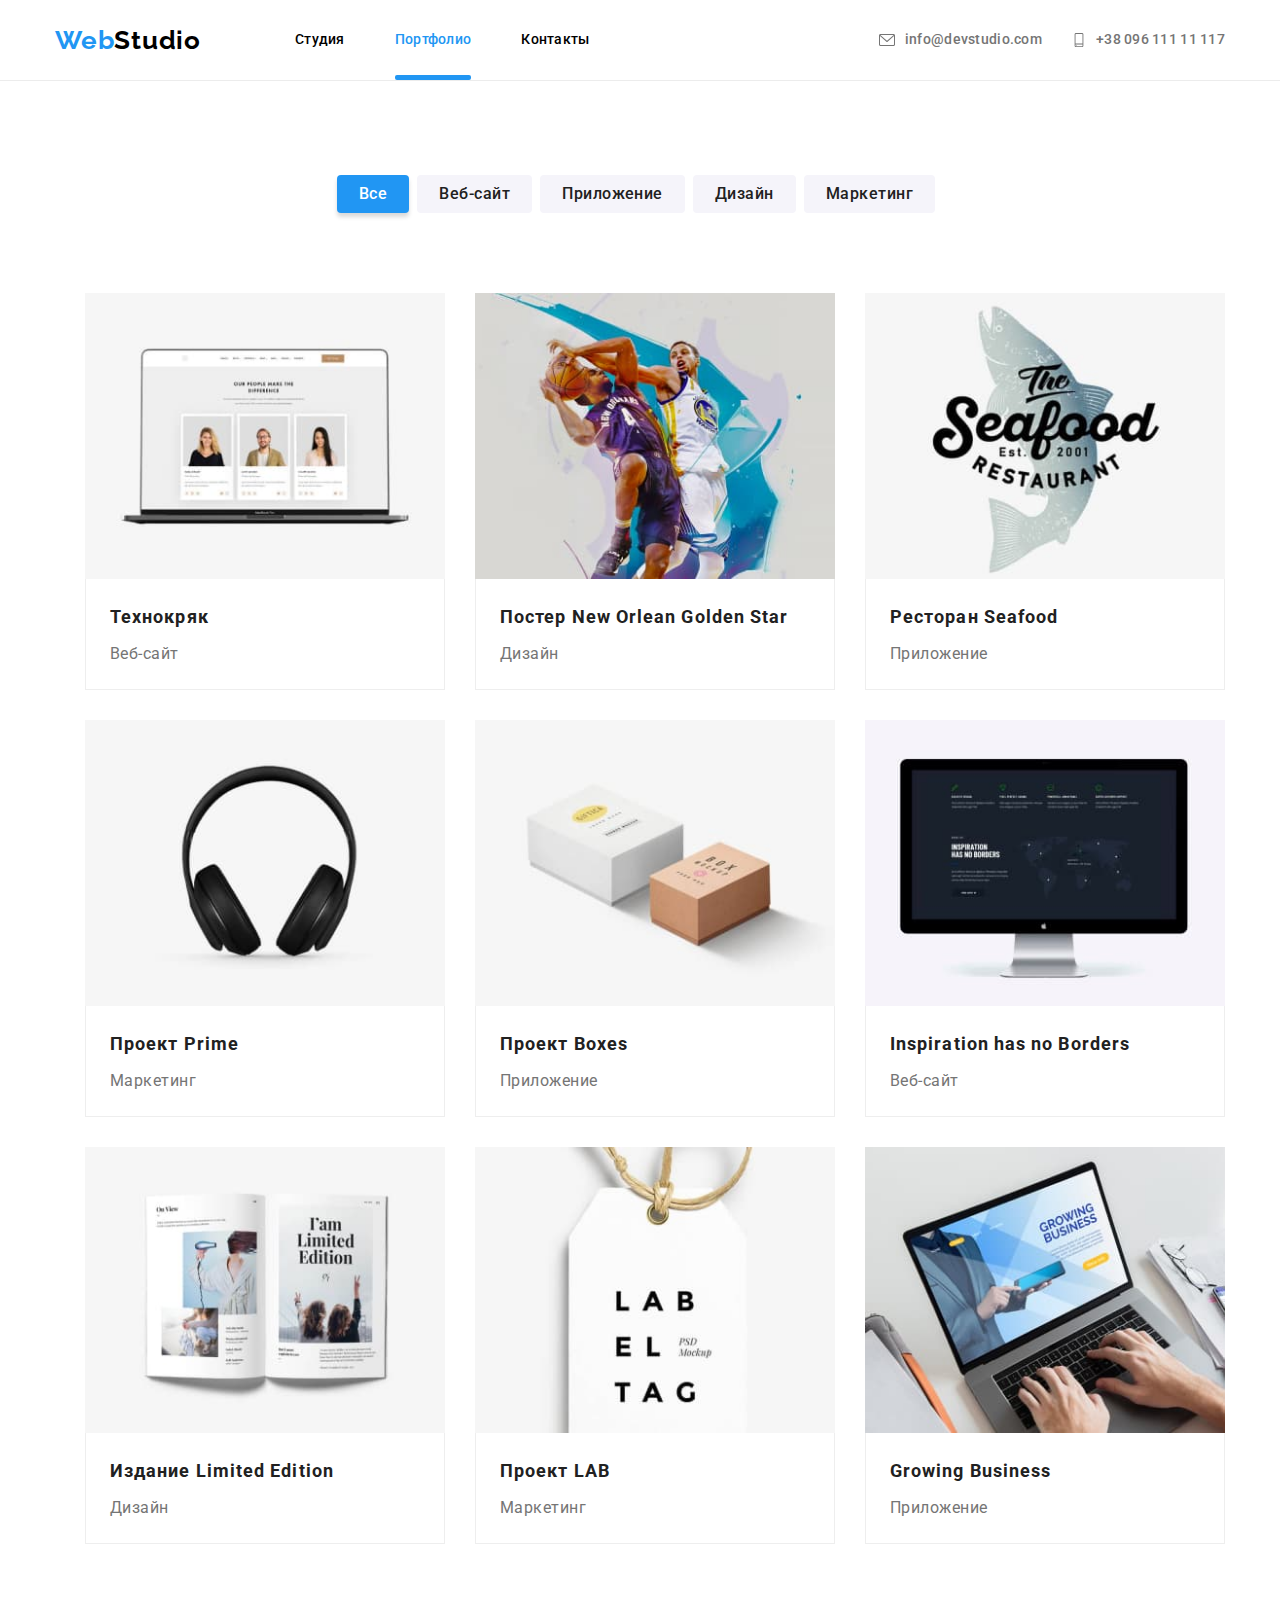
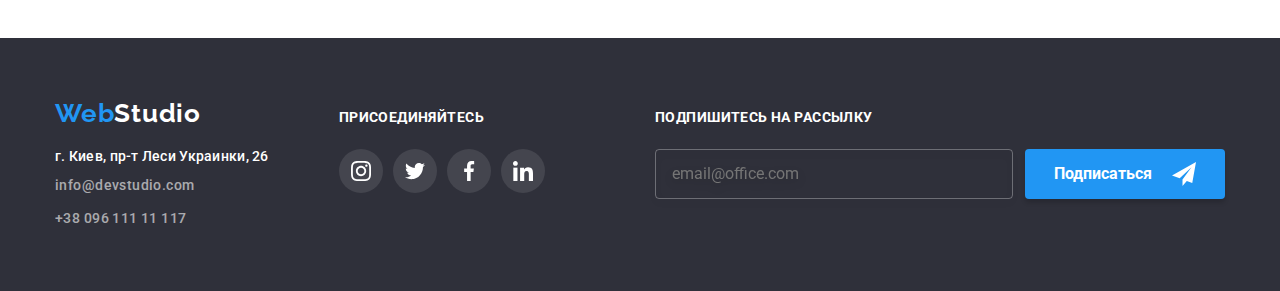
==== commit 72f5c00d: "+++" ====
--- a/portfolio.html
+++ b/portfolio.html
@@ -60,7 +60,12 @@
       <div class="container">
         <ul class="button-box">
           <li>
-            <button type="button" class="botton-box__pres--active">Все</button>
+            <button
+              type="button"
+              class="botton-box__pres botton-box__pres--active"
+            >
+              Все
+            </button>
           </li>
           <li>
             <button type="button" class="botton-box__pres">Веб-сайт</button>
